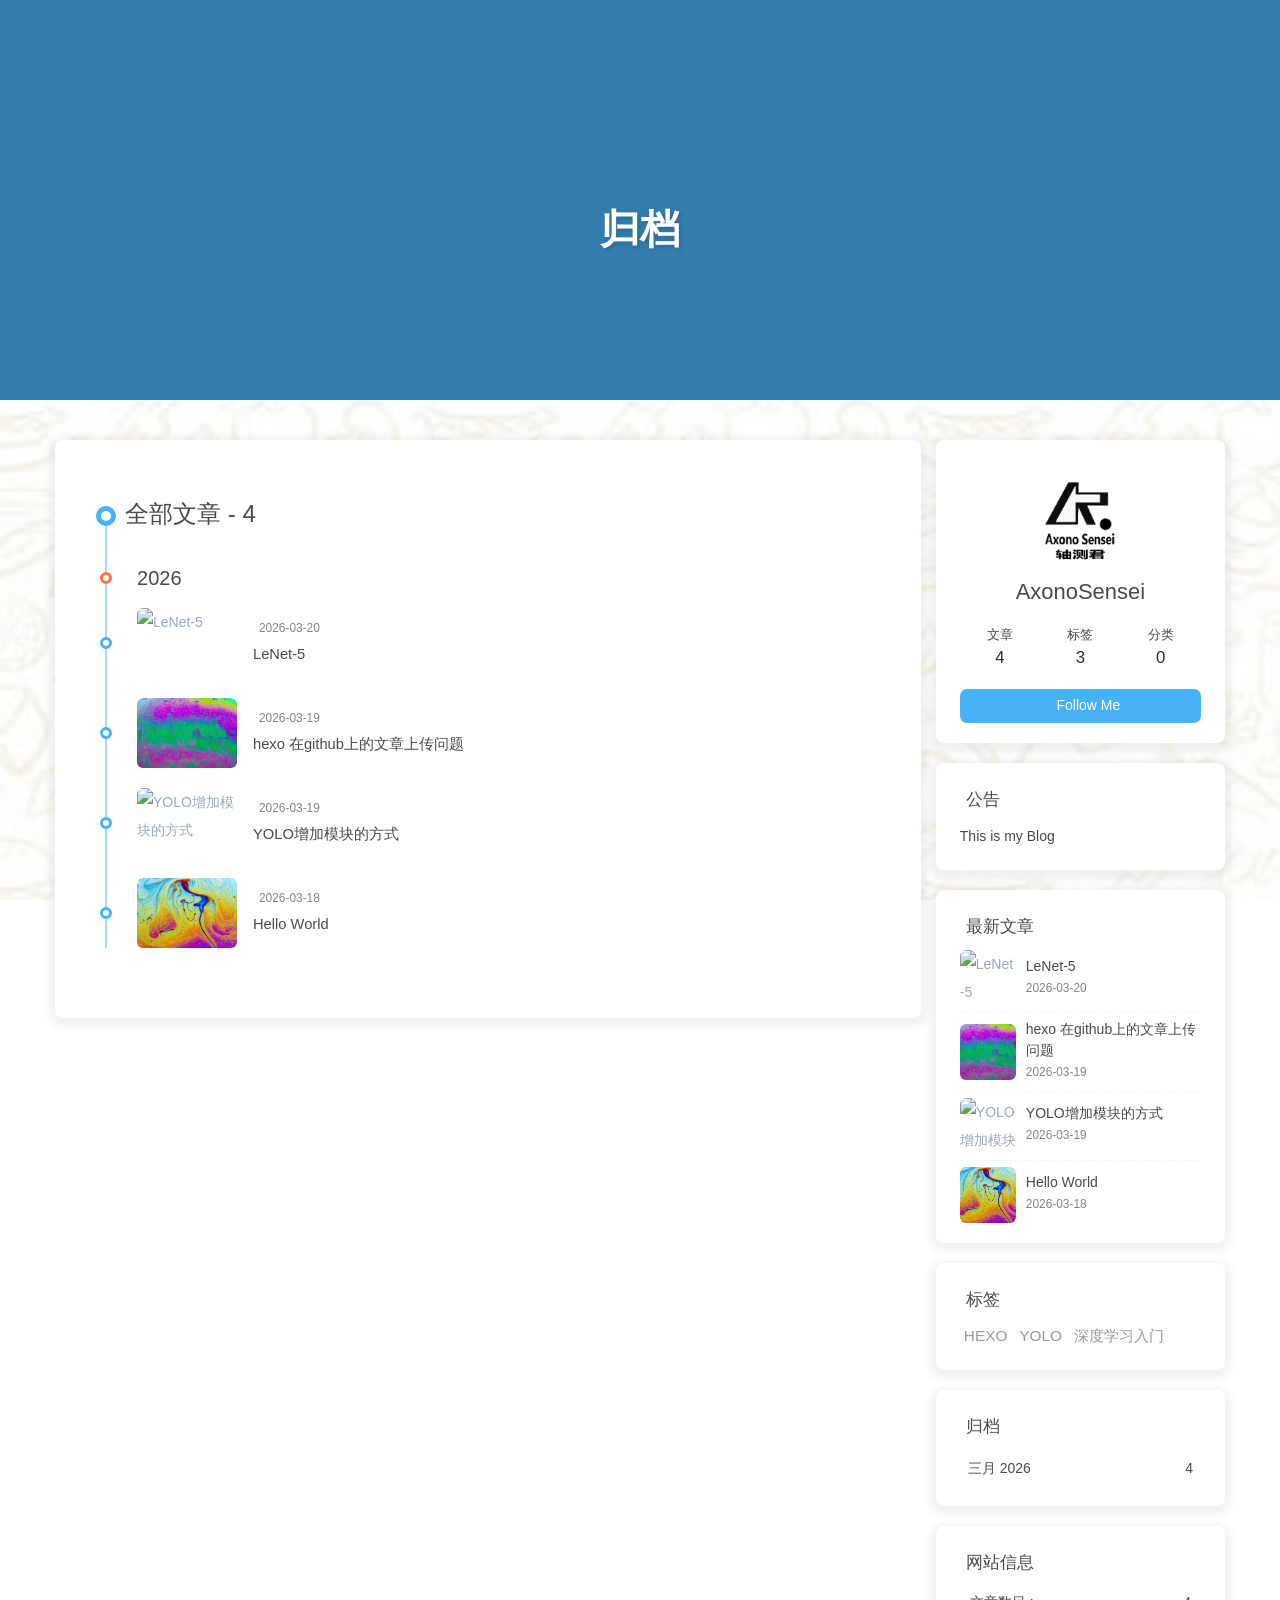
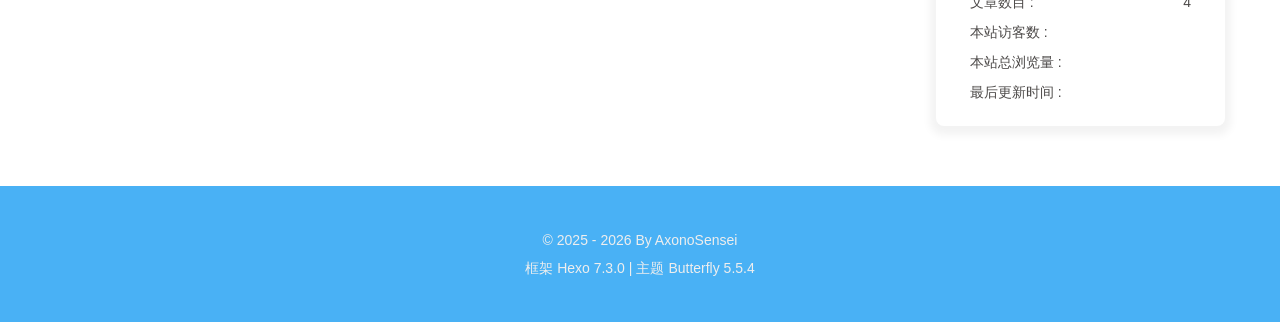
==== archives/index.html @ 8e29afe8 "Site updated: 2026-03-20 09:33:53" ====
<!DOCTYPE html><html lang="zh-CN" data-theme="light"><head><meta charset="UTF-8"><meta http-equiv="X-UA-Compatible" content="IE=edge"><meta name="viewport" content="width=device-width, initial-scale=1.0,viewport-fit=cover"><title>归档 | 立于皓月之边，不弱星光之势</title><meta name="author" content="AxonoSensei"><meta name="copyright" content="AxonoSensei"><meta name="format-detection" content="telephone=no"><meta name="theme-color" content="#ffffff"><meta property="og:type" content="website">
<meta property="og:title" content="归档">
<meta property="og:url" content="http://example.com/archives/index.html">
<meta property="og:site_name" content="立于皓月之边，不弱星光之势">
<meta property="og:locale" content="zh_CN">
<meta property="og:image" content="http://example.com/img/avatar.jpg">
<meta property="article:author" content="AxonoSensei">
<meta name="twitter:card" content="summary">
<meta name="twitter:image" content="http://example.com/img/avatar.jpg"><script type="application/ld+json"></script><link rel="shortcut icon" href="/img/favicon.png"><link rel="canonical" href="http://example.com/archives/index.html"><link rel="preconnect" href="//cdn.jsdelivr.net"/><link rel="preconnect" href="//busuanzi.ibruce.info"/><link rel="stylesheet" href="/css/index.css?v=5.5.4"><link rel="stylesheet" href="https://cdn.jsdelivr.net/npm/@fortawesome/fontawesome-free@7.1.0/css/all.min.css"><script>
    (() => {
      
    const saveToLocal = {
      set: (key, value, ttl) => {
        if (!ttl) return
        const expiry = Date.now() + ttl * 86400000
        localStorage.setItem(key, JSON.stringify({ value, expiry }))
      },
      get: key => {
        const itemStr = localStorage.getItem(key)
        if (!itemStr) return undefined
        const { value, expiry } = JSON.parse(itemStr)
        if (Date.now() > expiry) {
          localStorage.removeItem(key)
          return undefined
        }
        return value
      }
    }

    window.btf = {
      saveToLocal,
      getScript: (url, attr = {}) => new Promise((resolve, reject) => {
        const script = document.createElement('script')
        script.src = url
        script.async = true
        Object.entries(attr).forEach(([key, val]) => script.setAttribute(key, val))
        script.onload = script.onreadystatechange = () => {
          if (!script.readyState || /loaded|complete/.test(script.readyState)) resolve()
        }
        script.onerror = reject
        document.head.appendChild(script)
      }),
      getCSS: (url, id) => new Promise((resolve, reject) => {
        const link = document.createElement('link')
        link.rel = 'stylesheet'
        link.href = url
        if (id) link.id = id
        link.onload = link.onreadystatechange = () => {
          if (!link.readyState || /loaded|complete/.test(link.readyState)) resolve()
        }
        link.onerror = reject
        document.head.appendChild(link)
      }),
      addGlobalFn: (key, fn, name = false, parent = window) => {
        if (!false && key.startsWith('pjax')) return
        const globalFn = parent.globalFn || {}
        globalFn[key] = globalFn[key] || {}
        globalFn[key][name || Object.keys(globalFn[key]).length] = fn
        parent.globalFn = globalFn
      }
    }
  
      
      const activateDarkMode = () => {
        document.documentElement.setAttribute('data-theme', 'dark')
        if (document.querySelector('meta[name="theme-color"]') !== null) {
          document.querySelector('meta[name="theme-color"]').setAttribute('content', '#0d0d0d')
        }
      }
      const activateLightMode = () => {
        document.documentElement.setAttribute('data-theme', 'light')
        if (document.querySelector('meta[name="theme-color"]') !== null) {
          document.querySelector('meta[name="theme-color"]').setAttribute('content', '#ffffff')
        }
      }

      btf.activateDarkMode = activateDarkMode
      btf.activateLightMode = activateLightMode

      const theme = saveToLocal.get('theme')
    
          theme === 'dark' ? activateDarkMode() : theme === 'light' ? activateLightMode() : null
        
      
      const asideStatus = saveToLocal.get('aside-status')
      if (asideStatus !== undefined) {
        document.documentElement.classList.toggle('hide-aside', asideStatus === 'hide')
      }
    
      
    const detectApple = () => {
      if (/iPad|iPhone|iPod|Macintosh/.test(navigator.userAgent)) {
        document.documentElement.classList.add('apple')
      }
    }
    detectApple()
  
    })()
  </script><script>const GLOBAL_CONFIG = {
  root: '/',
  algolia: undefined,
  localSearch: undefined,
  translate: undefined,
  highlight: {"plugin":"highlight.js","highlightCopy":true,"highlightLang":true,"highlightHeightLimit":false,"highlightFullpage":false,"highlightMacStyle":false},
  copy: {
    success: '复制成功',
    error: '复制失败',
    noSupport: '浏览器不支持'
  },
  relativeDate: {
    homepage: false,
    post: false
  },
  runtime: '',
  dateSuffix: {
    just: '刚刚',
    min: '分钟前',
    hour: '小时前',
    day: '天前',
    month: '个月前'
  },
  copyright: undefined,
  lightbox: 'null',
  Snackbar: undefined,
  infinitegrid: {
    js: 'https://cdn.jsdelivr.net/npm/@egjs/infinitegrid@4.13.0/dist/infinitegrid.min.js',
    buttonText: '加载更多'
  },
  isPhotoFigcaption: false,
  islazyloadPlugin: false,
  isAnchor: false,
  percent: {
    toc: true,
    rightside: false,
  },
  autoDarkmode: false
}</script><script id="config-diff">var GLOBAL_CONFIG_SITE = {
  title: '归档',
  isHighlightShrink: false,
  isToc: false,
  pageType: 'archive'
}</script><link rel="stylesheet" href="/css/apple-style.css"><meta name="generator" content="Hexo 7.3.0"></head><body><div class="bg-animation" id="web_bg" style="background-image: url(/img/img4.jpg);"></div><div class="page" id="body-wrap"><header class="not-home-page" id="page-header"><nav id="nav"><span id="blog-info"><a class="nav-site-title" href="/"><span class="site-name">立于皓月之边，不弱星光之势</span></a></span><div id="menus"></div></nav><div id="page-site-info"><h1 id="site-title">归档</h1></div></header><main class="layout" id="content-inner"><div id="archive"><div class="article-sort-title">全部文章 - 4</div><div class="article-sort"><div class="article-sort-item year">2026</div><div class="article-sort-item"><a class="article-sort-item-img" href="/2026/03/20/LeNet-5/" title="LeNet-5"><img src="/img/cover5.jpg" alt="LeNet-5" onerror="this.onerror=null;this.src='/img/404.jpg'"></a><div class="article-sort-item-info"><div class="article-sort-item-time"><i class="far fa-calendar-alt"></i><time class="post-meta-date-created" datetime="2026-03-20T01:27:38.000Z" title="发表于 2026-03-20 09:27:38">2026-03-20</time></div><a class="article-sort-item-title" href="/2026/03/20/LeNet-5/" title="LeNet-5">LeNet-5</a></div></div><div class="article-sort-item"><a class="article-sort-item-img" href="/2026/03/19/hexo-%E5%9C%A8github%E4%B8%8A%E7%9A%84%E6%96%87%E7%AB%A0%E4%B8%8A%E4%BC%A0%E9%97%AE%E9%A2%98/" title="hexo 在github上的文章上传问题"><img src="/img/cover1.jpg" alt="hexo 在github上的文章上传问题" onerror="this.onerror=null;this.src='/img/404.jpg'"></a><div class="article-sort-item-info"><div class="article-sort-item-time"><i class="far fa-calendar-alt"></i><time class="post-meta-date-created" datetime="2026-03-19T12:53:28.000Z" title="发表于 2026-03-19 20:53:28">2026-03-19</time></div><a class="article-sort-item-title" href="/2026/03/19/hexo-%E5%9C%A8github%E4%B8%8A%E7%9A%84%E6%96%87%E7%AB%A0%E4%B8%8A%E4%BC%A0%E9%97%AE%E9%A2%98/" title="hexo 在github上的文章上传问题">hexo 在github上的文章上传问题</a></div></div><div class="article-sort-item"><a class="article-sort-item-img" href="/2026/03/19/YOLO%E5%A2%9E%E5%8A%A0%E6%A8%A1%E5%9D%97%E7%9A%84%E6%96%B9%E5%BC%8F/" title="YOLO增加模块的方式"><img src="/img/cover4.jpg" alt="YOLO增加模块的方式" onerror="this.onerror=null;this.src='/img/404.jpg'"></a><div class="article-sort-item-info"><div class="article-sort-item-time"><i class="far fa-calendar-alt"></i><time class="post-meta-date-created" datetime="2026-03-19T12:24:59.000Z" title="发表于 2026-03-19 20:24:59">2026-03-19</time></div><a class="article-sort-item-title" href="/2026/03/19/YOLO%E5%A2%9E%E5%8A%A0%E6%A8%A1%E5%9D%97%E7%9A%84%E6%96%B9%E5%BC%8F/" title="YOLO增加模块的方式">YOLO增加模块的方式</a></div></div><div class="article-sort-item"><a class="article-sort-item-img" href="/2026/03/18/hello-world/" title="Hello World"><img src="/img/cover3.jpg" alt="Hello World" onerror="this.onerror=null;this.src='/img/404.jpg'"></a><div class="article-sort-item-info"><div class="article-sort-item-time"><i class="far fa-calendar-alt"></i><time class="post-meta-date-created" datetime="2026-03-17T16:00:00.000Z" title="发表于 2026-03-18 00:00:00">2026-03-18</time></div><a class="article-sort-item-title" href="/2026/03/18/hello-world/" title="Hello World">Hello World</a></div></div></div></div><div class="aside-content" id="aside-content"><div class="card-widget card-info text-center"><div class="avatar-img"><img src="/img/avatar.jpg" onerror="this.onerror=null;this.src='/img/friend_404.gif'" alt="avatar"/></div><div class="author-info-name">AxonoSensei</div><div class="author-info-description"></div><div class="site-data"><a href="/archives/"><div class="headline">文章</div><div class="length-num">4</div></a><a href="/tags/"><div class="headline">标签</div><div class="length-num">3</div></a><a href="/categories/"><div class="headline">分类</div><div class="length-num">0</div></a></div><a id="card-info-btn" target="_blank" rel="noopener" href="https://github.com/xxxxxx"><i class="fab fa-github"></i><span>Follow Me</span></a></div><div class="card-widget card-announcement"><div class="item-headline"><i class="fas fa-bullhorn fa-shake"></i><span>公告</span></div><div class="announcement_content">This is my Blog</div></div><div class="sticky_layout"><div class="card-widget card-recent-post"><div class="item-headline"><i class="fas fa-history"></i><span>最新文章</span></div><div class="aside-list"><div class="aside-list-item"><a class="thumbnail" href="/2026/03/20/LeNet-5/" title="LeNet-5"><img src="/img/cover5.jpg" onerror="this.onerror=null;this.src='/img/404.jpg'" alt="LeNet-5"/></a><div class="content"><a class="title" href="/2026/03/20/LeNet-5/" title="LeNet-5">LeNet-5</a><time datetime="2026-03-20T01:27:38.000Z" title="发表于 2026-03-20 09:27:38">2026-03-20</time></div></div><div class="aside-list-item"><a class="thumbnail" href="/2026/03/19/hexo-%E5%9C%A8github%E4%B8%8A%E7%9A%84%E6%96%87%E7%AB%A0%E4%B8%8A%E4%BC%A0%E9%97%AE%E9%A2%98/" title="hexo 在github上的文章上传问题"><img src="/img/cover1.jpg" onerror="this.onerror=null;this.src='/img/404.jpg'" alt="hexo 在github上的文章上传问题"/></a><div class="content"><a class="title" href="/2026/03/19/hexo-%E5%9C%A8github%E4%B8%8A%E7%9A%84%E6%96%87%E7%AB%A0%E4%B8%8A%E4%BC%A0%E9%97%AE%E9%A2%98/" title="hexo 在github上的文章上传问题">hexo 在github上的文章上传问题</a><time datetime="2026-03-19T12:53:28.000Z" title="发表于 2026-03-19 20:53:28">2026-03-19</time></div></div><div class="aside-list-item"><a class="thumbnail" href="/2026/03/19/YOLO%E5%A2%9E%E5%8A%A0%E6%A8%A1%E5%9D%97%E7%9A%84%E6%96%B9%E5%BC%8F/" title="YOLO增加模块的方式"><img src="/img/cover4.jpg" onerror="this.onerror=null;this.src='/img/404.jpg'" alt="YOLO增加模块的方式"/></a><div class="content"><a class="title" href="/2026/03/19/YOLO%E5%A2%9E%E5%8A%A0%E6%A8%A1%E5%9D%97%E7%9A%84%E6%96%B9%E5%BC%8F/" title="YOLO增加模块的方式">YOLO增加模块的方式</a><time datetime="2026-03-19T12:24:59.000Z" title="发表于 2026-03-19 20:24:59">2026-03-19</time></div></div><div class="aside-list-item"><a class="thumbnail" href="/2026/03/18/hello-world/" title="Hello World"><img src="/img/cover3.jpg" onerror="this.onerror=null;this.src='/img/404.jpg'" alt="Hello World"/></a><div class="content"><a class="title" href="/2026/03/18/hello-world/" title="Hello World">Hello World</a><time datetime="2026-03-17T16:00:00.000Z" title="发表于 2026-03-18 00:00:00">2026-03-18</time></div></div></div></div><div class="card-widget card-tags"><div class="item-headline"><i class="fas fa-tags"></i><span>标签</span></div><div class="card-tag-cloud"><a href="/tags/HEXO/" style="font-size: 1.1em; color: #999">HEXO</a> <a href="/tags/YOLO/" style="font-size: 1.1em; color: #999">YOLO</a> <a href="/tags/%E6%B7%B1%E5%BA%A6%E5%AD%A6%E4%B9%A0%E5%85%A5%E9%97%A8/" style="font-size: 1.1em; color: #999">深度学习入门</a></div></div><div class="card-widget card-archives">
    <div class="item-headline">
      <i class="fas fa-archive"></i>
      <span>归档</span>
      
    </div>
  
    <ul class="card-archive-list">
      
        <li class="card-archive-list-item">
          <a class="card-archive-list-link" href="/archives/2026/03/">
            <span class="card-archive-list-date">
              三月 2026
            </span>
            <span class="card-archive-list-count">4</span>
          </a>
        </li>
      
    </ul>
  </div><div class="card-widget card-webinfo"><div class="item-headline"><i class="fas fa-chart-line"></i><span>网站信息</span></div><div class="webinfo"><div class="webinfo-item"><div class="item-name">文章数目 :</div><div class="item-count">4</div></div><div class="webinfo-item"><div class="item-name">本站访客数 :</div><div class="item-count" id="busuanzi_value_site_uv"><i class="fa-solid fa-spinner fa-spin"></i></div></div><div class="webinfo-item"><div class="item-name">本站总浏览量 :</div><div class="item-count" id="busuanzi_value_site_pv"><i class="fa-solid fa-spinner fa-spin"></i></div></div><div class="webinfo-item"><div class="item-name">最后更新时间 :</div><div class="item-count" id="last-push-date" data-lastPushDate="2026-03-20T01:33:50.988Z"><i class="fa-solid fa-spinner fa-spin"></i></div></div></div></div></div></div></main><footer id="footer"><div class="footer-other"><div class="footer-copyright"><span class="copyright">&copy;&nbsp;2025 - 2026 By AxonoSensei</span><span class="framework-info"><span>框架 </span><a target="_blank" rel="noopener" href="https://hexo.io">Hexo 7.3.0</a><span class="footer-separator">|</span><span>主题 </span><a target="_blank" rel="noopener" href="https://github.com/jerryc127/hexo-theme-butterfly">Butterfly 5.5.4</a></span></div></div></footer></div><div id="rightside"><div id="rightside-config-hide"><button id="darkmode" type="button" title="日间和夜间模式切换"><i class="fas fa-adjust"></i></button><button id="hide-aside-btn" type="button" title="单栏和双栏切换"><i class="fas fa-arrows-alt-h"></i></button></div><div id="rightside-config-show"><button id="rightside-config" type="button" title="设置"><i class="fas fa-cog fa-spin"></i></button><button id="go-up" type="button" title="回到顶部"><span class="scroll-percent"></span><i class="fas fa-arrow-up"></i></button></div></div><div><script src="/js/utils.js?v=5.5.4"></script><script src="/js/main.js?v=5.5.4"></script><div class="js-pjax"></div><script async data-pjax src="//busuanzi.ibruce.info/busuanzi/2.3/busuanzi.pure.mini.js"></script></div></body></html>
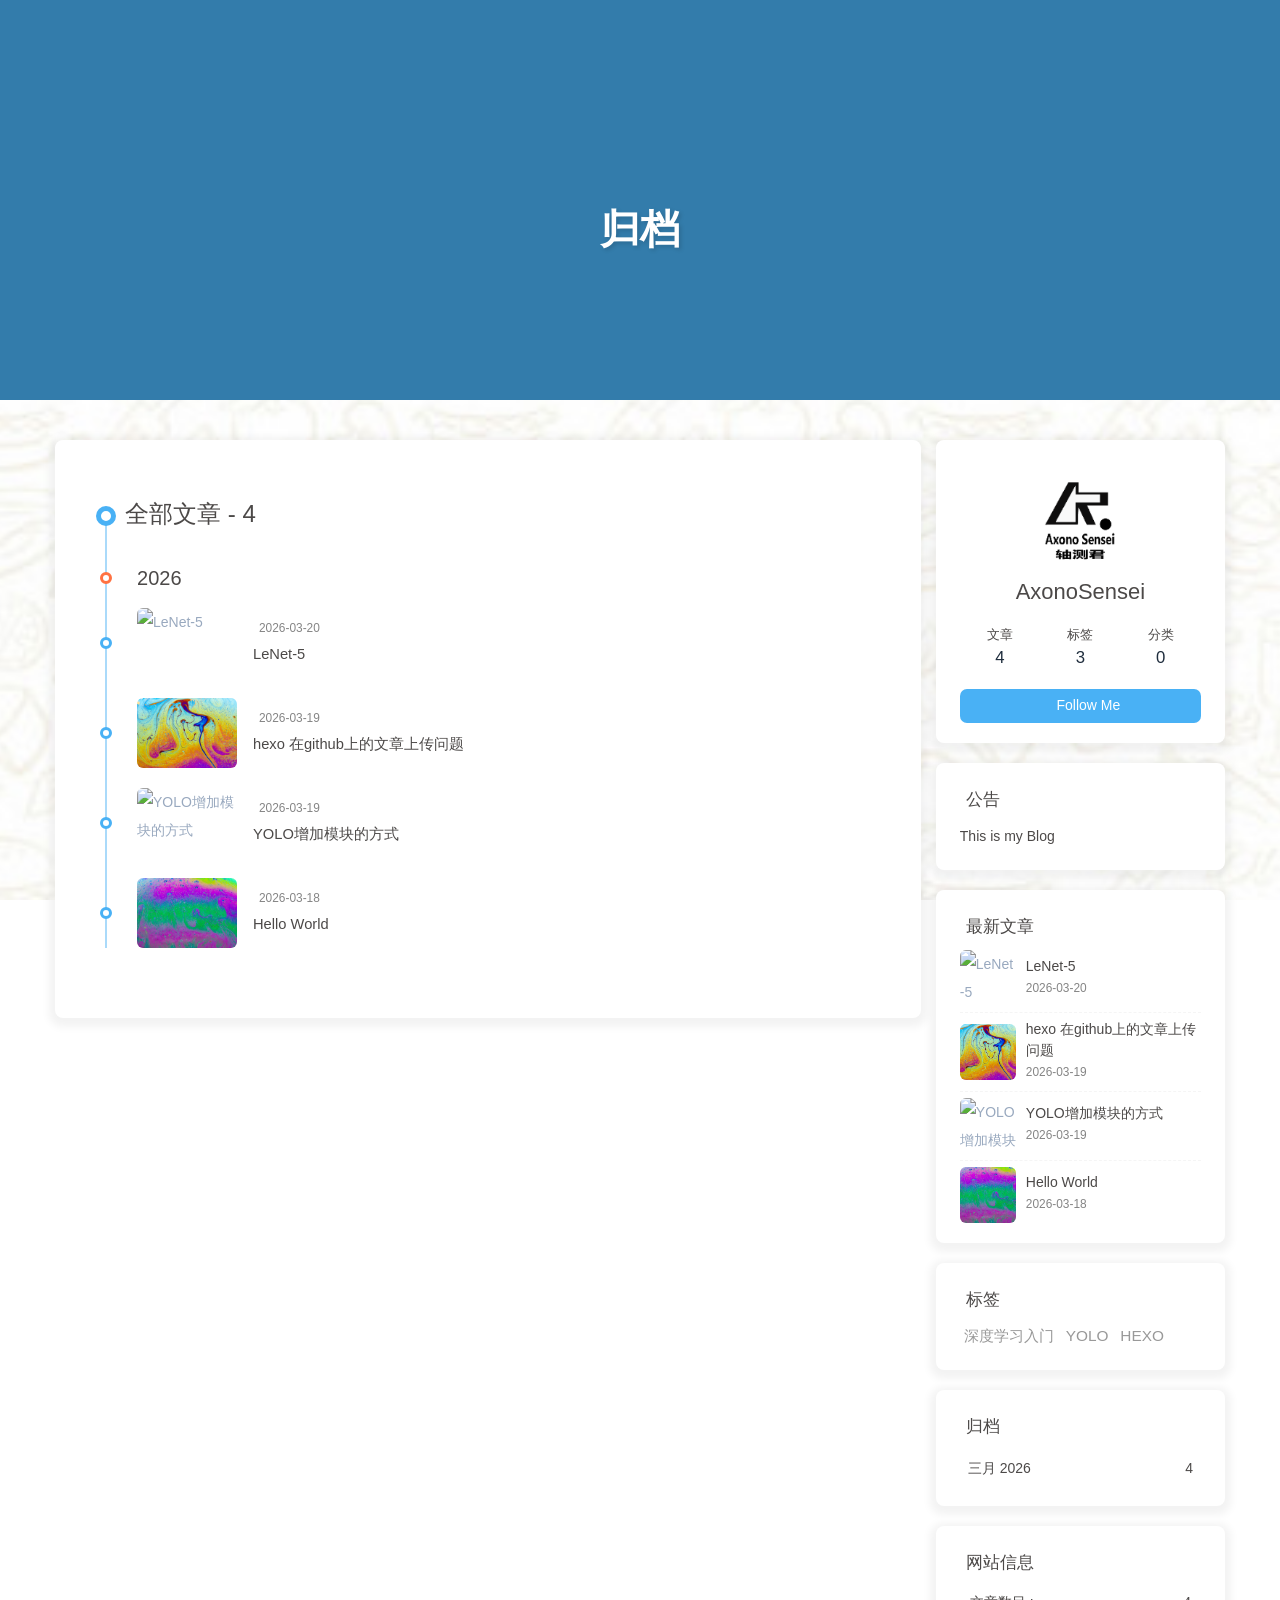
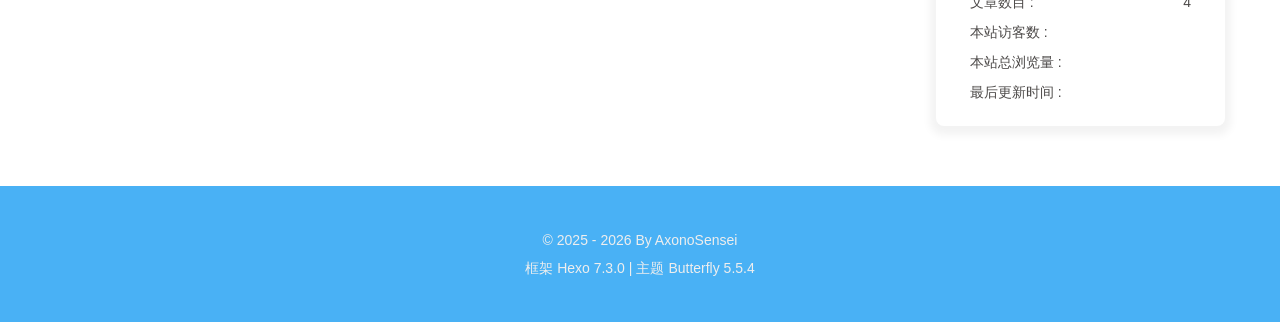
==== commit dd08e7b2: "Site updated: 2026-03-20 09:50:10" ====
--- a/archives/index.html
+++ b/archives/index.html
@@ -139,7 +139,7 @@
   isHighlightShrink: false,
   isToc: false,
   pageType: 'archive'
-}</script><link rel="stylesheet" href="/css/apple-style.css"><meta name="generator" content="Hexo 7.3.0"></head><body><div class="bg-animation" id="web_bg" style="background-image: url(/img/img4.jpg);"></div><div class="page" id="body-wrap"><header class="not-home-page" id="page-header"><nav id="nav"><span id="blog-info"><a class="nav-site-title" href="/"><span class="site-name">立于皓月之边，不弱星光之势</span></a></span><div id="menus"></div></nav><div id="page-site-info"><h1 id="site-title">归档</h1></div></header><main class="layout" id="content-inner"><div id="archive"><div class="article-sort-title">全部文章 - 4</div><div class="article-sort"><div class="article-sort-item year">2026</div><div class="article-sort-item"><a class="article-sort-item-img" href="/2026/03/20/LeNet-5/" title="LeNet-5"><img src="/img/cover5.jpg" alt="LeNet-5" onerror="this.onerror=null;this.src='/img/404.jpg'"></a><div class="article-sort-item-info"><div class="article-sort-item-time"><i class="far fa-calendar-alt"></i><time class="post-meta-date-created" datetime="2026-03-20T01:27:38.000Z" title="发表于 2026-03-20 09:27:38">2026-03-20</time></div><a class="article-sort-item-title" href="/2026/03/20/LeNet-5/" title="LeNet-5">LeNet-5</a></div></div><div class="article-sort-item"><a class="article-sort-item-img" href="/2026/03/19/hexo-%E5%9C%A8github%E4%B8%8A%E7%9A%84%E6%96%87%E7%AB%A0%E4%B8%8A%E4%BC%A0%E9%97%AE%E9%A2%98/" title="hexo 在github上的文章上传问题"><img src="/img/cover1.jpg" alt="hexo 在github上的文章上传问题" onerror="this.onerror=null;this.src='/img/404.jpg'"></a><div class="article-sort-item-info"><div class="article-sort-item-time"><i class="far fa-calendar-alt"></i><time class="post-meta-date-created" datetime="2026-03-19T12:53:28.000Z" title="发表于 2026-03-19 20:53:28">2026-03-19</time></div><a class="article-sort-item-title" href="/2026/03/19/hexo-%E5%9C%A8github%E4%B8%8A%E7%9A%84%E6%96%87%E7%AB%A0%E4%B8%8A%E4%BC%A0%E9%97%AE%E9%A2%98/" title="hexo 在github上的文章上传问题">hexo 在github上的文章上传问题</a></div></div><div class="article-sort-item"><a class="article-sort-item-img" href="/2026/03/19/YOLO%E5%A2%9E%E5%8A%A0%E6%A8%A1%E5%9D%97%E7%9A%84%E6%96%B9%E5%BC%8F/" title="YOLO增加模块的方式"><img src="/img/cover4.jpg" alt="YOLO增加模块的方式" onerror="this.onerror=null;this.src='/img/404.jpg'"></a><div class="article-sort-item-info"><div class="article-sort-item-time"><i class="far fa-calendar-alt"></i><time class="post-meta-date-created" datetime="2026-03-19T12:24:59.000Z" title="发表于 2026-03-19 20:24:59">2026-03-19</time></div><a class="article-sort-item-title" href="/2026/03/19/YOLO%E5%A2%9E%E5%8A%A0%E6%A8%A1%E5%9D%97%E7%9A%84%E6%96%B9%E5%BC%8F/" title="YOLO增加模块的方式">YOLO增加模块的方式</a></div></div><div class="article-sort-item"><a class="article-sort-item-img" href="/2026/03/18/hello-world/" title="Hello World"><img src="/img/cover3.jpg" alt="Hello World" onerror="this.onerror=null;this.src='/img/404.jpg'"></a><div class="article-sort-item-info"><div class="article-sort-item-time"><i class="far fa-calendar-alt"></i><time class="post-meta-date-created" datetime="2026-03-17T16:00:00.000Z" title="发表于 2026-03-18 00:00:00">2026-03-18</time></div><a class="article-sort-item-title" href="/2026/03/18/hello-world/" title="Hello World">Hello World</a></div></div></div></div><div class="aside-content" id="aside-content"><div class="card-widget card-info text-center"><div class="avatar-img"><img src="/img/avatar.jpg" onerror="this.onerror=null;this.src='/img/friend_404.gif'" alt="avatar"/></div><div class="author-info-name">AxonoSensei</div><div class="author-info-description"></div><div class="site-data"><a href="/archives/"><div class="headline">文章</div><div class="length-num">4</div></a><a href="/tags/"><div class="headline">标签</div><div class="length-num">3</div></a><a href="/categories/"><div class="headline">分类</div><div class="length-num">0</div></a></div><a id="card-info-btn" target="_blank" rel="noopener" href="https://github.com/xxxxxx"><i class="fab fa-github"></i><span>Follow Me</span></a></div><div class="card-widget card-announcement"><div class="item-headline"><i class="fas fa-bullhorn fa-shake"></i><span>公告</span></div><div class="announcement_content">This is my Blog</div></div><div class="sticky_layout"><div class="card-widget card-recent-post"><div class="item-headline"><i class="fas fa-history"></i><span>最新文章</span></div><div class="aside-list"><div class="aside-list-item"><a class="thumbnail" href="/2026/03/20/LeNet-5/" title="LeNet-5"><img src="/img/cover5.jpg" onerror="this.onerror=null;this.src='/img/404.jpg'" alt="LeNet-5"/></a><div class="content"><a class="title" href="/2026/03/20/LeNet-5/" title="LeNet-5">LeNet-5</a><time datetime="2026-03-20T01:27:38.000Z" title="发表于 2026-03-20 09:27:38">2026-03-20</time></div></div><div class="aside-list-item"><a class="thumbnail" href="/2026/03/19/hexo-%E5%9C%A8github%E4%B8%8A%E7%9A%84%E6%96%87%E7%AB%A0%E4%B8%8A%E4%BC%A0%E9%97%AE%E9%A2%98/" title="hexo 在github上的文章上传问题"><img src="/img/cover1.jpg" onerror="this.onerror=null;this.src='/img/404.jpg'" alt="hexo 在github上的文章上传问题"/></a><div class="content"><a class="title" href="/2026/03/19/hexo-%E5%9C%A8github%E4%B8%8A%E7%9A%84%E6%96%87%E7%AB%A0%E4%B8%8A%E4%BC%A0%E9%97%AE%E9%A2%98/" title="hexo 在github上的文章上传问题">hexo 在github上的文章上传问题</a><time datetime="2026-03-19T12:53:28.000Z" title="发表于 2026-03-19 20:53:28">2026-03-19</time></div></div><div class="aside-list-item"><a class="thumbnail" href="/2026/03/19/YOLO%E5%A2%9E%E5%8A%A0%E6%A8%A1%E5%9D%97%E7%9A%84%E6%96%B9%E5%BC%8F/" title="YOLO增加模块的方式"><img src="/img/cover4.jpg" onerror="this.onerror=null;this.src='/img/404.jpg'" alt="YOLO增加模块的方式"/></a><div class="content"><a class="title" href="/2026/03/19/YOLO%E5%A2%9E%E5%8A%A0%E6%A8%A1%E5%9D%97%E7%9A%84%E6%96%B9%E5%BC%8F/" title="YOLO增加模块的方式">YOLO增加模块的方式</a><time datetime="2026-03-19T12:24:59.000Z" title="发表于 2026-03-19 20:24:59">2026-03-19</time></div></div><div class="aside-list-item"><a class="thumbnail" href="/2026/03/18/hello-world/" title="Hello World"><img src="/img/cover3.jpg" onerror="this.onerror=null;this.src='/img/404.jpg'" alt="Hello World"/></a><div class="content"><a class="title" href="/2026/03/18/hello-world/" title="Hello World">Hello World</a><time datetime="2026-03-17T16:00:00.000Z" title="发表于 2026-03-18 00:00:00">2026-03-18</time></div></div></div></div><div class="card-widget card-tags"><div class="item-headline"><i class="fas fa-tags"></i><span>标签</span></div><div class="card-tag-cloud"><a href="/tags/HEXO/" style="font-size: 1.1em; color: #999">HEXO</a> <a href="/tags/YOLO/" style="font-size: 1.1em; color: #999">YOLO</a> <a href="/tags/%E6%B7%B1%E5%BA%A6%E5%AD%A6%E4%B9%A0%E5%85%A5%E9%97%A8/" style="font-size: 1.1em; color: #999">深度学习入门</a></div></div><div class="card-widget card-archives">
+}</script><link rel="stylesheet" href="/css/apple-style.css"><meta name="generator" content="Hexo 7.3.0"></head><body><div class="bg-animation" id="web_bg" style="background-image: url(/img/img4.jpg);"></div><div class="page" id="body-wrap"><header class="not-home-page" id="page-header"><nav id="nav"><span id="blog-info"><a class="nav-site-title" href="/"><span class="site-name">立于皓月之边，不弱星光之势</span></a></span><div id="menus"></div></nav><div id="page-site-info"><h1 id="site-title">归档</h1></div></header><main class="layout" id="content-inner"><div id="archive"><div class="article-sort-title">全部文章 - 4</div><div class="article-sort"><div class="article-sort-item year">2026</div><div class="article-sort-item"><a class="article-sort-item-img" href="/2026/03/20/LeNet-5/" title="LeNet-5"><img src="/img/cover2.jpg" alt="LeNet-5" onerror="this.onerror=null;this.src='/img/404.jpg'"></a><div class="article-sort-item-info"><div class="article-sort-item-time"><i class="far fa-calendar-alt"></i><time class="post-meta-date-created" datetime="2026-03-20T01:27:38.000Z" title="发表于 2026-03-20 09:27:38">2026-03-20</time></div><a class="article-sort-item-title" href="/2026/03/20/LeNet-5/" title="LeNet-5">LeNet-5</a></div></div><div class="article-sort-item"><a class="article-sort-item-img" href="/2026/03/19/hexo-%E5%9C%A8github%E4%B8%8A%E7%9A%84%E6%96%87%E7%AB%A0%E4%B8%8A%E4%BC%A0%E9%97%AE%E9%A2%98/" title="hexo 在github上的文章上传问题"><img src="/img/cover3.jpg" alt="hexo 在github上的文章上传问题" onerror="this.onerror=null;this.src='/img/404.jpg'"></a><div class="article-sort-item-info"><div class="article-sort-item-time"><i class="far fa-calendar-alt"></i><time class="post-meta-date-created" datetime="2026-03-19T12:53:28.000Z" title="发表于 2026-03-19 20:53:28">2026-03-19</time></div><a class="article-sort-item-title" href="/2026/03/19/hexo-%E5%9C%A8github%E4%B8%8A%E7%9A%84%E6%96%87%E7%AB%A0%E4%B8%8A%E4%BC%A0%E9%97%AE%E9%A2%98/" title="hexo 在github上的文章上传问题">hexo 在github上的文章上传问题</a></div></div><div class="article-sort-item"><a class="article-sort-item-img" href="/2026/03/19/YOLO%E5%A2%9E%E5%8A%A0%E6%A8%A1%E5%9D%97%E7%9A%84%E6%96%B9%E5%BC%8F/" title="YOLO增加模块的方式"><img src="/img/cover5.jpg" alt="YOLO增加模块的方式" onerror="this.onerror=null;this.src='/img/404.jpg'"></a><div class="article-sort-item-info"><div class="article-sort-item-time"><i class="far fa-calendar-alt"></i><time class="post-meta-date-created" datetime="2026-03-19T12:24:59.000Z" title="发表于 2026-03-19 20:24:59">2026-03-19</time></div><a class="article-sort-item-title" href="/2026/03/19/YOLO%E5%A2%9E%E5%8A%A0%E6%A8%A1%E5%9D%97%E7%9A%84%E6%96%B9%E5%BC%8F/" title="YOLO增加模块的方式">YOLO增加模块的方式</a></div></div><div class="article-sort-item"><a class="article-sort-item-img" href="/2026/03/18/hello-world/" title="Hello World"><img src="/img/cover1.jpg" alt="Hello World" onerror="this.onerror=null;this.src='/img/404.jpg'"></a><div class="article-sort-item-info"><div class="article-sort-item-time"><i class="far fa-calendar-alt"></i><time class="post-meta-date-created" datetime="2026-03-17T16:00:00.000Z" title="发表于 2026-03-18 00:00:00">2026-03-18</time></div><a class="article-sort-item-title" href="/2026/03/18/hello-world/" title="Hello World">Hello World</a></div></div></div></div><div class="aside-content" id="aside-content"><div class="card-widget card-info text-center"><div class="avatar-img"><img src="/img/avatar.jpg" onerror="this.onerror=null;this.src='/img/friend_404.gif'" alt="avatar"/></div><div class="author-info-name">AxonoSensei</div><div class="author-info-description"></div><div class="site-data"><a href="/archives/"><div class="headline">文章</div><div class="length-num">4</div></a><a href="/tags/"><div class="headline">标签</div><div class="length-num">3</div></a><a href="/categories/"><div class="headline">分类</div><div class="length-num">0</div></a></div><a id="card-info-btn" target="_blank" rel="noopener" href="https://github.com/xxxxxx"><i class="fab fa-github"></i><span>Follow Me</span></a></div><div class="card-widget card-announcement"><div class="item-headline"><i class="fas fa-bullhorn fa-shake"></i><span>公告</span></div><div class="announcement_content">This is my Blog</div></div><div class="sticky_layout"><div class="card-widget card-recent-post"><div class="item-headline"><i class="fas fa-history"></i><span>最新文章</span></div><div class="aside-list"><div class="aside-list-item"><a class="thumbnail" href="/2026/03/20/LeNet-5/" title="LeNet-5"><img src="/img/cover2.jpg" onerror="this.onerror=null;this.src='/img/404.jpg'" alt="LeNet-5"/></a><div class="content"><a class="title" href="/2026/03/20/LeNet-5/" title="LeNet-5">LeNet-5</a><time datetime="2026-03-20T01:27:38.000Z" title="发表于 2026-03-20 09:27:38">2026-03-20</time></div></div><div class="aside-list-item"><a class="thumbnail" href="/2026/03/19/hexo-%E5%9C%A8github%E4%B8%8A%E7%9A%84%E6%96%87%E7%AB%A0%E4%B8%8A%E4%BC%A0%E9%97%AE%E9%A2%98/" title="hexo 在github上的文章上传问题"><img src="/img/cover3.jpg" onerror="this.onerror=null;this.src='/img/404.jpg'" alt="hexo 在github上的文章上传问题"/></a><div class="content"><a class="title" href="/2026/03/19/hexo-%E5%9C%A8github%E4%B8%8A%E7%9A%84%E6%96%87%E7%AB%A0%E4%B8%8A%E4%BC%A0%E9%97%AE%E9%A2%98/" title="hexo 在github上的文章上传问题">hexo 在github上的文章上传问题</a><time datetime="2026-03-19T12:53:28.000Z" title="发表于 2026-03-19 20:53:28">2026-03-19</time></div></div><div class="aside-list-item"><a class="thumbnail" href="/2026/03/19/YOLO%E5%A2%9E%E5%8A%A0%E6%A8%A1%E5%9D%97%E7%9A%84%E6%96%B9%E5%BC%8F/" title="YOLO增加模块的方式"><img src="/img/cover5.jpg" onerror="this.onerror=null;this.src='/img/404.jpg'" alt="YOLO增加模块的方式"/></a><div class="content"><a class="title" href="/2026/03/19/YOLO%E5%A2%9E%E5%8A%A0%E6%A8%A1%E5%9D%97%E7%9A%84%E6%96%B9%E5%BC%8F/" title="YOLO增加模块的方式">YOLO增加模块的方式</a><time datetime="2026-03-19T12:24:59.000Z" title="发表于 2026-03-19 20:24:59">2026-03-19</time></div></div><div class="aside-list-item"><a class="thumbnail" href="/2026/03/18/hello-world/" title="Hello World"><img src="/img/cover1.jpg" onerror="this.onerror=null;this.src='/img/404.jpg'" alt="Hello World"/></a><div class="content"><a class="title" href="/2026/03/18/hello-world/" title="Hello World">Hello World</a><time datetime="2026-03-17T16:00:00.000Z" title="发表于 2026-03-18 00:00:00">2026-03-18</time></div></div></div></div><div class="card-widget card-tags"><div class="item-headline"><i class="fas fa-tags"></i><span>标签</span></div><div class="card-tag-cloud"><a href="/tags/%E6%B7%B1%E5%BA%A6%E5%AD%A6%E4%B9%A0%E5%85%A5%E9%97%A8/" style="font-size: 1.1em; color: #999">深度学习入门</a> <a href="/tags/YOLO/" style="font-size: 1.1em; color: #999">YOLO</a> <a href="/tags/HEXO/" style="font-size: 1.1em; color: #999">HEXO</a></div></div><div class="card-widget card-archives">
     <div class="item-headline">
       <i class="fas fa-archive"></i>
       <span>归档</span>
@@ -158,4 +158,4 @@
         </li>
       
     </ul>
-  </div><div class="card-widget card-webinfo"><div class="item-headline"><i class="fas fa-chart-line"></i><span>网站信息</span></div><div class="webinfo"><div class="webinfo-item"><div class="item-name">文章数目 :</div><div class="item-count">4</div></div><div class="webinfo-item"><div class="item-name">本站访客数 :</div><div class="item-count" id="busuanzi_value_site_uv"><i class="fa-solid fa-spinner fa-spin"></i></div></div><div class="webinfo-item"><div class="item-name">本站总浏览量 :</div><div class="item-count" id="busuanzi_value_site_pv"><i class="fa-solid fa-spinner fa-spin"></i></div></div><div class="webinfo-item"><div class="item-name">最后更新时间 :</div><div class="item-count" id="last-push-date" data-lastPushDate="2026-03-20T01:33:50.988Z"><i class="fa-solid fa-spinner fa-spin"></i></div></div></div></div></div></div></main><footer id="footer"><div class="footer-other"><div class="footer-copyright"><span class="copyright">&copy;&nbsp;2025 - 2026 By AxonoSensei</span><span class="framework-info"><span>框架 </span><a target="_blank" rel="noopener" href="https://hexo.io">Hexo 7.3.0</a><span class="footer-separator">|</span><span>主题 </span><a target="_blank" rel="noopener" href="https://github.com/jerryc127/hexo-theme-butterfly">Butterfly 5.5.4</a></span></div></div></footer></div><div id="rightside"><div id="rightside-config-hide"><button id="darkmode" type="button" title="日间和夜间模式切换"><i class="fas fa-adjust"></i></button><button id="hide-aside-btn" type="button" title="单栏和双栏切换"><i class="fas fa-arrows-alt-h"></i></button></div><div id="rightside-config-show"><button id="rightside-config" type="button" title="设置"><i class="fas fa-cog fa-spin"></i></button><button id="go-up" type="button" title="回到顶部"><span class="scroll-percent"></span><i class="fas fa-arrow-up"></i></button></div></div><div><script src="/js/utils.js?v=5.5.4"></script><script src="/js/main.js?v=5.5.4"></script><div class="js-pjax"></div><script async data-pjax src="//busuanzi.ibruce.info/busuanzi/2.3/busuanzi.pure.mini.js"></script></div></body></html>+  </div><div class="card-widget card-webinfo"><div class="item-headline"><i class="fas fa-chart-line"></i><span>网站信息</span></div><div class="webinfo"><div class="webinfo-item"><div class="item-name">文章数目 :</div><div class="item-count">4</div></div><div class="webinfo-item"><div class="item-name">本站访客数 :</div><div class="item-count" id="busuanzi_value_site_uv"><i class="fa-solid fa-spinner fa-spin"></i></div></div><div class="webinfo-item"><div class="item-name">本站总浏览量 :</div><div class="item-count" id="busuanzi_value_site_pv"><i class="fa-solid fa-spinner fa-spin"></i></div></div><div class="webinfo-item"><div class="item-name">最后更新时间 :</div><div class="item-count" id="last-push-date" data-lastPushDate="2026-03-20T01:50:07.363Z"><i class="fa-solid fa-spinner fa-spin"></i></div></div></div></div></div></div></main><footer id="footer"><div class="footer-other"><div class="footer-copyright"><span class="copyright">&copy;&nbsp;2025 - 2026 By AxonoSensei</span><span class="framework-info"><span>框架 </span><a target="_blank" rel="noopener" href="https://hexo.io">Hexo 7.3.0</a><span class="footer-separator">|</span><span>主题 </span><a target="_blank" rel="noopener" href="https://github.com/jerryc127/hexo-theme-butterfly">Butterfly 5.5.4</a></span></div></div></footer></div><div id="rightside"><div id="rightside-config-hide"><button id="darkmode" type="button" title="日间和夜间模式切换"><i class="fas fa-adjust"></i></button><button id="hide-aside-btn" type="button" title="单栏和双栏切换"><i class="fas fa-arrows-alt-h"></i></button></div><div id="rightside-config-show"><button id="rightside-config" type="button" title="设置"><i class="fas fa-cog fa-spin"></i></button><button id="go-up" type="button" title="回到顶部"><span class="scroll-percent"></span><i class="fas fa-arrow-up"></i></button></div></div><div><script src="/js/utils.js?v=5.5.4"></script><script src="/js/main.js?v=5.5.4"></script><div class="js-pjax"></div><script async data-pjax src="//busuanzi.ibruce.info/busuanzi/2.3/busuanzi.pure.mini.js"></script></div></body></html>
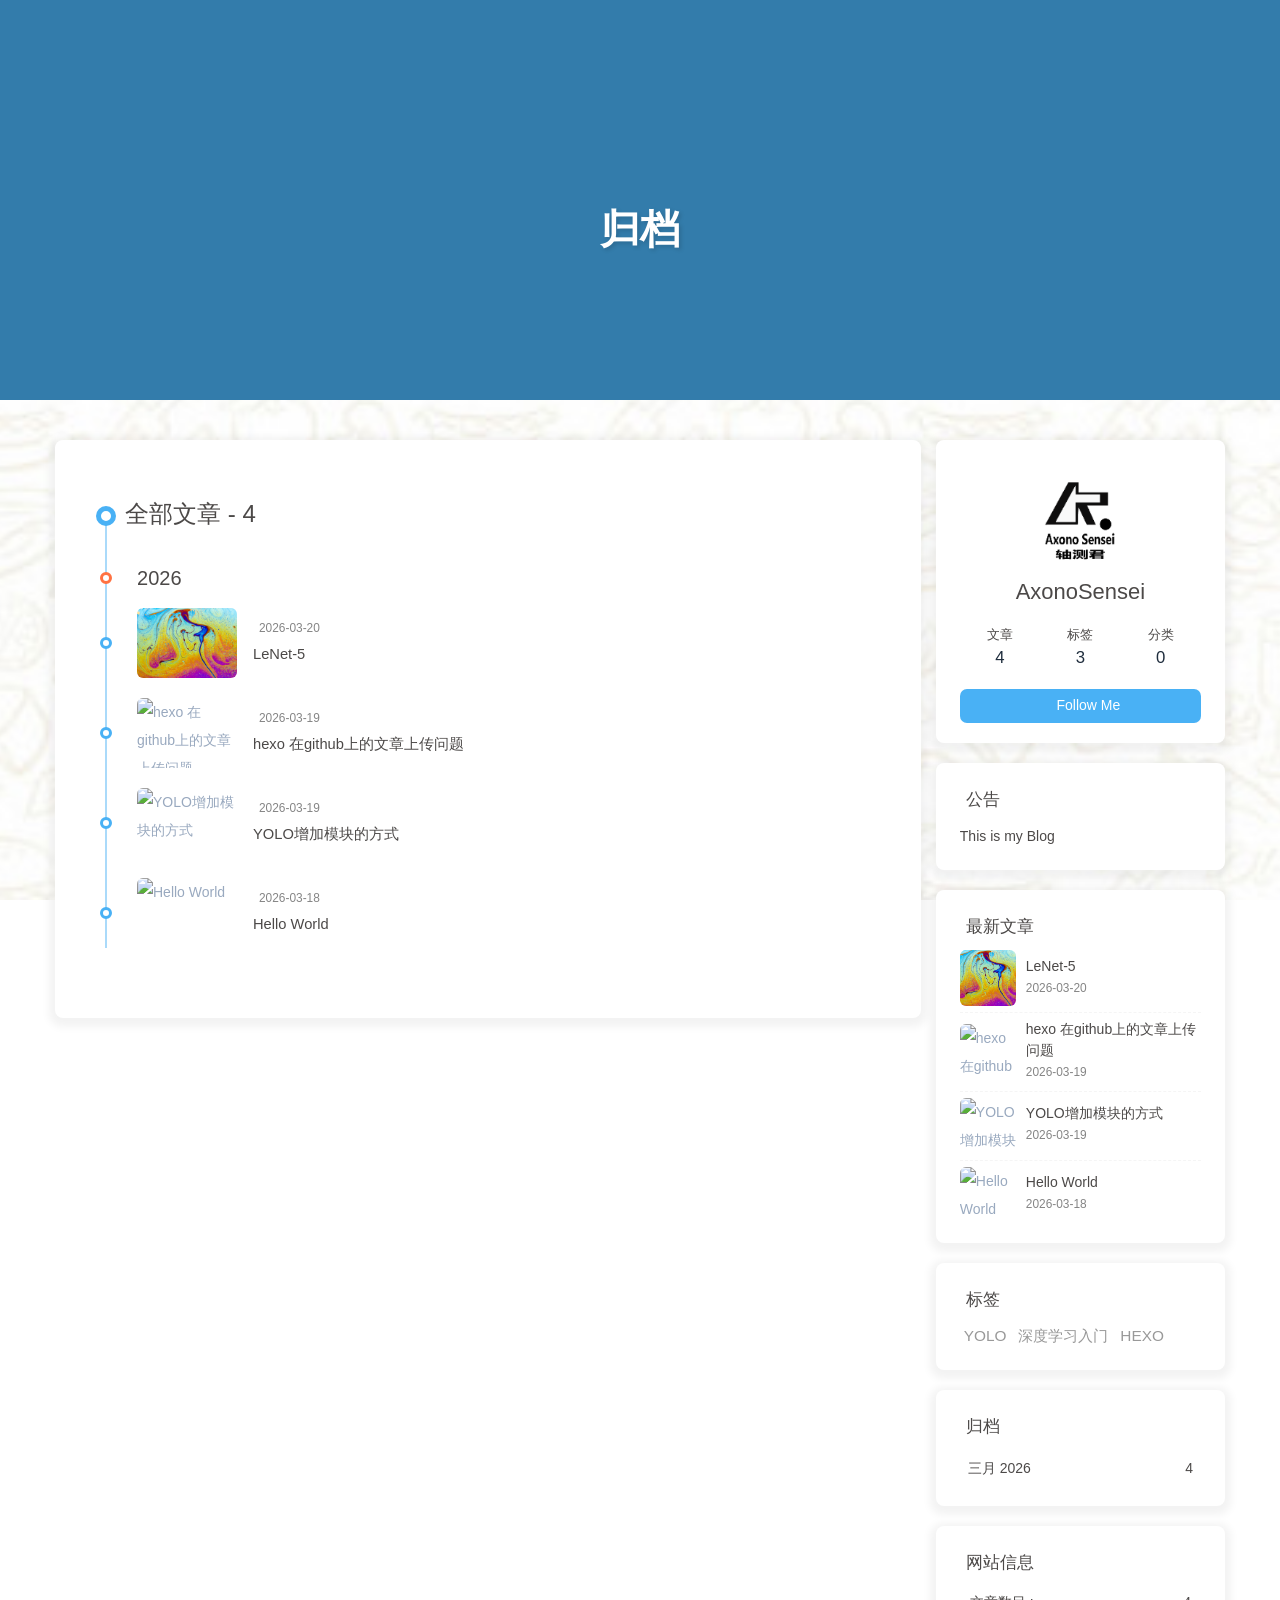
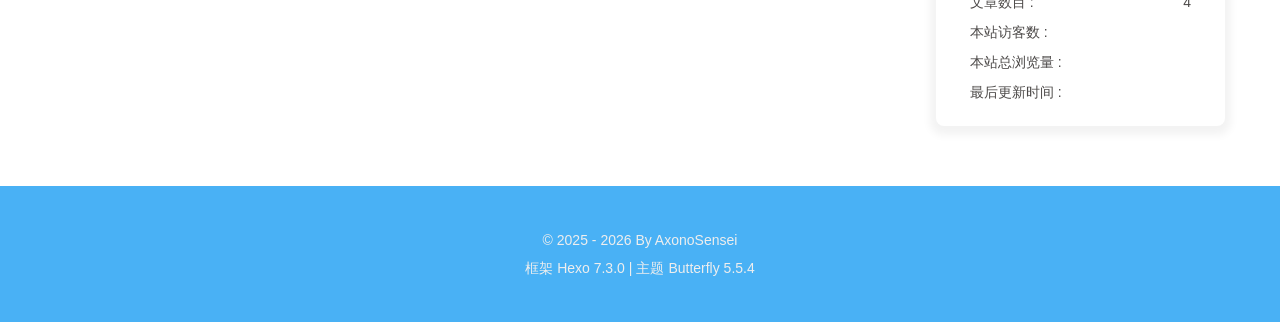
==== commit 0664bbcb: "Site updated: 2026-03-20 10:33:58" ====
--- a/archives/index.html
+++ b/archives/index.html
@@ -139,7 +139,7 @@
   isHighlightShrink: false,
   isToc: false,
   pageType: 'archive'
-}</script><link rel="stylesheet" href="/css/apple-style.css"><meta name="generator" content="Hexo 7.3.0"></head><body><div class="bg-animation" id="web_bg" style="background-image: url(/img/img4.jpg);"></div><div class="page" id="body-wrap"><header class="not-home-page" id="page-header"><nav id="nav"><span id="blog-info"><a class="nav-site-title" href="/"><span class="site-name">立于皓月之边，不弱星光之势</span></a></span><div id="menus"></div></nav><div id="page-site-info"><h1 id="site-title">归档</h1></div></header><main class="layout" id="content-inner"><div id="archive"><div class="article-sort-title">全部文章 - 4</div><div class="article-sort"><div class="article-sort-item year">2026</div><div class="article-sort-item"><a class="article-sort-item-img" href="/2026/03/20/LeNet-5/" title="LeNet-5"><img src="/img/cover2.jpg" alt="LeNet-5" onerror="this.onerror=null;this.src='/img/404.jpg'"></a><div class="article-sort-item-info"><div class="article-sort-item-time"><i class="far fa-calendar-alt"></i><time class="post-meta-date-created" datetime="2026-03-20T01:27:38.000Z" title="发表于 2026-03-20 09:27:38">2026-03-20</time></div><a class="article-sort-item-title" href="/2026/03/20/LeNet-5/" title="LeNet-5">LeNet-5</a></div></div><div class="article-sort-item"><a class="article-sort-item-img" href="/2026/03/19/hexo-%E5%9C%A8github%E4%B8%8A%E7%9A%84%E6%96%87%E7%AB%A0%E4%B8%8A%E4%BC%A0%E9%97%AE%E9%A2%98/" title="hexo 在github上的文章上传问题"><img src="/img/cover3.jpg" alt="hexo 在github上的文章上传问题" onerror="this.onerror=null;this.src='/img/404.jpg'"></a><div class="article-sort-item-info"><div class="article-sort-item-time"><i class="far fa-calendar-alt"></i><time class="post-meta-date-created" datetime="2026-03-19T12:53:28.000Z" title="发表于 2026-03-19 20:53:28">2026-03-19</time></div><a class="article-sort-item-title" href="/2026/03/19/hexo-%E5%9C%A8github%E4%B8%8A%E7%9A%84%E6%96%87%E7%AB%A0%E4%B8%8A%E4%BC%A0%E9%97%AE%E9%A2%98/" title="hexo 在github上的文章上传问题">hexo 在github上的文章上传问题</a></div></div><div class="article-sort-item"><a class="article-sort-item-img" href="/2026/03/19/YOLO%E5%A2%9E%E5%8A%A0%E6%A8%A1%E5%9D%97%E7%9A%84%E6%96%B9%E5%BC%8F/" title="YOLO增加模块的方式"><img src="/img/cover5.jpg" alt="YOLO增加模块的方式" onerror="this.onerror=null;this.src='/img/404.jpg'"></a><div class="article-sort-item-info"><div class="article-sort-item-time"><i class="far fa-calendar-alt"></i><time class="post-meta-date-created" datetime="2026-03-19T12:24:59.000Z" title="发表于 2026-03-19 20:24:59">2026-03-19</time></div><a class="article-sort-item-title" href="/2026/03/19/YOLO%E5%A2%9E%E5%8A%A0%E6%A8%A1%E5%9D%97%E7%9A%84%E6%96%B9%E5%BC%8F/" title="YOLO增加模块的方式">YOLO增加模块的方式</a></div></div><div class="article-sort-item"><a class="article-sort-item-img" href="/2026/03/18/hello-world/" title="Hello World"><img src="/img/cover1.jpg" alt="Hello World" onerror="this.onerror=null;this.src='/img/404.jpg'"></a><div class="article-sort-item-info"><div class="article-sort-item-time"><i class="far fa-calendar-alt"></i><time class="post-meta-date-created" datetime="2026-03-17T16:00:00.000Z" title="发表于 2026-03-18 00:00:00">2026-03-18</time></div><a class="article-sort-item-title" href="/2026/03/18/hello-world/" title="Hello World">Hello World</a></div></div></div></div><div class="aside-content" id="aside-content"><div class="card-widget card-info text-center"><div class="avatar-img"><img src="/img/avatar.jpg" onerror="this.onerror=null;this.src='/img/friend_404.gif'" alt="avatar"/></div><div class="author-info-name">AxonoSensei</div><div class="author-info-description"></div><div class="site-data"><a href="/archives/"><div class="headline">文章</div><div class="length-num">4</div></a><a href="/tags/"><div class="headline">标签</div><div class="length-num">3</div></a><a href="/categories/"><div class="headline">分类</div><div class="length-num">0</div></a></div><a id="card-info-btn" target="_blank" rel="noopener" href="https://github.com/xxxxxx"><i class="fab fa-github"></i><span>Follow Me</span></a></div><div class="card-widget card-announcement"><div class="item-headline"><i class="fas fa-bullhorn fa-shake"></i><span>公告</span></div><div class="announcement_content">This is my Blog</div></div><div class="sticky_layout"><div class="card-widget card-recent-post"><div class="item-headline"><i class="fas fa-history"></i><span>最新文章</span></div><div class="aside-list"><div class="aside-list-item"><a class="thumbnail" href="/2026/03/20/LeNet-5/" title="LeNet-5"><img src="/img/cover2.jpg" onerror="this.onerror=null;this.src='/img/404.jpg'" alt="LeNet-5"/></a><div class="content"><a class="title" href="/2026/03/20/LeNet-5/" title="LeNet-5">LeNet-5</a><time datetime="2026-03-20T01:27:38.000Z" title="发表于 2026-03-20 09:27:38">2026-03-20</time></div></div><div class="aside-list-item"><a class="thumbnail" href="/2026/03/19/hexo-%E5%9C%A8github%E4%B8%8A%E7%9A%84%E6%96%87%E7%AB%A0%E4%B8%8A%E4%BC%A0%E9%97%AE%E9%A2%98/" title="hexo 在github上的文章上传问题"><img src="/img/cover3.jpg" onerror="this.onerror=null;this.src='/img/404.jpg'" alt="hexo 在github上的文章上传问题"/></a><div class="content"><a class="title" href="/2026/03/19/hexo-%E5%9C%A8github%E4%B8%8A%E7%9A%84%E6%96%87%E7%AB%A0%E4%B8%8A%E4%BC%A0%E9%97%AE%E9%A2%98/" title="hexo 在github上的文章上传问题">hexo 在github上的文章上传问题</a><time datetime="2026-03-19T12:53:28.000Z" title="发表于 2026-03-19 20:53:28">2026-03-19</time></div></div><div class="aside-list-item"><a class="thumbnail" href="/2026/03/19/YOLO%E5%A2%9E%E5%8A%A0%E6%A8%A1%E5%9D%97%E7%9A%84%E6%96%B9%E5%BC%8F/" title="YOLO增加模块的方式"><img src="/img/cover5.jpg" onerror="this.onerror=null;this.src='/img/404.jpg'" alt="YOLO增加模块的方式"/></a><div class="content"><a class="title" href="/2026/03/19/YOLO%E5%A2%9E%E5%8A%A0%E6%A8%A1%E5%9D%97%E7%9A%84%E6%96%B9%E5%BC%8F/" title="YOLO增加模块的方式">YOLO增加模块的方式</a><time datetime="2026-03-19T12:24:59.000Z" title="发表于 2026-03-19 20:24:59">2026-03-19</time></div></div><div class="aside-list-item"><a class="thumbnail" href="/2026/03/18/hello-world/" title="Hello World"><img src="/img/cover1.jpg" onerror="this.onerror=null;this.src='/img/404.jpg'" alt="Hello World"/></a><div class="content"><a class="title" href="/2026/03/18/hello-world/" title="Hello World">Hello World</a><time datetime="2026-03-17T16:00:00.000Z" title="发表于 2026-03-18 00:00:00">2026-03-18</time></div></div></div></div><div class="card-widget card-tags"><div class="item-headline"><i class="fas fa-tags"></i><span>标签</span></div><div class="card-tag-cloud"><a href="/tags/%E6%B7%B1%E5%BA%A6%E5%AD%A6%E4%B9%A0%E5%85%A5%E9%97%A8/" style="font-size: 1.1em; color: #999">深度学习入门</a> <a href="/tags/YOLO/" style="font-size: 1.1em; color: #999">YOLO</a> <a href="/tags/HEXO/" style="font-size: 1.1em; color: #999">HEXO</a></div></div><div class="card-widget card-archives">
+}</script><link rel="stylesheet" href="/css/apple-style.css"><meta name="generator" content="Hexo 7.3.0"></head><body><div class="bg-animation" id="web_bg" style="background-image: url(/img/img4.jpg);"></div><div class="page" id="body-wrap"><header class="not-home-page" id="page-header"><nav id="nav"><span id="blog-info"><a class="nav-site-title" href="/"><span class="site-name">立于皓月之边，不弱星光之势</span></a></span><div id="menus"></div></nav><div id="page-site-info"><h1 id="site-title">归档</h1></div></header><main class="layout" id="content-inner"><div id="archive"><div class="article-sort-title">全部文章 - 4</div><div class="article-sort"><div class="article-sort-item year">2026</div><div class="article-sort-item"><a class="article-sort-item-img" href="/2026/03/20/LeNet-5/" title="LeNet-5"><img src="/img/cover3.jpg" alt="LeNet-5" onerror="this.onerror=null;this.src='/img/404.jpg'"></a><div class="article-sort-item-info"><div class="article-sort-item-time"><i class="far fa-calendar-alt"></i><time class="post-meta-date-created" datetime="2026-03-20T01:27:38.000Z" title="发表于 2026-03-20 09:27:38">2026-03-20</time></div><a class="article-sort-item-title" href="/2026/03/20/LeNet-5/" title="LeNet-5">LeNet-5</a></div></div><div class="article-sort-item"><a class="article-sort-item-img" href="/2026/03/19/hexo-%E5%9C%A8github%E4%B8%8A%E7%9A%84%E6%96%87%E7%AB%A0%E4%B8%8A%E4%BC%A0%E9%97%AE%E9%A2%98/" title="hexo 在github上的文章上传问题"><img src="/img/cover2.jpg" alt="hexo 在github上的文章上传问题" onerror="this.onerror=null;this.src='/img/404.jpg'"></a><div class="article-sort-item-info"><div class="article-sort-item-time"><i class="far fa-calendar-alt"></i><time class="post-meta-date-created" datetime="2026-03-19T12:53:28.000Z" title="发表于 2026-03-19 20:53:28">2026-03-19</time></div><a class="article-sort-item-title" href="/2026/03/19/hexo-%E5%9C%A8github%E4%B8%8A%E7%9A%84%E6%96%87%E7%AB%A0%E4%B8%8A%E4%BC%A0%E9%97%AE%E9%A2%98/" title="hexo 在github上的文章上传问题">hexo 在github上的文章上传问题</a></div></div><div class="article-sort-item"><a class="article-sort-item-img" href="/2026/03/19/YOLO%E5%A2%9E%E5%8A%A0%E6%A8%A1%E5%9D%97%E7%9A%84%E6%96%B9%E5%BC%8F/" title="YOLO增加模块的方式"><img src="/img/cover5.jpg" alt="YOLO增加模块的方式" onerror="this.onerror=null;this.src='/img/404.jpg'"></a><div class="article-sort-item-info"><div class="article-sort-item-time"><i class="far fa-calendar-alt"></i><time class="post-meta-date-created" datetime="2026-03-19T12:24:59.000Z" title="发表于 2026-03-19 20:24:59">2026-03-19</time></div><a class="article-sort-item-title" href="/2026/03/19/YOLO%E5%A2%9E%E5%8A%A0%E6%A8%A1%E5%9D%97%E7%9A%84%E6%96%B9%E5%BC%8F/" title="YOLO增加模块的方式">YOLO增加模块的方式</a></div></div><div class="article-sort-item"><a class="article-sort-item-img" href="/2026/03/18/hello-world/" title="Hello World"><img src="/img/cover4.jpg" alt="Hello World" onerror="this.onerror=null;this.src='/img/404.jpg'"></a><div class="article-sort-item-info"><div class="article-sort-item-time"><i class="far fa-calendar-alt"></i><time class="post-meta-date-created" datetime="2026-03-17T16:00:00.000Z" title="发表于 2026-03-18 00:00:00">2026-03-18</time></div><a class="article-sort-item-title" href="/2026/03/18/hello-world/" title="Hello World">Hello World</a></div></div></div></div><div class="aside-content" id="aside-content"><div class="card-widget card-info text-center"><div class="avatar-img"><img src="/img/avatar.jpg" onerror="this.onerror=null;this.src='/img/friend_404.gif'" alt="avatar"/></div><div class="author-info-name">AxonoSensei</div><div class="author-info-description"></div><div class="site-data"><a href="/archives/"><div class="headline">文章</div><div class="length-num">4</div></a><a href="/tags/"><div class="headline">标签</div><div class="length-num">3</div></a><a href="/categories/"><div class="headline">分类</div><div class="length-num">0</div></a></div><a id="card-info-btn" target="_blank" rel="noopener" href="https://github.com/xxxxxx"><i class="fab fa-github"></i><span>Follow Me</span></a></div><div class="card-widget card-announcement"><div class="item-headline"><i class="fas fa-bullhorn fa-shake"></i><span>公告</span></div><div class="announcement_content">This is my Blog</div></div><div class="sticky_layout"><div class="card-widget card-recent-post"><div class="item-headline"><i class="fas fa-history"></i><span>最新文章</span></div><div class="aside-list"><div class="aside-list-item"><a class="thumbnail" href="/2026/03/20/LeNet-5/" title="LeNet-5"><img src="/img/cover3.jpg" onerror="this.onerror=null;this.src='/img/404.jpg'" alt="LeNet-5"/></a><div class="content"><a class="title" href="/2026/03/20/LeNet-5/" title="LeNet-5">LeNet-5</a><time datetime="2026-03-20T01:27:38.000Z" title="发表于 2026-03-20 09:27:38">2026-03-20</time></div></div><div class="aside-list-item"><a class="thumbnail" href="/2026/03/19/hexo-%E5%9C%A8github%E4%B8%8A%E7%9A%84%E6%96%87%E7%AB%A0%E4%B8%8A%E4%BC%A0%E9%97%AE%E9%A2%98/" title="hexo 在github上的文章上传问题"><img src="/img/cover2.jpg" onerror="this.onerror=null;this.src='/img/404.jpg'" alt="hexo 在github上的文章上传问题"/></a><div class="content"><a class="title" href="/2026/03/19/hexo-%E5%9C%A8github%E4%B8%8A%E7%9A%84%E6%96%87%E7%AB%A0%E4%B8%8A%E4%BC%A0%E9%97%AE%E9%A2%98/" title="hexo 在github上的文章上传问题">hexo 在github上的文章上传问题</a><time datetime="2026-03-19T12:53:28.000Z" title="发表于 2026-03-19 20:53:28">2026-03-19</time></div></div><div class="aside-list-item"><a class="thumbnail" href="/2026/03/19/YOLO%E5%A2%9E%E5%8A%A0%E6%A8%A1%E5%9D%97%E7%9A%84%E6%96%B9%E5%BC%8F/" title="YOLO增加模块的方式"><img src="/img/cover5.jpg" onerror="this.onerror=null;this.src='/img/404.jpg'" alt="YOLO增加模块的方式"/></a><div class="content"><a class="title" href="/2026/03/19/YOLO%E5%A2%9E%E5%8A%A0%E6%A8%A1%E5%9D%97%E7%9A%84%E6%96%B9%E5%BC%8F/" title="YOLO增加模块的方式">YOLO增加模块的方式</a><time datetime="2026-03-19T12:24:59.000Z" title="发表于 2026-03-19 20:24:59">2026-03-19</time></div></div><div class="aside-list-item"><a class="thumbnail" href="/2026/03/18/hello-world/" title="Hello World"><img src="/img/cover4.jpg" onerror="this.onerror=null;this.src='/img/404.jpg'" alt="Hello World"/></a><div class="content"><a class="title" href="/2026/03/18/hello-world/" title="Hello World">Hello World</a><time datetime="2026-03-17T16:00:00.000Z" title="发表于 2026-03-18 00:00:00">2026-03-18</time></div></div></div></div><div class="card-widget card-tags"><div class="item-headline"><i class="fas fa-tags"></i><span>标签</span></div><div class="card-tag-cloud"><a href="/tags/YOLO/" style="font-size: 1.1em; color: #999">YOLO</a> <a href="/tags/%E6%B7%B1%E5%BA%A6%E5%AD%A6%E4%B9%A0%E5%85%A5%E9%97%A8/" style="font-size: 1.1em; color: #999">深度学习入门</a> <a href="/tags/HEXO/" style="font-size: 1.1em; color: #999">HEXO</a></div></div><div class="card-widget card-archives">
     <div class="item-headline">
       <i class="fas fa-archive"></i>
       <span>归档</span>
@@ -158,4 +158,4 @@
         </li>
       
     </ul>
-  </div><div class="card-widget card-webinfo"><div class="item-headline"><i class="fas fa-chart-line"></i><span>网站信息</span></div><div class="webinfo"><div class="webinfo-item"><div class="item-name">文章数目 :</div><div class="item-count">4</div></div><div class="webinfo-item"><div class="item-name">本站访客数 :</div><div class="item-count" id="busuanzi_value_site_uv"><i class="fa-solid fa-spinner fa-spin"></i></div></div><div class="webinfo-item"><div class="item-name">本站总浏览量 :</div><div class="item-count" id="busuanzi_value_site_pv"><i class="fa-solid fa-spinner fa-spin"></i></div></div><div class="webinfo-item"><div class="item-name">最后更新时间 :</div><div class="item-count" id="last-push-date" data-lastPushDate="2026-03-20T01:50:07.363Z"><i class="fa-solid fa-spinner fa-spin"></i></div></div></div></div></div></div></main><footer id="footer"><div class="footer-other"><div class="footer-copyright"><span class="copyright">&copy;&nbsp;2025 - 2026 By AxonoSensei</span><span class="framework-info"><span>框架 </span><a target="_blank" rel="noopener" href="https://hexo.io">Hexo 7.3.0</a><span class="footer-separator">|</span><span>主题 </span><a target="_blank" rel="noopener" href="https://github.com/jerryc127/hexo-theme-butterfly">Butterfly 5.5.4</a></span></div></div></footer></div><div id="rightside"><div id="rightside-config-hide"><button id="darkmode" type="button" title="日间和夜间模式切换"><i class="fas fa-adjust"></i></button><button id="hide-aside-btn" type="button" title="单栏和双栏切换"><i class="fas fa-arrows-alt-h"></i></button></div><div id="rightside-config-show"><button id="rightside-config" type="button" title="设置"><i class="fas fa-cog fa-spin"></i></button><button id="go-up" type="button" title="回到顶部"><span class="scroll-percent"></span><i class="fas fa-arrow-up"></i></button></div></div><div><script src="/js/utils.js?v=5.5.4"></script><script src="/js/main.js?v=5.5.4"></script><div class="js-pjax"></div><script async data-pjax src="//busuanzi.ibruce.info/busuanzi/2.3/busuanzi.pure.mini.js"></script></div></body></html>+  </div><div class="card-widget card-webinfo"><div class="item-headline"><i class="fas fa-chart-line"></i><span>网站信息</span></div><div class="webinfo"><div class="webinfo-item"><div class="item-name">文章数目 :</div><div class="item-count">4</div></div><div class="webinfo-item"><div class="item-name">本站访客数 :</div><div class="item-count" id="busuanzi_value_site_uv"><i class="fa-solid fa-spinner fa-spin"></i></div></div><div class="webinfo-item"><div class="item-name">本站总浏览量 :</div><div class="item-count" id="busuanzi_value_site_pv"><i class="fa-solid fa-spinner fa-spin"></i></div></div><div class="webinfo-item"><div class="item-name">最后更新时间 :</div><div class="item-count" id="last-push-date" data-lastPushDate="2026-03-20T02:33:55.473Z"><i class="fa-solid fa-spinner fa-spin"></i></div></div></div></div></div></div></main><footer id="footer"><div class="footer-other"><div class="footer-copyright"><span class="copyright">&copy;&nbsp;2025 - 2026 By AxonoSensei</span><span class="framework-info"><span>框架 </span><a target="_blank" rel="noopener" href="https://hexo.io">Hexo 7.3.0</a><span class="footer-separator">|</span><span>主题 </span><a target="_blank" rel="noopener" href="https://github.com/jerryc127/hexo-theme-butterfly">Butterfly 5.5.4</a></span></div></div></footer></div><div id="rightside"><div id="rightside-config-hide"><button id="darkmode" type="button" title="日间和夜间模式切换"><i class="fas fa-adjust"></i></button><button id="hide-aside-btn" type="button" title="单栏和双栏切换"><i class="fas fa-arrows-alt-h"></i></button></div><div id="rightside-config-show"><button id="rightside-config" type="button" title="设置"><i class="fas fa-cog fa-spin"></i></button><button id="go-up" type="button" title="回到顶部"><span class="scroll-percent"></span><i class="fas fa-arrow-up"></i></button></div></div><div><script src="/js/utils.js?v=5.5.4"></script><script src="/js/main.js?v=5.5.4"></script><div class="js-pjax"></div><script async data-pjax src="//busuanzi.ibruce.info/busuanzi/2.3/busuanzi.pure.mini.js"></script></div></body></html>
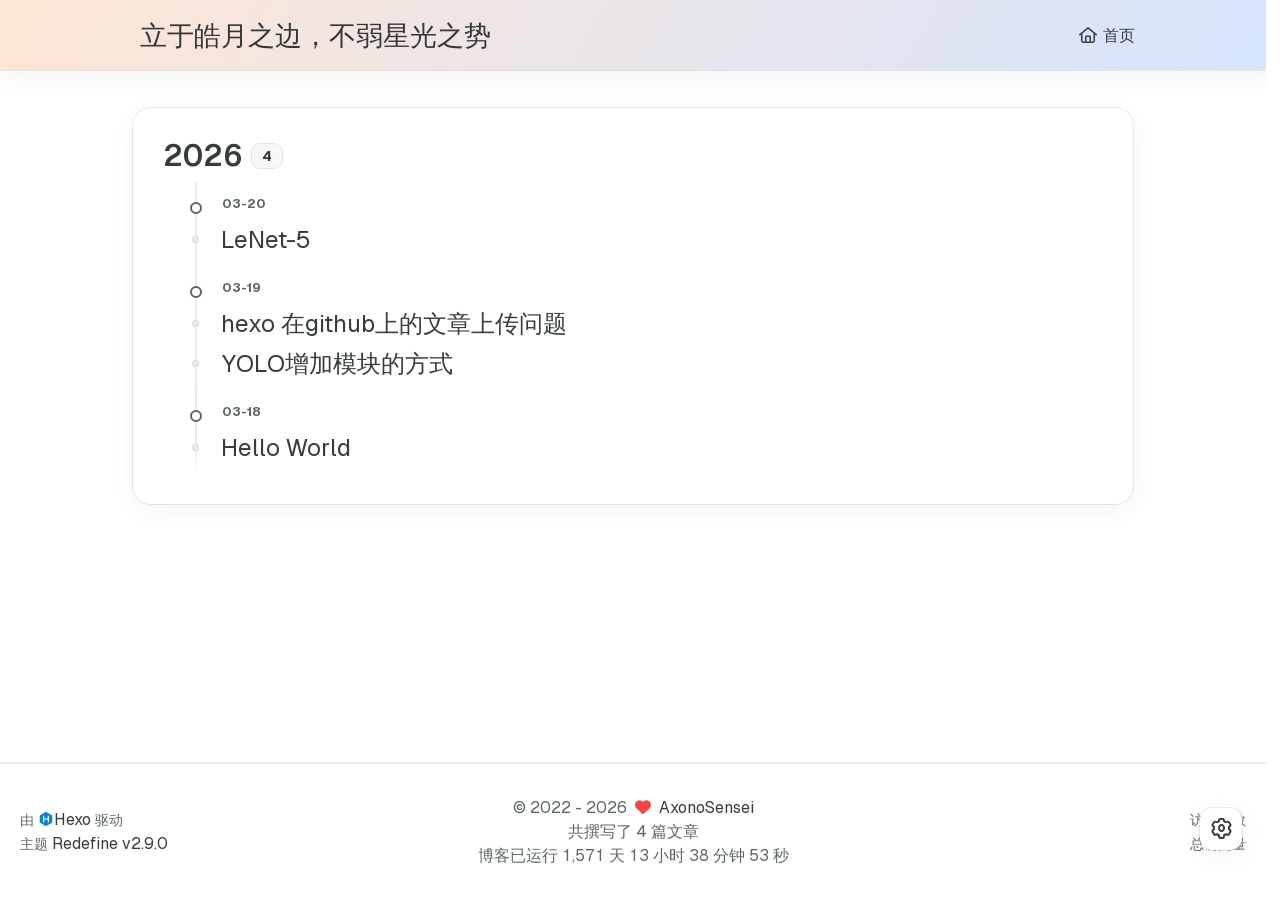
==== commit 1f6da479: "Site updated: 2026-03-20 15:56:12" ====
--- a/archives/index.html
+++ b/archives/index.html
@@ -1,161 +1,588 @@
-<!DOCTYPE html><html lang="zh-CN" data-theme="light"><head><meta charset="UTF-8"><meta http-equiv="X-UA-Compatible" content="IE=edge"><meta name="viewport" content="width=device-width, initial-scale=1.0,viewport-fit=cover"><title>归档 | 立于皓月之边，不弱星光之势</title><meta name="author" content="AxonoSensei"><meta name="copyright" content="AxonoSensei"><meta name="format-detection" content="telephone=no"><meta name="theme-color" content="#ffffff"><meta property="og:type" content="website">
-<meta property="og:title" content="归档">
+<!DOCTYPE html>
+<html lang="zh-CN">
+<head>
+    <meta charset="utf-8">
+    <meta name="viewport" content="width=device-width, initial-scale=1">
+    <meta name="keywords" content="Hexo Theme Redefine">
+    
+    
+    <meta name="author" content="AxonoSensei">
+    
+    <!-- Completely eliminate flash of wrong theme -->
+    <script>
+        (function() {
+            const THEME_KEY = "REDEFINE-THEME-STATUS";
+            const DARK = "dark", LIGHT = "light";
+            
+            // Get preferred theme
+            function getTheme() {
+                try {
+                    const saved = localStorage.getItem(THEME_KEY);
+                    if (saved) {
+                        const { isDark } = JSON.parse(saved);
+                        return isDark ? DARK : LIGHT;
+                    }
+                } catch (e) {}
+                
+                return matchMedia("(prefers-color-scheme: dark)").matches ? DARK : LIGHT;
+            }
+            
+            // Apply theme to document
+            function applyTheme(theme) {
+                const isDark = theme === DARK;
+                const root = document.documentElement;
+                
+                // Set classes for compatibility
+                root.classList.add(theme);
+                root.classList.remove(isDark ? LIGHT : DARK);
+                root.style.colorScheme = theme;
+            }
+            
+            // Initial application
+            const theme = getTheme();
+            applyTheme(theme);
+            
+            // Listen for system preference changes
+            matchMedia("(prefers-color-scheme: dark)").addEventListener("change", ({ matches }) => {
+                // Only update if using system preference (no localStorage entry)
+                if (!localStorage.getItem(THEME_KEY)) {
+                    applyTheme(matches ? DARK : LIGHT);
+                }
+            });
+            
+            // Set body classes ASAP (before DOMContentLoaded)
+            (function() {
+                const addBodyClass = () => {
+                    const b = document.body;
+                    if (!b) return false;
+                    b.classList.add(theme + "-mode");
+                    return true;
+                };
+
+                // Try immediately
+                if (addBodyClass()) return;
+
+                // Observe until body exists
+                const mo = new MutationObserver(() => {
+                    if (addBodyClass()) mo.disconnect();
+                });
+                mo.observe(document.documentElement, { childList: true, subtree: true });
+            })();
+        })();
+    </script>
+    
+    <!-- preconnect -->
+    <link rel="preconnect" href="https://fonts.googleapis.com">
+    <link rel="preconnect" href="https://fonts.gstatic.com" crossorigin>
+
+    
+    <!--- Seo Part-->
+    
+    <link rel="canonical" href="http://example.com/archives/"/>
+    <meta name="robots" content="index,follow">
+    <meta name="googlebot" content="index,follow">
+    <meta name="revisit-after" content="1 days">
+    
+    
+        
+        <meta name="description" content="Hexo Theme Redefine, Redefine Your Hexo Journey.">
+<meta property="og:type" content="website">
+<meta property="og:title" content="立于皓月之边，不弱星光之势">
 <meta property="og:url" content="http://example.com/archives/index.html">
 <meta property="og:site_name" content="立于皓月之边，不弱星光之势">
+<meta property="og:description" content="Hexo Theme Redefine, Redefine Your Hexo Journey.">
 <meta property="og:locale" content="zh_CN">
-<meta property="og:image" content="http://example.com/img/avatar.jpg">
+<meta property="og:image" content="http://example.com/images/redefine-og.webp">
 <meta property="article:author" content="AxonoSensei">
 <meta name="twitter:card" content="summary">
-<meta name="twitter:image" content="http://example.com/img/avatar.jpg"><script type="application/ld+json"></script><link rel="shortcut icon" href="/img/favicon.png"><link rel="canonical" href="http://example.com/archives/index.html"><link rel="preconnect" href="//cdn.jsdelivr.net"/><link rel="preconnect" href="//busuanzi.ibruce.info"/><link rel="stylesheet" href="/css/index.css?v=5.5.4"><link rel="stylesheet" href="https://cdn.jsdelivr.net/npm/@fortawesome/fontawesome-free@7.1.0/css/all.min.css"><script>
-    (() => {
-      
-    const saveToLocal = {
-      set: (key, value, ttl) => {
-        if (!ttl) return
-        const expiry = Date.now() + ttl * 86400000
-        localStorage.setItem(key, JSON.stringify({ value, expiry }))
-      },
-      get: key => {
-        const itemStr = localStorage.getItem(key)
-        if (!itemStr) return undefined
-        const { value, expiry } = JSON.parse(itemStr)
-        if (Date.now() > expiry) {
-          localStorage.removeItem(key)
-          return undefined
-        }
-        return value
-      }
-    }
-
-    window.btf = {
-      saveToLocal,
-      getScript: (url, attr = {}) => new Promise((resolve, reject) => {
-        const script = document.createElement('script')
-        script.src = url
-        script.async = true
-        Object.entries(attr).forEach(([key, val]) => script.setAttribute(key, val))
-        script.onload = script.onreadystatechange = () => {
-          if (!script.readyState || /loaded|complete/.test(script.readyState)) resolve()
-        }
-        script.onerror = reject
-        document.head.appendChild(script)
-      }),
-      getCSS: (url, id) => new Promise((resolve, reject) => {
-        const link = document.createElement('link')
-        link.rel = 'stylesheet'
-        link.href = url
-        if (id) link.id = id
-        link.onload = link.onreadystatechange = () => {
-          if (!link.readyState || /loaded|complete/.test(link.readyState)) resolve()
-        }
-        link.onerror = reject
-        document.head.appendChild(link)
-      }),
-      addGlobalFn: (key, fn, name = false, parent = window) => {
-        if (!false && key.startsWith('pjax')) return
-        const globalFn = parent.globalFn || {}
-        globalFn[key] = globalFn[key] || {}
-        globalFn[key][name || Object.keys(globalFn[key]).length] = fn
-        parent.globalFn = globalFn
-      }
-    }
-  
-      
-      const activateDarkMode = () => {
-        document.documentElement.setAttribute('data-theme', 'dark')
-        if (document.querySelector('meta[name="theme-color"]') !== null) {
-          document.querySelector('meta[name="theme-color"]').setAttribute('content', '#0d0d0d')
-        }
-      }
-      const activateLightMode = () => {
-        document.documentElement.setAttribute('data-theme', 'light')
-        if (document.querySelector('meta[name="theme-color"]') !== null) {
-          document.querySelector('meta[name="theme-color"]').setAttribute('content', '#ffffff')
-        }
-      }
-
-      btf.activateDarkMode = activateDarkMode
-      btf.activateLightMode = activateLightMode
-
-      const theme = saveToLocal.get('theme')
-    
-          theme === 'dark' ? activateDarkMode() : theme === 'light' ? activateLightMode() : null
-        
-      
-      const asideStatus = saveToLocal.get('aside-status')
-      if (asideStatus !== undefined) {
-        document.documentElement.classList.toggle('hide-aside', asideStatus === 'hide')
-      }
-    
-      
-    const detectApple = () => {
-      if (/iPad|iPhone|iPod|Macintosh/.test(navigator.userAgent)) {
-        document.documentElement.classList.add('apple')
-      }
-    }
-    detectApple()
-  
-    })()
-  </script><script>const GLOBAL_CONFIG = {
-  root: '/',
-  algolia: undefined,
-  localSearch: undefined,
-  translate: undefined,
-  highlight: {"plugin":"highlight.js","highlightCopy":true,"highlightLang":true,"highlightHeightLimit":false,"highlightFullpage":false,"highlightMacStyle":false},
-  copy: {
-    success: '复制成功',
-    error: '复制失败',
-    noSupport: '浏览器不支持'
-  },
-  relativeDate: {
-    homepage: false,
-    post: false
-  },
-  runtime: '',
-  dateSuffix: {
-    just: '刚刚',
-    min: '分钟前',
-    hour: '小时前',
-    day: '天前',
-    month: '个月前'
-  },
-  copyright: undefined,
-  lightbox: 'null',
-  Snackbar: undefined,
-  infinitegrid: {
-    js: 'https://cdn.jsdelivr.net/npm/@egjs/infinitegrid@4.13.0/dist/infinitegrid.min.js',
-    buttonText: '加载更多'
-  },
-  isPhotoFigcaption: false,
-  islazyloadPlugin: false,
-  isAnchor: false,
-  percent: {
-    toc: true,
-    rightside: false,
-  },
-  autoDarkmode: false
-}</script><script id="config-diff">var GLOBAL_CONFIG_SITE = {
-  title: '归档',
-  isHighlightShrink: false,
-  isToc: false,
-  pageType: 'archive'
-}</script><link rel="stylesheet" href="/css/apple-style.css"><meta name="generator" content="Hexo 7.3.0"></head><body><div class="bg-animation" id="web_bg" style="background-image: url(/img/img4.jpg);"></div><div class="page" id="body-wrap"><header class="not-home-page" id="page-header"><nav id="nav"><span id="blog-info"><a class="nav-site-title" href="/"><span class="site-name">立于皓月之边，不弱星光之势</span></a></span><div id="menus"></div></nav><div id="page-site-info"><h1 id="site-title">归档</h1></div></header><main class="layout" id="content-inner"><div id="archive"><div class="article-sort-title">全部文章 - 4</div><div class="article-sort"><div class="article-sort-item year">2026</div><div class="article-sort-item"><a class="article-sort-item-img" href="/2026/03/20/LeNet-5/" title="LeNet-5"><img src="/img/cover3.jpg" alt="LeNet-5" onerror="this.onerror=null;this.src='/img/404.jpg'"></a><div class="article-sort-item-info"><div class="article-sort-item-time"><i class="far fa-calendar-alt"></i><time class="post-meta-date-created" datetime="2026-03-20T01:27:38.000Z" title="发表于 2026-03-20 09:27:38">2026-03-20</time></div><a class="article-sort-item-title" href="/2026/03/20/LeNet-5/" title="LeNet-5">LeNet-5</a></div></div><div class="article-sort-item"><a class="article-sort-item-img" href="/2026/03/19/hexo-%E5%9C%A8github%E4%B8%8A%E7%9A%84%E6%96%87%E7%AB%A0%E4%B8%8A%E4%BC%A0%E9%97%AE%E9%A2%98/" title="hexo 在github上的文章上传问题"><img src="/img/cover2.jpg" alt="hexo 在github上的文章上传问题" onerror="this.onerror=null;this.src='/img/404.jpg'"></a><div class="article-sort-item-info"><div class="article-sort-item-time"><i class="far fa-calendar-alt"></i><time class="post-meta-date-created" datetime="2026-03-19T12:53:28.000Z" title="发表于 2026-03-19 20:53:28">2026-03-19</time></div><a class="article-sort-item-title" href="/2026/03/19/hexo-%E5%9C%A8github%E4%B8%8A%E7%9A%84%E6%96%87%E7%AB%A0%E4%B8%8A%E4%BC%A0%E9%97%AE%E9%A2%98/" title="hexo 在github上的文章上传问题">hexo 在github上的文章上传问题</a></div></div><div class="article-sort-item"><a class="article-sort-item-img" href="/2026/03/19/YOLO%E5%A2%9E%E5%8A%A0%E6%A8%A1%E5%9D%97%E7%9A%84%E6%96%B9%E5%BC%8F/" title="YOLO增加模块的方式"><img src="/img/cover5.jpg" alt="YOLO增加模块的方式" onerror="this.onerror=null;this.src='/img/404.jpg'"></a><div class="article-sort-item-info"><div class="article-sort-item-time"><i class="far fa-calendar-alt"></i><time class="post-meta-date-created" datetime="2026-03-19T12:24:59.000Z" title="发表于 2026-03-19 20:24:59">2026-03-19</time></div><a class="article-sort-item-title" href="/2026/03/19/YOLO%E5%A2%9E%E5%8A%A0%E6%A8%A1%E5%9D%97%E7%9A%84%E6%96%B9%E5%BC%8F/" title="YOLO增加模块的方式">YOLO增加模块的方式</a></div></div><div class="article-sort-item"><a class="article-sort-item-img" href="/2026/03/18/hello-world/" title="Hello World"><img src="/img/cover4.jpg" alt="Hello World" onerror="this.onerror=null;this.src='/img/404.jpg'"></a><div class="article-sort-item-info"><div class="article-sort-item-time"><i class="far fa-calendar-alt"></i><time class="post-meta-date-created" datetime="2026-03-17T16:00:00.000Z" title="发表于 2026-03-18 00:00:00">2026-03-18</time></div><a class="article-sort-item-title" href="/2026/03/18/hello-world/" title="Hello World">Hello World</a></div></div></div></div><div class="aside-content" id="aside-content"><div class="card-widget card-info text-center"><div class="avatar-img"><img src="/img/avatar.jpg" onerror="this.onerror=null;this.src='/img/friend_404.gif'" alt="avatar"/></div><div class="author-info-name">AxonoSensei</div><div class="author-info-description"></div><div class="site-data"><a href="/archives/"><div class="headline">文章</div><div class="length-num">4</div></a><a href="/tags/"><div class="headline">标签</div><div class="length-num">3</div></a><a href="/categories/"><div class="headline">分类</div><div class="length-num">0</div></a></div><a id="card-info-btn" target="_blank" rel="noopener" href="https://github.com/xxxxxx"><i class="fab fa-github"></i><span>Follow Me</span></a></div><div class="card-widget card-announcement"><div class="item-headline"><i class="fas fa-bullhorn fa-shake"></i><span>公告</span></div><div class="announcement_content">This is my Blog</div></div><div class="sticky_layout"><div class="card-widget card-recent-post"><div class="item-headline"><i class="fas fa-history"></i><span>最新文章</span></div><div class="aside-list"><div class="aside-list-item"><a class="thumbnail" href="/2026/03/20/LeNet-5/" title="LeNet-5"><img src="/img/cover3.jpg" onerror="this.onerror=null;this.src='/img/404.jpg'" alt="LeNet-5"/></a><div class="content"><a class="title" href="/2026/03/20/LeNet-5/" title="LeNet-5">LeNet-5</a><time datetime="2026-03-20T01:27:38.000Z" title="发表于 2026-03-20 09:27:38">2026-03-20</time></div></div><div class="aside-list-item"><a class="thumbnail" href="/2026/03/19/hexo-%E5%9C%A8github%E4%B8%8A%E7%9A%84%E6%96%87%E7%AB%A0%E4%B8%8A%E4%BC%A0%E9%97%AE%E9%A2%98/" title="hexo 在github上的文章上传问题"><img src="/img/cover2.jpg" onerror="this.onerror=null;this.src='/img/404.jpg'" alt="hexo 在github上的文章上传问题"/></a><div class="content"><a class="title" href="/2026/03/19/hexo-%E5%9C%A8github%E4%B8%8A%E7%9A%84%E6%96%87%E7%AB%A0%E4%B8%8A%E4%BC%A0%E9%97%AE%E9%A2%98/" title="hexo 在github上的文章上传问题">hexo 在github上的文章上传问题</a><time datetime="2026-03-19T12:53:28.000Z" title="发表于 2026-03-19 20:53:28">2026-03-19</time></div></div><div class="aside-list-item"><a class="thumbnail" href="/2026/03/19/YOLO%E5%A2%9E%E5%8A%A0%E6%A8%A1%E5%9D%97%E7%9A%84%E6%96%B9%E5%BC%8F/" title="YOLO增加模块的方式"><img src="/img/cover5.jpg" onerror="this.onerror=null;this.src='/img/404.jpg'" alt="YOLO增加模块的方式"/></a><div class="content"><a class="title" href="/2026/03/19/YOLO%E5%A2%9E%E5%8A%A0%E6%A8%A1%E5%9D%97%E7%9A%84%E6%96%B9%E5%BC%8F/" title="YOLO增加模块的方式">YOLO增加模块的方式</a><time datetime="2026-03-19T12:24:59.000Z" title="发表于 2026-03-19 20:24:59">2026-03-19</time></div></div><div class="aside-list-item"><a class="thumbnail" href="/2026/03/18/hello-world/" title="Hello World"><img src="/img/cover4.jpg" onerror="this.onerror=null;this.src='/img/404.jpg'" alt="Hello World"/></a><div class="content"><a class="title" href="/2026/03/18/hello-world/" title="Hello World">Hello World</a><time datetime="2026-03-17T16:00:00.000Z" title="发表于 2026-03-18 00:00:00">2026-03-18</time></div></div></div></div><div class="card-widget card-tags"><div class="item-headline"><i class="fas fa-tags"></i><span>标签</span></div><div class="card-tag-cloud"><a href="/tags/YOLO/" style="font-size: 1.1em; color: #999">YOLO</a> <a href="/tags/%E6%B7%B1%E5%BA%A6%E5%AD%A6%E4%B9%A0%E5%85%A5%E9%97%A8/" style="font-size: 1.1em; color: #999">深度学习入门</a> <a href="/tags/HEXO/" style="font-size: 1.1em; color: #999">HEXO</a></div></div><div class="card-widget card-archives">
-    <div class="item-headline">
-      <i class="fas fa-archive"></i>
-      <span>归档</span>
-      
+<meta name="twitter:image" content="http://example.com/images/redefine-og.webp">
+    
+    
+    <!--- Icon Part-->
+    <link rel="icon" type="image/png" href="/images/redefine-favicon.svg" sizes="192x192">
+    <link rel="apple-touch-icon" sizes="180x180" href="/images/redefine-favicon.svg">
+    <meta name="theme-color" content="#A31F34">
+    <link rel="shortcut icon" href="/images/redefine-favicon.svg">
+    <!--- Page Info-->
+    
+    <title>
+        
+            归档 | 立于皓月之边，不弱星光之势
+        
+    </title>
+
+    
+<link rel="stylesheet" href="/fonts/Chillax/chillax.css">
+
+
+    <!--- Inject Part-->
+    
+
+    
+<link rel="stylesheet" href="/css/style.css">
+
+
+    
+        
+<link rel="stylesheet" href="/css/build/tailwind.css">
+
+    
+
+    
+<link rel="stylesheet" href="/fonts/GeistMono/geist-mono.css">
+
+    
+<link rel="stylesheet" href="/fonts/Geist/geist.css">
+
+    <!--- Font Part-->
+    
+    
+    
+    
+    
+    
+
+    <script id="hexo-configurations">
+    window.config = {"hostname":"example.com","root":"/","language":"zh-CN"};
+    window.theme = {"articles":{"style":{"font_size":"16px","line_height":1.5,"image_border_radius":"14px","image_alignment":"center","image_caption":false,"link_icon":true,"delete_mask":false,"title_alignment":"left","headings_top_spacing":{"h1":"3.2rem","h2":"2.4rem","h3":"1.9rem","h4":"1.6rem","h5":"1.4rem","h6":"1.3rem"}},"word_count":{"enable":true,"count":true,"min2read":true},"author_label":{"enable":true,"auto":false,"list":[]},"code_block":{"copy":true,"style":"mac","highlight_theme":{"light":"github","dark":"vs2015"},"font":{"enable":false,"family":null,"url":null}},"toc":{"enable":true,"max_depth":3,"number":false,"expand":true,"init_open":true},"copyright":{"enable":true,"default":"cc_by_nc_sa"},"lazyload":true,"pangu_js":false,"recommendation":{"enable":false,"title":"推荐阅读","limit":3,"mobile_limit":2,"placeholder":"/images/wallhaven-wqery6-light.webp","skip_dirs":[]}},"colors":{"primary":"#A31F34","secondary":null,"default_mode":"light"},"global":{"fonts":{"chinese":{"enable":false,"family":null,"url":null},"english":{"enable":false,"family":null,"url":null},"title":{"enable":false,"family":null,"url":null}},"content_max_width":"1000px","sidebar_width":"210px","hover":{"shadow":true,"scale":false},"scroll_progress":{"bar":false,"percentage":true},"website_counter":{"url":"https://cn.vercount.one/js","enable":true,"site_pv":true,"site_uv":true,"post_pv":true},"single_page":true,"preloader":{"enable":false,"custom_message":null},"side_tools":{"gear_rotation":true,"auto_expand":false},"open_graph":{"enable":true,"image":"/images/redefine-og.webp","description":"Hexo Theme Redefine, Redefine Your Hexo Journey."},"google_analytics":{"enable":false,"id":null}},"home_banner":{"enable":true,"style":"fixed","image":{"light":"/images/white.jpg","dark":"/images/black.jpg"},"title":"Theme Redefine","subtitle":{"text":[],"hitokoto":{"enable":false,"show_author":false,"api":"https://v1.hitokoto.cn"},"typing_speed":100,"backing_speed":80,"starting_delay":500,"backing_delay":1500,"loop":true,"smart_backspace":true},"text_color":{"light":"#fff","dark":"#d1d1b6"},"text_style":{"title_size":"2.8rem","subtitle_size":"1.5rem","line_height":1.2},"custom_font":{"enable":false,"family":null,"url":null},"social_links":{"enable":false,"style":"default","links":[{"icon":"fa-brands fa-github","url":null},{"icon":"fa-brands fa-twitter","url":null},{"icon":"fa-solid fa-at","url":"you@example.com"},{"icon":"fa-brands fa-telegram","url":null},{"icon":"/images/custom-icon.svg","url":null}],"qrs":[{"icon":"fa-brands fa-weixin","qr":null},{"icon":"/images/custom-icon.svg","qr":null}]}},"plugins":{"feed":{"enable":false},"aplayer":{"enable":false,"type":"fixed","audios":[{"name":null,"artist":null,"url":null,"cover":null,"lrc":null}]},"mermaid":{"enable":false,"version":"11.4.1","theme":{"light":"default","dark":"dark"}}},"version":"2.9.0","navbar":{"auto_hide":false,"color":{"left":"#f78736","right":"#367df7","transparency":35},"width":{"home":"1200px","pages":"1000px"},"links":{"Home":{"path":"/","icon":"fa-regular fa-house"}},"search":{"enable":false,"preload":true}},"page_templates":{"friends_column":2,"tags_style":"blur","masonry":{"batch_size":12,"initial_batch_size":24}},"home":{"sidebar":{"enable":true,"position":"left","first_item":"menu","announcement":null,"show_on_mobile":true,"links":null},"article_date_format":"auto","excerpt_length":200,"categories":{"enable":true,"limit":3},"tags":{"enable":true,"limit":3}},"footer":{"runtime":true,"icon":"<i class=\"fa-solid fa-heart fa-beat\" style=\"--fa-animation-duration: 0.5s; color: #f54545\"></i>","start":"2022/8/17 11:45:14","statistics":true,"customize":null,"icp":{"enable":false,"number":null,"url":null}},"footerStart":"2022/8/17 11:45:14","mermaid":{"style":{"light":"default","dark":"dark"}}};
+    window.lang_ago = {"second":"%s 秒前","minute":"%s 分钟前","hour":"%s 小时前","day":"%s 天前","week":"%s 周前","month":"%s 个月前","year":"%s 年前"};
+    window.i18n = {"search":"站内搜索您需要的内容...","toc":"目录","prev":"上一页","next":"下一页","prev_posts":"上一篇","next_posts":"下一篇","page":"第 %d 页","recent_posts":"最新文章","share":"分享","powered_by":"由 %s 驱动","theme":"主题","rss_feed":"RSS Feed","category":"分类","categories":"分类","tag":"标签","tags":"标签","post":"文章","posts":"文章","tagcloud":"标签云","comment":"评论","comments":"评论","top":"置顶","sticky":"置顶","go-back-home":"回到首页","masonry_loading":"照片加载中...","image_viewer":"图片查看器","close":"关闭","exif":{"title":"EXIF","cards":{"camera":"相机","lens":"镜头","exposure":"曝光","other":"其他"},"fields":{"make":"品牌","model":"机型","date_taken":"拍摄时间","lens_model":"镜头","focal_length":"焦距","focus_mode":"对焦模式","shutter":"快门","aperture":"光圈","iso":"感光度","exposure_program":"曝光程序","exposure_compensation":"曝光补偿","metering_mode":"测光模式","flash":"闪光灯","white_balance":"白平衡","latitude":"纬度","longitude":"经度","altitude":"海拔"},"status":{"loading":"加载中...","no_exif":"无 EXIF 信息","library_missing":"EXIF 库未加载","image_source_missing":"图片地址不可用","unavailable":"EXIF 不可用（可能被 CORS 阻止或缺少元数据）","flag_unavailable":"EXIF 不可用"}},"home":"首页","archive":"归档","archives":"归档","about":"关于","links":"链接","link":"链接","friends":"友情链接","friend":"友情链接","timeline":"时间轴","shuoshuo":"说说","bookmarks":"书签","site_uv":"访问人数","site_pv":"总访问量","read_more":"阅读全文","wordcount":"字","min2read":"分钟","changelog":"更新日志","status":"状态","runtime":"博客已运行","days":"天","hours":"小时","minutes":"分钟","seconds":"秒","optimized_by":"并由 Evan 进行优化","rights":"版权所有","site_posts":"共撰写了 %s 篇文章","site_wordcount":"共 %s 字","copyright":{"title":"标题","author":"作者","link":"链接","create_time":"创建于","update_time":"更新于","license_title":"版权声明","license_content":"本文章采用 %s 进行许可。","all_rights_reserved":"版权所有 &#169 %s，禁止转载。","public_domain":"本文为公有领域作品，可自由转载、引用。"},"ago":{"second":"%s 秒前","minute":"%s 分钟前","hour":"%s 小时前","day":"%s 天前","week":"%s 周前","month":"%s 个月前","year":"%s 年前"},"create_time":"创建","update_time":"更新","expired":"这篇文章最后更新于 %s 天前，内容可能已经过时。"};
+    window.data = {"masonry":false};
+  </script>
+    
+    <!--- Fontawesome Part-->
+    
+<link rel="stylesheet" href="/fontawesome/fontawesome.min.css">
+
+    
+<link rel="stylesheet" href="/fontawesome/brands.min.css">
+
+    
+<link rel="stylesheet" href="/fontawesome/solid.min.css">
+
+    
+<link rel="stylesheet" href="/fontawesome/regular.min.css">
+
+    
+    
+    
+    
+<meta name="generator" content="Hexo 7.3.0"></head>
+
+
+<body>
+	<div class="progress-bar-container">
+	
+
+	
+	<span class="pjax-progress-bar"></span>
+	<!--        <span class="swup-progress-icon">-->
+	<!--            <i class="fa-solid fa-circle-notch fa-spin"></i>-->
+	<!--        </span>-->
+	
+</div>
+
+<main class="page-container" id="swup">
+
+	
+
+	<div class="main-content-container flex flex-col justify-between min-h-dvh">
+		<div class="main-content-header">
+			<header class="navbar-container px-6 md:px-12">
+    <div class="navbar-content transition-navbar ">
+        <div class="left">
+            
+            <a class="logo-title" href="/">
+                
+                立于皓月之边，不弱星光之势
+                
+            </a>
+        </div>
+
+        <div class="right">
+            <!-- PC -->
+            <div class="desktop">
+                <ul class="navbar-list">
+                    
+                        
+                            
+
+                            <li class="navbar-item">
+                                <!-- Menu -->
+                                <a class=""
+                                   href="/"
+                                        >
+                                    <i class="fa-regular fa-house fa-fw"></i>
+                                    首页
+                                    
+                                </a>
+
+                                <!-- Submenu -->
+                                
+                            </li>
+                    
+                    
+                </ul>
+            </div>
+            <!-- Mobile -->
+            <div class="mobile">
+                
+                <div class="icon-item navbar-bar">
+                    <div class="navbar-bar-middle"></div>
+                </div>
+            </div>
+        </div>
     </div>
-  
-    <ul class="card-archive-list">
-      
-        <li class="card-archive-list-item">
-          <a class="card-archive-list-link" href="/archives/2026/03/">
-            <span class="card-archive-list-date">
-              三月 2026
-            </span>
-            <span class="card-archive-list-count">4</span>
-          </a>
-        </li>
-      
-    </ul>
-  </div><div class="card-widget card-webinfo"><div class="item-headline"><i class="fas fa-chart-line"></i><span>网站信息</span></div><div class="webinfo"><div class="webinfo-item"><div class="item-name">文章数目 :</div><div class="item-count">4</div></div><div class="webinfo-item"><div class="item-name">本站访客数 :</div><div class="item-count" id="busuanzi_value_site_uv"><i class="fa-solid fa-spinner fa-spin"></i></div></div><div class="webinfo-item"><div class="item-name">本站总浏览量 :</div><div class="item-count" id="busuanzi_value_site_pv"><i class="fa-solid fa-spinner fa-spin"></i></div></div><div class="webinfo-item"><div class="item-name">最后更新时间 :</div><div class="item-count" id="last-push-date" data-lastPushDate="2026-03-20T02:33:55.473Z"><i class="fa-solid fa-spinner fa-spin"></i></div></div></div></div></div></div></main><footer id="footer"><div class="footer-other"><div class="footer-copyright"><span class="copyright">&copy;&nbsp;2025 - 2026 By AxonoSensei</span><span class="framework-info"><span>框架 </span><a target="_blank" rel="noopener" href="https://hexo.io">Hexo 7.3.0</a><span class="footer-separator">|</span><span>主题 </span><a target="_blank" rel="noopener" href="https://github.com/jerryc127/hexo-theme-butterfly">Butterfly 5.5.4</a></span></div></div></footer></div><div id="rightside"><div id="rightside-config-hide"><button id="darkmode" type="button" title="日间和夜间模式切换"><i class="fas fa-adjust"></i></button><button id="hide-aside-btn" type="button" title="单栏和双栏切换"><i class="fas fa-arrows-alt-h"></i></button></div><div id="rightside-config-show"><button id="rightside-config" type="button" title="设置"><i class="fas fa-cog fa-spin"></i></button><button id="go-up" type="button" title="回到顶部"><span class="scroll-percent"></span><i class="fas fa-arrow-up"></i></button></div></div><div><script src="/js/utils.js?v=5.5.4"></script><script src="/js/main.js?v=5.5.4"></script><div class="js-pjax"></div><script async data-pjax src="//busuanzi.ibruce.info/busuanzi/2.3/busuanzi.pure.mini.js"></script></div></body></html>+
+    <!-- Mobile sheet -->
+    <div class="navbar-drawer h-dvh w-full absolute top-0 left-0 bg-background-color flex flex-col justify-between">
+        <ul class="drawer-navbar-list flex flex-col px-4 justify-center items-start">
+            
+                
+                    
+
+                    <li class="drawer-navbar-item text-base my-1.5 flex flex-col w-full">
+                        
+                        <a class="py-1.5 px-2 flex flex-row items-center justify-between gap-1 hover:!text-primary active:!text-primary text-2xl font-semibold group border-b border-border-color hover:border-primary w-full "
+                           href="/"
+                        >
+                            <span>
+                                首页
+                            </span>
+                            
+                                <i class="fa-regular fa-house fa-sm fa-fw"></i>
+                            
+                        </a>
+                        
+
+                        
+                    </li>
+            
+
+            
+            
+        </ul>
+
+        <div class="statistics flex justify-around my-2.5">
+    <a class="item tag-count-item flex flex-col justify-center items-center w-20" href="/tags">
+        <div class="number text-2xl sm:text-xl text-second-text-color font-semibold">3</div>
+        <div class="label text-third-text-color text-sm">标签</div>
+    </a>
+    <a class="item tag-count-item flex flex-col justify-center items-center w-20" href="/categories">
+        <div class="number text-2xl sm:text-xl text-second-text-color font-semibold">0</div>
+        <div class="label text-third-text-color text-sm">分类</div>
+    </a>
+    <a class="item tag-count-item flex flex-col justify-center items-center w-20" href="/archives">
+        <div class="number text-2xl sm:text-xl text-second-text-color font-semibold">4</div>
+        <div class="label text-third-text-color text-sm">文章</div>
+    </a>
+</div>
+    </div>
+
+    <div class="window-mask"></div>
+
+</header>
+
+
+		</div>
+
+		<div class="main-content-body transition-fade-up">
+			
+
+			<div class="main-content">
+				<div class="archive-container shadow-none hover:shadow-none sm:shadow-redefine sm:hover:shadow-redefine-hover">
+	
+<div class="archive-list-container">
+    
+        <section class="archive-item mb-spacing-unit last:mb-0">
+            <div class="archive-item-header flex flex-row items-center mb-2">
+                <span class="archive-year font-semibold text-3xl mr-2">2026</span>
+                <span class="archive-year-post-count text-xs md:text-sm font-bold rounded-small bg-third-background-color py-[2px] px-[10px] border border-border-color">4</span>
+            </div>
+            
+            <ul class="article-list pl-0 md:pl-8 text-lg leading-[1.5]">
+                
+                    
+                    
+                         <!-- Close the previous LI if not the first item -->
+                        <li class="article-item space-y-2 px-6 pt-10 pb-2 text-xl relative border-l-2 border-border-color" date-is='03-20'>
+                    
+                    <a href="/2026/03/20/LeNet-5/" class="block w-fit">
+                        <span class="article-title my-0.5 text-2xl">LeNet-5</span>
+                    </a>
+                    
+                
+                    
+                    
+                        
+                            </li>
+                         <!-- Close the previous LI if not the first item -->
+                        <li class="article-item space-y-2 px-6 pt-10 pb-2 text-xl relative border-l-2 border-border-color" date-is='03-19'>
+                    
+                    <a href="/2026/03/19/hexo-%E5%9C%A8github%E4%B8%8A%E7%9A%84%E6%96%87%E7%AB%A0%E4%B8%8A%E4%BC%A0%E9%97%AE%E9%A2%98/" class="block w-fit">
+                        <span class="article-title my-0.5 text-2xl">hexo 在github上的文章上传问题</span>
+                    </a>
+                    
+                
+                    
+                    
+                    <a href="/2026/03/19/YOLO%E5%A2%9E%E5%8A%A0%E6%A8%A1%E5%9D%97%E7%9A%84%E6%96%B9%E5%BC%8F/" class="block w-fit">
+                        <span class="article-title my-0.5 text-2xl">YOLO增加模块的方式</span>
+                    </a>
+                    
+                
+                    
+                    
+                        
+                            </li>
+                         <!-- Close the previous LI if not the first item -->
+                        <li class="article-item space-y-2 px-6 pt-10 pb-2 text-xl relative border-l-2 border-border-color" date-is='03-18'>
+                    
+                    <a href="/2026/03/18/hello-world/" class="block w-fit">
+                        <span class="article-title my-0.5 text-2xl">Hello World</span>
+                    </a>
+                    
+                
+                </li> <!-- Ensure the last item is properly closed -->
+            </ul>
+        </section>
+    
+</div>
+</div>
+			</div>
+
+			
+		</div>
+
+		<div class="main-content-footer">
+			<footer class="footer mt-5 py-5 h-auto text-base text-third-text-color relative border-t-2 border-t-border-color">
+    <div class="info-container py-3 text-center">
+        
+        <div class="text-center">
+            &copy;
+            
+              <span>2022</span>
+              -
+            
+            2026&nbsp;&nbsp;<i class="fa-solid fa-heart fa-beat" style="--fa-animation-duration: 0.5s; color: #f54545"></i>&nbsp;&nbsp;<a href="/">AxonoSensei</a>
+            
+                
+                <p class="post-count space-x-0.5">
+                    <span>
+                        共撰写了 4 篇文章
+                    </span>
+                    
+                </p>
+            
+        </div>
+        
+            <script data-swup-reload-script src="https://cn.vercount.one/js"></script>
+            <div class="relative text-center lg:absolute lg:right-[20px] lg:top-1/2 lg:-translate-y-1/2 lg:text-right">
+                
+                    <span id="busuanzi_container_site_uv" class="lg:!block">
+                        <span class="text-sm">访问人数</span>
+                        <span id="busuanzi_value_site_uv"></span>
+                    </span>
+                
+                
+                    <span id="busuanzi_container_site_pv" class="lg:!block">
+                        <span class="text-sm">总访问量</span>
+                        <span id="busuanzi_value_site_pv"></span>
+                    </span>
+                
+            </div>
+        
+        <div class="relative text-center lg:absolute lg:left-[20px] lg:top-1/2 lg:-translate-y-1/2 lg:text-left">
+            <span class="lg:block text-sm">由 <?xml version="1.0" encoding="utf-8"?><!DOCTYPE svg PUBLIC "-//W3C//DTD SVG 1.1//EN" "http://www.w3.org/Graphics/SVG/1.1/DTD/svg11.dtd"><svg class="relative top-[2px] inline-block align-baseline" version="1.1" id="圖層_1" xmlns="http://www.w3.org/2000/svg" xmlns:xlink="http://www.w3.org/1999/xlink" x="0px" y="0px" width="1rem" height="1rem" viewBox="0 0 512 512" enable-background="new 0 0 512 512" xml:space="preserve"><path fill="#0E83CD" d="M256.4,25.8l-200,115.5L56,371.5l199.6,114.7l200-115.5l0.4-230.2L256.4,25.8z M349,354.6l-18.4,10.7l-18.6-11V275H200v79.6l-18.4,10.7l-18.6-11v-197l18.5-10.6l18.5,10.8V237h112v-79.6l18.5-10.6l18.5,10.8V354.6z"/></svg><a target="_blank" class="text-base" href="https://hexo.io">Hexo</a> 驱动</span>
+            <span class="text-sm lg:block">主题&nbsp;<a class="text-base" target="_blank" href="https://github.com/EvanNotFound/hexo-theme-redefine">Redefine v2.9.0</a></span>
+        </div>
+        
+        
+            <div>
+                博客已运行 <span class="odometer" id="runtime_days" ></span> 天 <span class="odometer" id="runtime_hours"></span> 小时 <span class="odometer" id="runtime_minutes"></span> 分钟 <span class="odometer" id="runtime_seconds"></span> 秒
+            </div>
+        
+        
+            <script data-swup-reload-script>
+                try {
+                    function odometer_init() {
+                    const elements = document.querySelectorAll('.odometer');
+                    elements.forEach(el => {
+                        new Odometer({
+                            el,
+                            format: '( ddd).dd',
+                            duration: 200
+                        });
+                    });
+                    }
+                    odometer_init();
+                } catch (error) {}
+            </script>
+        
+        
+        
+    </div>  
+</footer>
+		</div>
+	</div>
+
+	
+
+	<div class="right-side-tools-container">
+		<div class="side-tools-container">
+	<ul class="hidden-tools-list">
+		<li class="right-bottom-tools tool-font-adjust-plus flex justify-center items-center">
+			<i class="fa-regular fa-magnifying-glass-plus"></i>
+		</li>
+
+		<li class="right-bottom-tools tool-font-adjust-minus flex justify-center items-center">
+			<i class="fa-regular fa-magnifying-glass-minus"></i>
+		</li>
+
+		<li class="right-bottom-tools tool-dark-light-toggle flex justify-center items-center">
+			<i class="fa-regular fa-moon"></i>
+		</li>
+
+		<!-- rss -->
+		
+
+		
+
+		<li class="right-bottom-tools tool-scroll-to-bottom flex justify-center items-center">
+			<i class="fa-regular fa-arrow-down"></i>
+		</li>
+	</ul>
+
+	<ul class="visible-tools-list">
+		<li class="right-bottom-tools toggle-tools-list flex justify-center items-center">
+			<i class="fa-regular fa-cog fa-spin"></i>
+		</li>
+		
+		<li class="right-bottom-tools tool-scroll-to-top flex justify-center items-center">
+			<i class="arrow-up fas fa-arrow-up"></i>
+			<span class="percent"></span>
+		</li>
+		
+		
+	</ul>
+</div>
+	</div>
+
+	<div class="image-viewer-container" role="dialog" aria-modal="true" aria-label="图片查看器">
+	<button class="image-viewer-close" type="button" aria-label="关闭">
+		<i class="fa-solid fa-xmark"></i>
+	</button>
+	<button class="image-viewer-prev" type="button" aria-label="上一页">
+		<i class="fa-solid fa-chevron-left"></i>
+	</button>
+	<div class="image-viewer-frame">
+		<img src="" alt="">
+	</div>
+	<div class="image-viewer-exif-panel hidden absolute left-1/2 bottom-20 -translate-x-1/2 w-[min(92vw,420px)] max-h-[60vh] overflow-hidden rounded-2xl bg-background-color-transparent-80 p-4 text-left shadow-redefine-flat backdrop-blur-md" role="dialog" aria-label="EXIF" aria-hidden="true">
+		<div class="flex items-center justify-between mb-3">
+			<span class="text-sm font-semibold text-first-text-color">EXIF</span>
+			<button class="image-viewer-exif-close flex h-8 w-8 items-center justify-center rounded-full bg-background-color-transparent-80 text-first-text-color transition hover:bg-background-color-transparent-40" type="button" aria-label="关闭">
+				<i class="fa-solid fa-xmark text-[0.65rem]"></i>
+			</button>
+		</div>
+		<div class="image-viewer-exif-cards grid grid-cols-1 sm:grid-cols-2 gap-3 max-h-[50vh] overflow-y-auto pr-1 scrollbar-hide"></div>
+		<template class="image-viewer-exif-card-template">
+			<div class="rounded-lg bg-background-color-transparent-40 px-3 py-2">
+				<div class="image-viewer-exif-card-header flex items-center gap-2 mb-1">
+					<i class="image-viewer-exif-card-icon fa-solid fa-circle-info text-xs text-third-text-color"></i>
+					<div class="image-viewer-exif-card-title text-xs font-semibold text-first-text-color"></div>
+				</div>
+				<div class="image-viewer-exif-card-items flex flex-col gap-1"></div>
+			</div>
+		</template>
+	</div>
+	<button class="image-viewer-exif-toggle flex items-center gap-2 hidden absolute left-1/2 bottom-6 -translate-x-1/2 rounded-full border border-border-color bg-background-color-transparent-80 px-4 py-2 text-first-text-color backdrop-blur-md transition hover:bg-background-color-transparent-40" type="button" aria-label="EXIF" aria-expanded="false">
+		<i class="fa-solid fa-circle-info text-xs"></i>
+		<span class="text-xs font-semibold uppercase tracking-wider">EXIF</span>
+	</button>
+	<button class="image-viewer-next" type="button" aria-label="下一页">
+		<i class="fa-solid fa-chevron-right"></i>
+	</button>
+</div>
+
+
+	
+
+</main>
+
+
+
+<script src="/js/build/libs/Swup.min.js"></script>
+
+<script src="/js/build/libs/SwupSlideTheme.min.js"></script>
+
+<script src="/js/build/libs/SwupScriptsPlugin.min.js"></script>
+
+<script src="/js/build/libs/SwupProgressPlugin.min.js"></script>
+
+<script src="/js/build/libs/SwupScrollPlugin.min.js"></script>
+
+<script src="/js/build/libs/SwupPreloadPlugin.min.js"></script>
+
+<script>
+    window.swup = new Swup({
+        plugins: [
+            new SwupScriptsPlugin({
+                optin: true,
+            }),
+            new SwupProgressPlugin(),
+            new SwupScrollPlugin({
+                offset: 80,
+            }),
+            new SwupSlideTheme({
+                mainElement: ".main-content-body",
+            }),
+            new SwupPreloadPlugin(),
+        ],
+        containers: ["#swup"],
+    });
+
+    window.dispatchEvent(
+        new CustomEvent("redefine:swup:ready", {
+            detail: {
+                swup: window.swup,
+            },
+        }),
+    );
+</script>
+
+
+
+	
+<script src="/js/build/main.js" type="module"></script>
+
+
+
+    
+<script src="/js/build/libs/odometer.min.js"></script>
+
+    
+<link rel="stylesheet" href="/assets/odometer-theme-minimal.css">
+
+
+
+
+
+
+
+
+
+
+
+
+
+
+
+<script src="/js/build/libs/moment-with-locales.min.js" data-swup-reload-script=""></script>
+
+
+
+	
+</body>
+
+</html>
--- a/fonts/Chillax/chillax.css
+++ b/fonts/Chillax/chillax.css
@@ -0,0 +1,39 @@
+/**
+ * @license
+ *
+ * Font Family: Chillax
+ * Designed by: Manushi Parikh
+ * URL: https://www.fontshare.com/fonts/chillax
+ * © 2023 Indian Type Foundry
+ *
+ * Font Style:
+ * Chillax Variable(Variable font)
+ *
+*/
+
+
+/**
+* This is a variable font
+* You can controll variable axes as shown below:
+* font-variation-settings: 'wght' 700.0;
+*
+* available axes:
+
+* 'wght' (range from 200.0 to 700.0)
+
+*/
+
+@font-face {
+    font-family: 'Chillax-Variable';
+    src:local('Chillax-Variable'),
+        local('ChillaxVariable'),
+        local('Chillax Variable'),
+        local('Chillax'),
+        url('Chillax-Variable.woff2') format('woff2'),
+        url('Chillax-Variable.woff') format('woff'),
+        url('Chillax-Variable.ttf') format('truetype');
+    font-weight: 200 700;
+    font-display: swap;
+    font-style: normal;
+}
+
--- a/css/style.css
+++ b/css/style.css
@@ -0,0 +1,5918 @@
+.title-hover-animation {
+  display: inline-block;
+  position: relative;
+  border-bottom: none;
+  line-height: 1.3;
+  vertical-align: top;
+  color: var(--second-text-color);
+}
+.title-hover-animation::before {
+  content: '';
+  position: absolute;
+  width: 100%;
+  height: 2px;
+  bottom: -4px;
+  left: 0;
+  background-color: var(--second-text-color);
+  visibility: hidden;
+  transform: scaleX(0);
+  transition-property: color, background, box-shadow, border-color, visibility, transform;
+  transition-delay: 0s, 0s, 0s, 0s, 0s, 0s;
+  transition-duration: 0.2s, 0.2s, 0.2s, 0.2s, 0.2s, 0.2s;
+  transition-timing-function: ease, ease, ease, ease, ease-in-out, ease-in-out;
+}
+@-moz-keyframes fade-in-down {
+  0% {
+    opacity: 0;
+    transform: translateY(-50px);
+  }
+  100% {
+    opacity: 1;
+    transform: translateY(0);
+  }
+}
+@-webkit-keyframes fade-in-down {
+  0% {
+    opacity: 0;
+    transform: translateY(-50px);
+  }
+  100% {
+    opacity: 1;
+    transform: translateY(0);
+  }
+}
+@-o-keyframes fade-in-down {
+  0% {
+    opacity: 0;
+    transform: translateY(-50px);
+  }
+  100% {
+    opacity: 1;
+    transform: translateY(0);
+  }
+}
+@keyframes fade-in-down {
+  0% {
+    opacity: 0;
+    transform: translateY(-50px);
+  }
+  100% {
+    opacity: 1;
+    transform: translateY(0);
+  }
+}
+@-moz-keyframes icon-animate {
+  0%, 100% {
+    transform: scale(1);
+  }
+  10%, 30% {
+    transform: scale(0.88);
+  }
+  20%, 40%, 60%, 80% {
+    transform: scale(1.08);
+  }
+  50%, 70% {
+    transform: scale(1.08);
+  }
+}
+@-webkit-keyframes icon-animate {
+  0%, 100% {
+    transform: scale(1);
+  }
+  10%, 30% {
+    transform: scale(0.88);
+  }
+  20%, 40%, 60%, 80% {
+    transform: scale(1.08);
+  }
+  50%, 70% {
+    transform: scale(1.08);
+  }
+}
+@-o-keyframes icon-animate {
+  0%, 100% {
+    transform: scale(1);
+  }
+  10%, 30% {
+    transform: scale(0.88);
+  }
+  20%, 40%, 60%, 80% {
+    transform: scale(1.08);
+  }
+  50%, 70% {
+    transform: scale(1.08);
+  }
+}
+@keyframes icon-animate {
+  0%, 100% {
+    transform: scale(1);
+  }
+  10%, 30% {
+    transform: scale(0.88);
+  }
+  20%, 40%, 60%, 80% {
+    transform: scale(1.08);
+  }
+  50%, 70% {
+    transform: scale(1.08);
+  }
+}
+:root {
+  --background-color: #fff;
+  --background-color-transparent: rgba(255,255,255,0.6);
+  --background-color-transparent-15: rgba(255,255,255,0.15);
+  --background-color-transparent-40: rgba(255,255,255,0.4);
+  --background-color-transparent-80: rgba(255,255,255,0.8);
+  --second-background-color: #fafafa;
+  --third-background-color: #f7f7f7;
+  --third-background-color-transparent: rgba(241,241,241,0.6);
+  --primary-color: #a31f34;
+  --first-text-color: #323739;
+  --second-text-color: #343a3c;
+  --third-text-color: #5c6669;
+  --fourth-text-color: #eaeced;
+  --default-text-color: #373d3f;
+  --invert-text-color: #bebec6;
+  --border-color: rgba(0,0,0,0.08);
+  --selection-color: #be243c;
+  --shadow-color-1: rgba(0,0,0,0.08);
+  --shadow-color-2: rgba(0,0,0,0.05);
+  --shadow-hover-color: rgba(0,0,0,0.28);
+  --scrollbar-color: #c1c1c1;
+  --scrollbar-color-hover: #a1a1a1;
+  --scroll-bar-bg-color: #fafafa;
+  --link-color: #323739;
+  --copyright-info-color: #c03;
+  --avatar-background-color: #06c;
+  --pjax-progress-bar-color: linear-gradient(45deg, #f10006, #ef5b00, #e59c01, #19ca05, #00cab5, #0264c8, #c303c3);
+  --archive-timeline-last-child-color: linear-gradient(to bottom, #e8e8e8 60%, rgba(0,0,0,0) 100%) 1 100%;
+  --note-blue-title-bg: #d6f7fb;
+  --note-red-title-bg: #fde9e9;
+  --note-cyan-title-bg: #e9fdf9;
+  --note-green-title-bg: #e9fde9;
+  --note-yellow-title-bg: #fdf9e9;
+  --note-gray-title-bg: #f9f9f9;
+  --note-type-title-bg: #fdf3e9;
+  --note-black-title-bg: #e9e9e9;
+  --note-purple-title-bg: #f9e9fd;
+  --home-banner-text-color: #fff;
+  --home-banner-icons-container-border-color: rgba(255,255,255,0.35);
+  --home-banner-icons-container-background-color: rgba(255,255,255,0.3);
+  --redefine-box-shadow: var(--shadow-color-2) 0px 6px 24px 0px, var(--shadow-color-1) 0px 0px 0px 1px;
+  --redefine-box-shadow-hover: var(--shadow-color-2) 0px 6px 24px 0px, var(--shadow-color-1) 0px 0px 0px 1px, var(--shadow-color-1) 0px 0px 0px 1px inset;
+  --redefine-box-shadow-flat: var(--shadow-color-2) 0px 1px 4px 0px, var(--shadow-color-1) 0px 0px 0px 1px;
+  --redefine-box-shadow-flat-hover: var(--shadow-color-2) 0px 1px 4px 0px, var(--shadow-color-1) 0px 0px 0px 1px, var(--shadow-color-1) 0px 0px 0px 1px inset;
+  --mermaid-theme: $mermaid-theme;
+}
+.light {
+  --background-color: #fff;
+  --background-color-transparent: rgba(255,255,255,0.6);
+  --background-color-transparent-15: rgba(255,255,255,0.15);
+  --background-color-transparent-40: rgba(255,255,255,0.4);
+  --background-color-transparent-80: rgba(255,255,255,0.8);
+  --second-background-color: #fafafa;
+  --third-background-color: #f7f7f7;
+  --third-background-color-transparent: rgba(241,241,241,0.6);
+  --primary-color: #a31f34;
+  --first-text-color: #323739;
+  --second-text-color: #343a3c;
+  --third-text-color: #5c6669;
+  --fourth-text-color: #eaeced;
+  --default-text-color: #373d3f;
+  --invert-text-color: #bebec6;
+  --border-color: rgba(0,0,0,0.08);
+  --selection-color: #be243c;
+  --shadow-color-1: rgba(0,0,0,0.08);
+  --shadow-color-2: rgba(0,0,0,0.05);
+  --shadow-hover-color: rgba(0,0,0,0.28);
+  --scrollbar-color: #c1c1c1;
+  --scrollbar-color-hover: #a1a1a1;
+  --scroll-bar-bg-color: #fafafa;
+  --link-color: #323739;
+  --copyright-info-color: #c03;
+  --avatar-background-color: #06c;
+  --pjax-progress-bar-color: linear-gradient(45deg, #f10006, #ef5b00, #e59c01, #19ca05, #00cab5, #0264c8, #c303c3);
+  --archive-timeline-last-child-color: linear-gradient(to bottom, #e8e8e8 60%, rgba(0,0,0,0) 100%) 1 100%;
+  --note-blue-title-bg: #d6f7fb;
+  --note-red-title-bg: #fde9e9;
+  --note-cyan-title-bg: #e9fdf9;
+  --note-green-title-bg: #e9fde9;
+  --note-yellow-title-bg: #fdf9e9;
+  --note-gray-title-bg: #f9f9f9;
+  --note-type-title-bg: #fdf3e9;
+  --note-black-title-bg: #e9e9e9;
+  --note-purple-title-bg: #f9e9fd;
+  --home-banner-text-color: #fff;
+  --home-banner-icons-container-border-color: rgba(255,255,255,0.35);
+  --home-banner-icons-container-background-color: rgba(255,255,255,0.3);
+  --redefine-box-shadow: var(--shadow-color-2) 0px 6px 24px 0px, var(--shadow-color-1) 0px 0px 0px 1px;
+  --redefine-box-shadow-hover: var(--shadow-color-2) 0px 6px 24px 0px, var(--shadow-color-1) 0px 0px 0px 1px, var(--shadow-color-1) 0px 0px 0px 1px inset;
+  --redefine-box-shadow-flat: var(--shadow-color-2) 0px 1px 4px 0px, var(--shadow-color-1) 0px 0px 0px 1px;
+  --redefine-box-shadow-flat-hover: var(--shadow-color-2) 0px 1px 4px 0px, var(--shadow-color-1) 0px 0px 0px 1px, var(--shadow-color-1) 0px 0px 0px 1px inset;
+  --mermaid-theme: $mermaid-theme;
+}
+.dark {
+  --background-color: #202124;
+  --background-color-transparent: rgba(32,33,36,0.4);
+  --background-color-transparent-15: rgba(32,33,36,0.15);
+  --background-color-transparent-40: rgba(32,33,36,0.4);
+  --background-color-transparent-80: rgba(32,33,36,0.8);
+  --second-background-color: #242529;
+  --third-background-color: #292b2f;
+  --third-background-color-transparent: rgba(32,33,36,0.6);
+  --primary-color: #a31f34;
+  --first-text-color: #d2d2d7;
+  --second-text-color: #cbcbd1;
+  --third-text-color: #9595a2;
+  --fourth-text-color: #36363e;
+  --default-text-color: #bebec6;
+  --invert-text-color: #373d3f;
+  --border-color: rgba(255,255,255,0.08);
+  --selection-color: #be243c;
+  --shadow-color-1: rgba(255,255,255,0.08);
+  --shadow-color-2: rgba(255,255,255,0.05);
+  --shadow-hover-color: rgba(69,69,69,0.28);
+  --scrollbar-color: #898989;
+  --scrollbar-color-hover: #a1a1a1;
+  --scroll-bar-bg-color: #2a2c30;
+  --link-color: #c5c5cc;
+  --copyright-info-color: #a30029;
+  --avatar-background-color: #005cb8;
+  --pjax-progress-bar-color: linear-gradient(45deg, #ea404a, #ea722f, #e9a71f, #67e559, #18ecec, #1b85f1, #ee1dee);
+  --archive-timeline-last-child-color: linear-gradient(to bottom, #323232 60%, rgba(255,255,255,0) 100%) 1 100%;
+  --note-blue-title-bg: #1e3e46;
+  --note-red-title-bg: #4e1e1e;
+  --note-cyan-title-bg: #1e4e4e;
+  --note-green-title-bg: #1e4e1e;
+  --note-yellow-title-bg: #4e4e1e;
+  --note-gray-title-bg: #4e4e4e;
+  --note-type-title-bg: #4e3a1e;
+  --note-black-title-bg: #1e1e1e;
+  --note-purple-title-bg: #4e1e4e;
+  --home-banner-text-color: #d1d1b6;
+  --home-banner-icons-container-border-color: rgba(197,197,197,0.35);
+  --home-banner-icons-container-background-color: rgba(197,197,197,0.3);
+  --redefine-box-shadow: var(--shadow-color-2) 0px 6px 24px 0px, var(--shadow-color-1) 0px 0px 0px 1px;
+  --redefine-box-shadow-hover: var(--shadow-color-2) 0px 6px 24px 0px, var(--shadow-color-1) 0px 0px 0px 1px, var(--shadow-color-1) 0px 0px 0px 1px inset;
+  --redefine-box-shadow-flat: var(--shadow-color-2) 0px 1px 4px 0px, var(--shadow-color-1) 0px 0px 0px 1px;
+  --redefine-box-shadow-flat-hover: var(--shadow-color-2) 0px 1px 4px 0px, var(--shadow-color-1) 0px 0px 0px 1px, var(--shadow-color-1) 0px 0px 0px 1px inset;
+  --mermaid-theme: $dark-mermaid-theme;
+}
+.redefine-box-shadow {
+  box-shadow: var(--redefine-box-shadow);
+}
+.redefine-box-shadow-flat {
+  box-shadow: var(--redefine-box-shadow-flat);
+}
+@media (min-width: 640px) {
+  .redefine-box-shadow:hover {
+    box-shadow: var(--redefine-box-shadow-hover);
+  }
+  .redefine-box-shadow-flat:hover {
+    box-shadow: var(--redefine-box-shadow);
+  }
+}
+.ellipsis {
+  overflow: hidden;
+  text-overflow: ellipsis;
+  white-space: nowrap;
+  width: 100%;
+}
+* {
+  transition-property: color, background, box-shadow, border-color;
+  transition-delay: 0s, 0s, 0s, 0s;
+  transition-duration: 0.2s, 0.2s, 0.2s, 0.2s;
+  transition-timing-function: ease, ease, ease, ease;
+}
+html,
+body {
+  position: relative;
+  width: 100%;
+  height: 100%;
+  margin: 0;
+  padding: 0;
+  color: var(--default-text-color);
+  background: var(--background-color);
+  font-family: Geist Variable, Noto Sans SC, -apple-system, system-ui, Segoe UI, Roboto, Ubuntu, Cantarell, Noto Sans, sans-serif, BlinkMacSystemFont, Helvetica Neue, PingFang SC, Hiragino Sans GB, Microsoft YaHei, Arial;
+  font-weight: 400;
+  font-size: 16px;
+  line-height: 1.5;
+  scrollbar-gutter: stable;
+  --navbar-height: 70px;
+}
+html::-webkit-scrollbar,
+body::-webkit-scrollbar {
+  width: 14px;
+  height: 8px;
+  transition: all 0.2s ease;
+  display: block;
+}
+html::-webkit-scrollbar-thumb,
+body::-webkit-scrollbar-thumb {
+  background: var(--scrollbar-color);
+  border-radius: 18px;
+  background-clip: content-box;
+  border: 3px solid transparent;
+}
+html::-webkit-scrollbar-track,
+body::-webkit-scrollbar-track {
+  background-color: var(--scroll-bar-bg-color);
+  border: 1px solid var(--shadow-color-1);
+}
+html::-webkit-scrollbar-thumb:hover,
+body::-webkit-scrollbar-thumb:hover {
+  background: var(--scrollbar-color-hover);
+  border-radius: 18px;
+  background-clip: content-box;
+  border: 3px solid transparent;
+}
+@media (max-width: 768px) {
+  html,
+  body {
+    font-size: 15.36px;
+    line-height: 1.44;
+  }
+}
+@media (max-width: 640px) {
+  html,
+  body {
+    font-size: 14.4px;
+    line-height: 1.35;
+  }
+}
+html .navbar-shrink,
+body .navbar-shrink {
+  --navbar-height: 50.4px;
+}
+::selection {
+  background: var(--selection-color);
+  color: #fff;
+}
+img[lazyload] {
+  padding: 10px;
+  margin: 20px auto !important;
+  cursor: not-allowed;
+  pointer-events: none;
+}
+.btn {
+  display: inline-block;
+  position: relative;
+  text-align: center;
+  cursor: pointer;
+  white-space: nowrap;
+  padding: 8px 16px;
+  background-color: var(--second-background-color) !important;
+  border-radius: 14px !important;
+  padding: 12px 16px !important;
+  text-decoration: none !important;
+  padding: 0;
+  border-radius: 18px;
+  box-sizing: border-box;
+  background: var(--background-color);
+  margin-bottom: 1rem;
+  box-shadow: var(--redefine-box-shadow);
+  box-shadow: var(--redefine-box-shadow-flat) !important;
+  user-select: none;
+  -moz-user-select: none;
+  -webkit-user-select: none;
+  -ms-user-select: none;
+  box-shadow: var(--redefine-box-shadow);
+  transition-property: color, background, box-shadow, border-color, transform;
+  transition-delay: 0s, 0s, 0s, 0s, 0s;
+  transition-duration: 0.2s, 0.2s, 0.2s, 0.2s, 0.2s;
+  transition-timing-function: ease, ease, ease, ease, linear;
+}
+@media (max-width: 768px) {
+  .btn {
+    margin-bottom: 0.8rem;
+  }
+}
+@media (max-width: 640px) {
+  .btn {
+    margin-bottom: 0.6rem;
+  }
+}
+.btn:hover {
+  box-shadow: var(--redefine-box-shadow-hover);
+}
+@media (max-width: 768px) {
+  .btn {
+    padding: -4;
+    border-radius: 18px;
+  }
+}
+@media (max-width: 640px) {
+  .btn {
+    padding: -8;
+    border-radius: 18px;
+  }
+}
+.btn:hover {
+  box-shadow: var(--redefine-box-shadow-hover);
+}
+.btn:hover,
+.btn:focus {
+  color: var(--primary-color);
+  background-color: var(--background-color) !important;
+  box-shadow: var(--redefine-box-shadow) !important;
+}
+.btn:active {
+  box-shadow: var(--redefine-box-shadow-flat) !important;
+  transform: scale(0.95);
+  transition: transform 0.1s ease;
+  background-color: var(--third-background-color) !important;
+}
+.clear {
+  clear: both;
+}
+.markdown-body {
+  font-family: 'Geist Variable', -apple-system, BlinkMacSystemFont, 'PingFang SC', 'Microsoft YaHei', 'Heiti SC', 'WenQuanYi Micro Hei', sans-serif, sans-serif;
+  font-size: 16px;
+}
+.markdown-body blockquote:not(.not-markdown) {
+  box-sizing: border-box;
+  margin: 20px 0;
+  color: var(--default-text-color);
+  background: var(--third-background-color);
+  padding: 0 1rem 0 0.5rem;
+  border-radius: 0 14px 14px 0;
+  position: relative;
+  border-left: 5px solid var(--default-text-color);
+}
+.markdown-body blockquote:not(.not-markdown) p,
+.markdown-body blockquote:not(.not-markdown) ul,
+.markdown-body blockquote:not(.not-markdown) ol {
+  padding: 5px 5px 5px 10px;
+}
+.markdown-body p:not(.not-markdown) {
+  line-height: 1.5;
+  color: var(--default-text-color);
+  font-weight: 400;
+  margin-bottom: 1rem;
+  margin-top: 0;
+}
+.markdown-body a:not(.not-markdown) {
+  position: relative;
+  outline: 0;
+  text-decoration: underline;
+  overflow-wrap: break-word;
+  cursor: pointer;
+  box-sizing: border-box;
+  padding-bottom: 2px;
+  text-underline-offset: 2px;
+  text-decoration-color: var(--fourth-text-color);
+  transition: text-decoration-color 0.2s ease;
+}
+.markdown-body a:not(.not-markdown).link {
+  padding-right: 0.1em;
+}
+.markdown-body a:not(.not-markdown) .fas,
+.markdown-body a:not(.not-markdown) .far,
+.markdown-body a:not(.not-markdown) fab {
+  margin: 0 2px 0 6px;
+  position: relative;
+  color: var(--third-text-color);
+  font-size: 0.88rem;
+}
+.markdown-body a:not(.not-markdown) .link-icon {
+  transition: transform 0.2s ease;
+}
+.markdown-body a:not(.not-markdown):hover,
+.markdown-body a:not(.not-markdown):focus {
+  text-decoration: underline !important;
+  text-decoration-color: var(--primary-color) !important;
+}
+.markdown-body a:not(.not-markdown):hover .link-icon,
+.markdown-body a:not(.not-markdown):focus .link-icon {
+  transform: translate(0.1em, -0.1em);
+}
+.markdown-body a:not(.not-markdown):hover::after,
+.markdown-body a:not(.not-markdown):focus::after {
+  background: var(--primary-color);
+  text-decoration: underline;
+}
+.markdown-body strong:not(.not-markdown) {
+  color: var(--default-text-color);
+}
+.markdown-body hr:not(.not-markdown) {
+  margin: 2rem 0;
+  border: 0;
+  border-top: 2px solid var(--shadow-color-1);
+}
+.markdown-body em:not(.not-markdown) {
+  color: var(--default-text-color);
+}
+.markdown-body ul:not(.not-markdown) > li,
+.markdown-body ol:not(.not-markdown) > li {
+  margin-left: 20px;
+  line-height: 2rem;
+}
+.markdown-body ul:not(.not-markdown) {
+  margin-bottom: 1.2rem;
+}
+.markdown-body ul:not(.not-markdown) li {
+  list-style: disc;
+}
+.markdown-body ul:not(.not-markdown) li ul li {
+  list-style: circle;
+}
+.markdown-body ul:not(.not-markdown) li ul li ul li {
+  list-style: square;
+}
+.markdown-body ol:not(.not-markdown) {
+  margin-bottom: 1.2rem;
+}
+.markdown-body ol:not(.not-markdown) li {
+  list-style: decimal;
+}
+.markdown-body ol:not(.not-markdown) li ul li {
+  list-style: disc;
+}
+.markdown-body ol:not(.not-markdown) li ul ul li {
+  list-style: circle;
+}
+.markdown-body ol:not(.not-markdown) li ol li {
+  list-style: upper-alpha;
+}
+.markdown-body ol:not(.not-markdown) li ol li ol li {
+  list-style: upper-roman;
+}
+.markdown-body li:not(.not-markdown) {
+  color: var(--default-text-color);
+}
+.markdown-body h1:not(.not-markdown),
+.markdown-body h2:not(.not-markdown),
+.markdown-body h3:not(.not-markdown),
+.markdown-body h4:not(.not-markdown),
+.markdown-body h5:not(.not-markdown),
+.markdown-body h6:not(.not-markdown),
+.markdown-body .h1:not(.not-markdown),
+.markdown-body .h2:not(.not-markdown),
+.markdown-body .h3:not(.not-markdown),
+.markdown-body .h4:not(.not-markdown),
+.markdown-body .h5:not(.not-markdown),
+.markdown-body .h6:not(.not-markdown) {
+  font-family: 'Geist Variable', -apple-system, BlinkMacSystemFont, 'PingFang SC', 'Microsoft YaHei', 'Heiti SC', 'WenQuanYi Micro Hei', sans-serif, sans-serif;
+  color: var(--second-text-color);
+  line-height: 1.5;
+}
+@media (max-width: 768px) {
+  .markdown-body h1:not(.not-markdown),
+  .markdown-body h2:not(.not-markdown),
+  .markdown-body h3:not(.not-markdown),
+  .markdown-body h4:not(.not-markdown),
+  .markdown-body h5:not(.not-markdown),
+  .markdown-body h6:not(.not-markdown),
+  .markdown-body .h1:not(.not-markdown),
+  .markdown-body .h2:not(.not-markdown),
+  .markdown-body .h3:not(.not-markdown),
+  .markdown-body .h4:not(.not-markdown),
+  .markdown-body .h5:not(.not-markdown),
+  .markdown-body .h6:not(.not-markdown) {
+    line-height: 1.44;
+  }
+}
+.markdown-body h1:not(.not-markdown),
+.markdown-body .h1:not(.not-markdown) {
+  font-size: 3.2rem;
+  font-weight: 650;
+  border-bottom: solid 2px var(--fourth-text-color);
+  margin-top: 3.2rem;
+  margin-bottom: 1rem;
+  letter-spacing: -0.025em;
+  line-height: 1.2;
+}
+@media (max-width: 768px) {
+  .markdown-body h1:not(.not-markdown),
+  .markdown-body .h1:not(.not-markdown) {
+    font-size: 1.7rem;
+    line-height: 1.2;
+  }
+}
+.markdown-body h2:not(.not-markdown),
+.markdown-body .h2:not(.not-markdown) {
+  font-size: 2.5rem;
+  font-weight: 650;
+  padding: 3px 0;
+  border-bottom: solid 2px var(--fourth-text-color);
+  margin-top: 2.4rem;
+  margin-bottom: 1rem;
+  letter-spacing: -0.025em;
+  line-height: 1.1;
+}
+@media (max-width: 768px) {
+  .markdown-body h2:not(.not-markdown),
+  .markdown-body .h2:not(.not-markdown) {
+    font-size: 1.6rem;
+    line-height: 1.1;
+  }
+}
+.markdown-body h3:not(.not-markdown),
+.markdown-body .h3:not(.not-markdown) {
+  font-size: 1.8rem;
+  font-weight: 600;
+  margin-top: 1.9rem;
+  margin-bottom: 0.75rem;
+  letter-spacing: -0.025em;
+  line-height: 1.3;
+}
+@media (max-width: 768px) {
+  .markdown-body h3:not(.not-markdown),
+  .markdown-body .h3:not(.not-markdown) {
+    font-size: 1.5rem;
+    line-height: 1.2;
+  }
+}
+.markdown-body h4:not(.not-markdown),
+.markdown-body .h4:not(.not-markdown) {
+  font-size: 1.5rem;
+  font-weight: 600;
+  margin-top: 1.6rem;
+  margin-bottom: 0.75rem;
+  line-height: 1.4;
+}
+@media (max-width: 768px) {
+  .markdown-body h4:not(.not-markdown),
+  .markdown-body .h4:not(.not-markdown) {
+    font-size: 1.4rem;
+    line-height: 1.3;
+  }
+}
+.markdown-body h5:not(.not-markdown),
+.markdown-body .h5:not(.not-markdown) {
+  font-size: 1.28rem;
+  font-weight: 600;
+  margin-top: 1.4rem;
+  margin-bottom: 0.5rem;
+  line-height: 1.3;
+}
+@media (max-width: 768px) {
+  .markdown-body h5:not(.not-markdown),
+  .markdown-body .h5:not(.not-markdown) {
+    font-size: 1.18rem;
+    line-height: 1.2;
+  }
+}
+.markdown-body h6:not(.not-markdown),
+.markdown-body .h6:not(.not-markdown) {
+  font-size: 1.2rem;
+  font-weight: 600;
+  margin-top: 1.3rem;
+  margin-bottom: 0.5rem;
+  line-height: 1.2;
+}
+@media (max-width: 768px) {
+  .markdown-body h6:not(.not-markdown),
+  .markdown-body .h6:not(.not-markdown) {
+    font-size: 1.1rem;
+    line-height: 1.1;
+  }
+}
+.markdown-body img:not(.not-markdown) {
+  box-sizing: border-box;
+  border-radius: 14px;
+  max-width: 100%;
+  cursor: zoom-in;
+  display: block;
+  transition-property: color, background, box-shadow, border-color, padding, margin;
+  transition-delay: 0s, 0s, 0s, 0s, 0s, 0s;
+  transition-duration: 0.2s, 0.2s, 0.2s, 0.2s, 0.2s, 0.2s;
+  transition-timing-function: ease, ease, ease, ease, linear, linear;
+  margin: 1rem auto 1rem;
+}
+.markdown-body del.mask:not(.not-markdown) {
+  text-decoration: none !important;
+  transition: 0.2s cubic-bezier(0.25, 0.46, 0.45, 0.94) color, 0.2s cubic-bezier(0.25, 0.46, 0.45, 0.94) background;
+}
+.markdown-body del.mask:not(.not-markdown) * {
+  transition: 0.35s cubic-bezier(0.25, 0.46, 0.45, 0.94) opacity;
+}
+.markdown-body del.mask:not(.not-markdown):not(:hover) {
+  color: transparent !important;
+  background: #000 !important;
+}
+.markdown-body del.mask:not(.not-markdown):not(:hover) * {
+  opacity: 0 !important;
+}
+.markdown-body del.mask:not(.not-markdown):not(:hover),
+.markdown-body del.mask:not(.not-markdown):not(:hover) * {
+  border: none !important;
+}
+.markdown-body > table:not(.not-markdown),
+.markdown-body .tab-pane > table:not(.not-markdown) {
+  border-spacing: 0;
+  border-collapse: collapse;
+  width: 100%;
+  overflow: auto;
+  margin-bottom: 1.2rem;
+  margin-top: 1rem;
+  box-shadow: var(--redefine-box-shadow-flat);
+  border-radius: 14px;
+}
+.markdown-body > table:not(.not-markdown) thead th,
+.markdown-body .tab-pane > table:not(.not-markdown) thead th {
+  border-bottom: 1px solid var(--shadow-color-1);
+  background-color: var(--third-background-color) !important;
+}
+.markdown-body > table:not(.not-markdown) thead th:first-child,
+.markdown-body .tab-pane > table:not(.not-markdown) thead th:first-child {
+  border-top-left-radius: 14px;
+}
+.markdown-body > table:not(.not-markdown) thead th:last-child,
+.markdown-body .tab-pane > table:not(.not-markdown) thead th:last-child {
+  border-top-right-radius: 14px;
+}
+.markdown-body > table:not(.not-markdown) tbody tr:last-child td:first-child,
+.markdown-body .tab-pane > table:not(.not-markdown) tbody tr:last-child td:first-child {
+  border-bottom-left-radius: 14px;
+}
+.markdown-body > table:not(.not-markdown) tbody tr:last-child td:last-child,
+.markdown-body .tab-pane > table:not(.not-markdown) tbody tr:last-child td:last-child {
+  border-bottom-right-radius: 14px;
+}
+.markdown-body > table:not(.not-markdown) td,
+.markdown-body .tab-pane > table:not(.not-markdown) td,
+.markdown-body > table:not(.not-markdown) th,
+.markdown-body .tab-pane > table:not(.not-markdown) th {
+  padding: 8px 16px;
+  border-left: 1px solid var(--shadow-color-1);
+}
+.markdown-body > table:not(.not-markdown) td:first-child,
+.markdown-body .tab-pane > table:not(.not-markdown) td:first-child,
+.markdown-body > table:not(.not-markdown) th:first-child,
+.markdown-body .tab-pane > table:not(.not-markdown) th:first-child {
+  border-left: none;
+}
+.markdown-body > table:not(.not-markdown) tr,
+.markdown-body .tab-pane > table:not(.not-markdown) tr {
+  background-color: var(--background-color);
+}
+.markdown-body > table:not(.not-markdown) tr:nth-child(2n),
+.markdown-body .tab-pane > table:not(.not-markdown) tr:nth-child(2n) {
+  background-color: var(--second-background-color);
+}
+.markdown-body mjx-container:not(.not-markdown) {
+  display: inline;
+  overflow-x: auto;
+  white-space: nowrap;
+  margin: 0 0.2rem;
+}
+.markdown-body mjx-container:not(.not-markdown):hover::-webkit-scrollbar-thumb {
+  border: 3px solid rgba(183,183,183,0.3);
+}
+.markdown-body mjx-container:not(.not-markdown)::-webkit-scrollbar {
+  width: 6px;
+  height: 6px;
+  transition: all 0.2s ease;
+  display: block;
+}
+.markdown-body mjx-container:not(.not-markdown)::-webkit-scrollbar-track {
+  background: transparent;
+  border: none;
+}
+.markdown-body mjx-container:not(.not-markdown)::-webkit-scrollbar-thumb {
+  border-radius: 20px;
+  border: 3px solid rgba(183,183,183,0);
+  transition: all 0.2s ease;
+}
+.markdown-body mjx-container:not(.not-markdown) svg {
+  display: inline-block /* Allow content to be centered properly */;
+}
+.markdown-body mjx-container[display="true"]:not(.not-markdown) {
+  display: block;
+  justify-content: center;
+  vertical-align: baseline;
+  overflow-x: auto;
+  text-align: center;
+  white-space: nowrap;
+  scrollbar-width: thin;
+  padding-bottom: 8px;
+}
+.markdown-body mjx-container[display="true"]:not(.not-markdown):hover::-webkit-scrollbar-thumb {
+  border: 3px solid rgba(183,183,183,0.3);
+}
+.markdown-body mjx-container[display="true"]:not(.not-markdown)::-webkit-scrollbar {
+  width: 6px;
+  height: 6px;
+  transition: all 0.2s ease;
+  display: block;
+}
+.markdown-body mjx-container[display="true"]:not(.not-markdown)::-webkit-scrollbar-track {
+  background: transparent;
+  border: none;
+}
+.markdown-body mjx-container[display="true"]:not(.not-markdown)::-webkit-scrollbar-thumb {
+  border-radius: 20px;
+  border: 3px solid rgba(183,183,183,0);
+  transition: all 0.2s ease;
+}
+.markdown-body mjx-container[display="true"]:not(.not-markdown) svg {
+  display: inline-block;
+}
+:root {
+  --inline-code-foreground: #24292e;
+  --inline-code-background: #f1f1f1;
+  --highlight-background: #fdfdfd;
+  --highlight-foreground: #24292e;
+  --highlight-keyword: #d73a49;
+  --highlight-link: #d73a49 /* Following the pattern, link should have the same color as keyword */;
+  --highlight-built-in: #e36209;
+  --highlight-number: #005cc5;
+  --highlight-string: #032f62;
+  --highlight-regexp: #032f62;
+  --highlight-subst: #24292e;
+  --highlight-comment: #6a737d;
+  --highlight-doctag: #d73a49;
+  --highlight-meta: #005cc5 /* Mapped based on the pattern for constant */;
+  --highlight-variable: #005cc5;
+  --highlight-attr: #005cc5;
+  --highlight-section: #005cc5;
+  --highlight-bullet: #735c0f;
+  --highlight-addition: #22863a;
+  --highlight-deletion: #b31d28;
+}
+@media (prefers-color-scheme: light) {
+  :root {
+    --inline-code-foreground: #24292e;
+    --inline-code-background: #f1f1f1;
+    --highlight-background: #fdfdfd;
+    --highlight-foreground: #24292e;
+    --highlight-keyword: #d73a49;
+    --highlight-link: #d73a49 /* Following the pattern, link should have the same color as keyword */;
+    --highlight-built-in: #e36209;
+    --highlight-number: #005cc5;
+    --highlight-string: #032f62;
+    --highlight-regexp: #032f62;
+    --highlight-subst: #24292e;
+    --highlight-comment: #6a737d;
+    --highlight-doctag: #d73a49;
+    --highlight-meta: #005cc5 /* Mapped based on the pattern for constant */;
+    --highlight-variable: #005cc5;
+    --highlight-attr: #005cc5;
+    --highlight-section: #005cc5;
+    --highlight-bullet: #735c0f;
+    --highlight-addition: #22863a;
+    --highlight-deletion: #b31d28;
+  }
+}
+@media (prefers-color-scheme: dark) {
+  :root {
+    --inline-code-foreground: #c9d1d9;
+    --inline-code-background: #313131;
+    --highlight-background: #1e1e1e;
+    --highlight-foreground: #dcdcdc;
+    --highlight-keyword: #569cd6;
+    --highlight-link: #569cd6;
+    --highlight-built-in: #4ec9b0;
+    --highlight-number: #b8d7a3;
+    --highlight-string: #d69d85;
+    --highlight-regexp: #9a5334;
+    --highlight-subst: #dcdcdc;
+    --highlight-comment: #57a64a;
+    --highlight-doctag: #608b4e;
+    --highlight-meta: #9b9b9b;
+    --highlight-variable: #bd63c5;
+    --highlight-attr: #9cdcfe;
+    --highlight-section: #ffd700;
+    --highlight-bullet: #d7ba7d;
+    --highlight-addition: #144212;
+    --highlight-deletion: #600;
+  }
+}
+.light-mode {
+  --inline-code-foreground: #24292e;
+  --inline-code-background: #f1f1f1;
+  --highlight-background: #fdfdfd;
+  --highlight-foreground: #24292e;
+  --highlight-keyword: #d73a49;
+  --highlight-link: #d73a49 /* Following the pattern, link should have the same color as keyword */;
+  --highlight-built-in: #e36209;
+  --highlight-number: #005cc5;
+  --highlight-string: #032f62;
+  --highlight-regexp: #032f62;
+  --highlight-subst: #24292e;
+  --highlight-comment: #6a737d;
+  --highlight-doctag: #d73a49;
+  --highlight-meta: #005cc5 /* Mapped based on the pattern for constant */;
+  --highlight-variable: #005cc5;
+  --highlight-attr: #005cc5;
+  --highlight-section: #005cc5;
+  --highlight-bullet: #735c0f;
+  --highlight-addition: #22863a;
+  --highlight-deletion: #b31d28;
+}
+.dark-mode {
+  --inline-code-foreground: #c9d1d9;
+  --inline-code-background: #313131;
+  --highlight-background: #1e1e1e;
+  --highlight-foreground: #dcdcdc;
+  --highlight-keyword: #569cd6;
+  --highlight-link: #569cd6;
+  --highlight-built-in: #4ec9b0;
+  --highlight-number: #b8d7a3;
+  --highlight-string: #d69d85;
+  --highlight-regexp: #9a5334;
+  --highlight-subst: #dcdcdc;
+  --highlight-comment: #57a64a;
+  --highlight-doctag: #608b4e;
+  --highlight-meta: #9b9b9b;
+  --highlight-variable: #bd63c5;
+  --highlight-attr: #9cdcfe;
+  --highlight-section: #ffd700;
+  --highlight-bullet: #d7ba7d;
+  --highlight-addition: #144212;
+  --highlight-deletion: #600;
+}
+pre,
+.highlight {
+  -webkit-text-size-adjust: none;
+  overflow: auto;
+  margin: 20px 0;
+  padding: 0;
+  font-size: 1rem;
+  line-height: 1.5rem;
+  color: var(--highlight-foreground);
+  background: var(--highlight-background);
+}
+pre,
+code {
+  line-height: 1.5 !important;
+  font-family: 'Geist Mono', Courier, monospace !important;
+}
+pre.mermaid {
+  background-color: var(--background-color);
+}
+pre.mermaid svg {
+  display: block;
+  margin: auto;
+}
+code {
+  padding: 3px 4px;
+  word-wrap: break-word;
+  border-radius: 4px;
+  color: var(--inline-code-foreground);
+  background: var(--inline-code-background);
+}
+.main-content code {
+  font-size: 0.9em;
+}
+pre {
+  font-size: 0.9rem !important;
+  padding-top: 14px !important;
+  tab-size: 4;
+}
+pre code {
+  padding: 0;
+  color: var(--highlight-foreground);
+  background: none;
+  text-shadow: none;
+}
+.highlight {
+  border-radius: 0px 0px 18px 18px;
+  padding-bottom: 5px;
+  overflow: auto;
+  margin: 0 !important;
+  border-top: 1px solid var(--shadow-color-1);
+}
+.highlight:hover::-webkit-scrollbar-thumb {
+  border: 3px solid rgba(183,183,183,0.3);
+}
+.highlight::-webkit-scrollbar {
+  width: 6px;
+  height: 6px;
+  transition: all 0.2s ease;
+  display: block;
+}
+.highlight::-webkit-scrollbar-track {
+  background: transparent;
+  border: none;
+}
+.highlight::-webkit-scrollbar-thumb {
+  border-radius: 20px;
+  border: 3px solid rgba(183,183,183,0);
+  transition: all 0.2s ease;
+}
+.highlight pre {
+  border: none;
+  margin: 0;
+  padding: 10px 0;
+}
+.highlight table {
+  margin: 0;
+  width: auto;
+  border: none;
+  border-spacing: unset;
+}
+.highlight td {
+  border: none;
+  padding: 0;
+}
+.highlight figcaption {
+  font-size: 1rem;
+  color: var(--highlight-foreground);
+  line-height: 1rem;
+  margin-bottom: 1rem;
+}
+.highlight figcaption a {
+  float: right;
+  color: var(--highlight-foreground);
+}
+.highlight figcaption a:hover {
+  border-bottom-color: var(--highlight-foreground);
+}
+.highlight .gutter pre {
+  padding-left: 10px;
+  padding-right: 10px;
+  color: var(--highlight-gutter-color);
+  text-align: center;
+  background-color: var(--highlight-gutter-bg-color);
+}
+.highlight .code pre {
+  width: 100%;
+  padding-left: 10px;
+  padding-right: 10px;
+  background-color: var(--highlight-background);
+}
+.gutter {
+  -webkit-user-select: none;
+  -moz-user-select: none;
+  -ms-user-select: none;
+  user-select: none;
+}
+.gist table {
+  width: auto;
+}
+.gist table td {
+  border: none;
+}
+pre .keyword,
+pre .literal,
+pre .symbol,
+pre .name {
+  color: var(--highlight-keyword);
+}
+pre .link {
+  color: var(--highlight-link);
+  text-decoration: underline;
+}
+pre .built_in,
+pre .type {
+  color: var(--highlight-built-in);
+}
+pre .number,
+pre .class {
+  color: var(--highlight-number);
+}
+pre .string,
+pre .meta .string {
+  color: var(--highlight-string);
+}
+pre .regexp,
+pre .template-tag {
+  color: var(--highlight-regexp);
+}
+pre .subst,
+pre .function,
+pre .title,
+pre .params,
+pre .formula {
+  color: var(--highlight-subst);
+}
+pre .comment,
+pre .quote {
+  color: var(--highlight-comment);
+  font-style: italic;
+}
+pre .doctag {
+  color: var(--highlight-doctag);
+}
+pre .meta,
+pre .meta .keyword,
+pre .tag {
+  color: var(--highlight-meta);
+}
+pre .variable,
+pre .template-variable {
+  color: var(--highlight-variable);
+}
+pre .attr,
+pre .attribute {
+  color: var(--highlight-attr);
+}
+pre .section {
+  color: var(--highlight-section);
+}
+pre .emphasis {
+  font-style: italic;
+}
+pre .strong {
+  font-weight: bold;
+}
+pre .bullet,
+pre .selector-tag,
+pre .selector-id,
+pre .selector-class,
+pre .selector-attr,
+pre .selector-pseudo {
+  color: var(--highlight-bullet);
+}
+pre .addition {
+  color: var(--highlight-addition);
+  display: inline-block;
+  width: 100%;
+}
+pre .deletion {
+  color: var(--highlight-deletion);
+  display: inline-block;
+  width: 100%;
+}
+.code-container {
+  position: relative;
+}
+.code-container:hover .copy-button,
+.code-container .copy-button:focus,
+.code-container:hover .fold-button,
+.code-container .fold-button:focus {
+  opacity: 1;
+}
+.fold-button {
+  cursor: pointer;
+  border-radius: 0 0 0 0;
+  display: inline-block;
+  font-weight: bold;
+  line-height: 1.8;
+  opacity: 0;
+  outline: 0;
+  padding: 6px 15px;
+  position: absolute;
+  vertical-align: middle;
+  white-space: nowrap;
+  font-size: 1rem;
+  color: var(--default-text-color);
+  -moz-user-select: none;
+  -ms-user-select: none;
+  -webkit-user-select: none;
+  user-select: none;
+  transition-property: color, background, box-shadow, border-color, opacity;
+  transition-delay: 0s, 0s, 0s, 0s, 0s;
+  transition-duration: 0.2s, 0.2s, 0.2s, 0.2s, 0.2s;
+  transition-timing-function: ease, ease, ease, ease, ease-in-out;
+  background: var(--scond-background-color);
+  border: 0;
+  right: 40px;
+  top: 0;
+}
+.copy-button {
+  cursor: pointer;
+  border-radius: 0 18px 0 0;
+  display: inline-block;
+  font-weight: bold;
+  line-height: 1.8;
+  opacity: 0;
+  outline: 0;
+  padding: 6px 15px;
+  position: absolute;
+  vertical-align: middle;
+  white-space: nowrap;
+  font-size: 1rem;
+  color: var(--default-text-color);
+  -moz-user-select: none;
+  -ms-user-select: none;
+  -webkit-user-select: none;
+  user-select: none;
+  transition-property: color, background, box-shadow, border-color, opacity;
+  transition-delay: 0s, 0s, 0s, 0s, 0s;
+  transition-duration: 0.2s, 0.2s, 0.2s, 0.2s, 0.2s;
+  transition-timing-function: ease, ease, ease, ease, ease-in-out;
+  background: var(--scond-background-color);
+  border: 0;
+  right: 0;
+  top: 0;
+}
+.code-container {
+  background: var(--third-background-color);
+  border-radius: 18px;
+  box-shadow: var(--redefine-box-shadow-flat);
+  padding-top: 40px;
+  margin-top: 10px;
+  margin-bottom: 1.2rem;
+  position: relative;
+}
+.code-container figcaption {
+  font-weight: bold;
+  font-size: 16px;
+  position: absolute;
+  top: 12px;
+  left: 50%;
+  transform: translateX(-50%);
+}
+.code-container figcaption a {
+  margin-left: 10px;
+}
+.code-container::before {
+  position: absolute;
+  content: attr(data-rel);
+  line-height: 38px;
+  border-radius: 50%;
+  box-shadow: none;
+  height: 12px;
+  left: 12px;
+  position: absolute;
+  width: auto;
+  margin-left: 80px;
+  top: 0;
+  color: var(--default-text-color);
+  font-weight: bold;
+  font-size: 16px;
+}
+.code-container .folded {
+  height: 0 !important;
+}
+.code-container .folded figure {
+  height: 0 !important;
+  width: 0 !important;
+  overflow: hidden !important;
+}
+.code-container::after {
+  content: ' ';
+  position: absolute;
+  -webkit-border-radius: 50%;
+  border-radius: 50%;
+  background: #fc625d;
+  width: 12px;
+  height: 12px;
+  top: 0;
+  left: 20px;
+  margin-top: 13px;
+  -webkit-box-shadow: 20px 0px #fdbc40, 40px 0px #35cd4b;
+  box-shadow: 20px 0px #fdbc40, 40px 0px #35cd4b;
+  z-index: 3;
+}
+.nf-container {
+  width: 100%;
+  text-align: center;
+}
+.nf-text {
+  vertical-align: middle;
+}
+.nf-text h1 {
+  line-height: 1;
+  font-size: 100px;
+  vertical-align: baseline;
+  display: inline-block;
+  padding-right: 12px;
+  color: var(first-text-color);
+}
+.archive-list-container .article-item::before {
+  content: attr(date-is);
+  position: absolute;
+  left: 2em;
+  font-weight: bold;
+  top: 1em;
+  display: block;
+  font-size: 0.785rem;
+  color: var(--third-text-color);
+}
+.archive-list-container .article-item::after {
+  width: 12px;
+  height: 12px;
+  display: block;
+  top: 20px;
+  position: absolute;
+  left: -7px;
+  border-radius: 10px;
+  content: '';
+  border: 2px solid var(--third-text-color);
+  background: var(--background-color);
+  transition: background 0.2s ease-in-out;
+}
+.archive-list-container .article-item:last-child {
+  border-image: var(--archive-timeline-last-child-color);
+}
+.archive-list-container .article-item span.article-title {
+  position: relative;
+  display: block;
+}
+.archive-list-container .article-item span.article-title::after {
+  content: "";
+  width: 7px;
+  height: 7px;
+  background: var(--fourth-text-color);
+  border: 1px solid var(--border-color);
+  position: absolute;
+  left: -1.79rem;
+  top: 0.5em;
+  border-radius: 50px;
+}
+.article-copyright-info-container {
+  font-family: 'Geist Variable', -apple-system, BlinkMacSystemFont, 'PingFang SC', 'Microsoft YaHei', 'Heiti SC', 'WenQuanYi Micro Hei', sans-serif;
+  position: relative;
+  width: 100%;
+  box-sizing: border-box;
+  padding: 10px 6px;
+  font-size: 1rem;
+  background: var(--third-background-color);
+  border-radius: 14px;
+  border: 1px solid var(--shadow-color-1);
+}
+.article-copyright-info-container ul {
+  margin-left: 10px;
+}
+.article-copyright-info-container ul li {
+  margin-bottom: 5px;
+  overflow: hidden;
+  text-overflow: ellipsis;
+  white-space: nowrap;
+  color: var(--default-text-color);
+}
+.article-copyright-info-container ul li .license {
+  font-weight: bold;
+}
+.article-copyright-info-container ul li:last-child {
+  margin-bottom: 0;
+}
+.article-meta-info {
+  font-size: 0.8rem;
+  color: var(--third-text-color);
+}
+.article-meta-info .article-meta-item {
+  margin-right: 10px;
+}
+.article-meta-info .article-meta-item:last-child {
+  margin-right: 0;
+}
+.article-meta-info .article-date {
+  position: relative;
+}
+.article-meta-info .article-date .hover-info {
+  opacity: 0;
+  position: absolute;
+  transition: opacity 0.3s;
+  top: 1.5rem;
+  left: 50%;
+  width: auto;
+  transform: translateX(-50%);
+  border: 1px solid var(--border-color);
+  padding: 0 5px;
+  border-radius: 9px;
+  background-color: var(--second-background-color);
+}
+.article-meta-info .article-date:hover .hover-info {
+  opacity: 1;
+  transition: opacity 0.2s;
+}
+.article-meta-info .article-date .mobile {
+  display: none;
+}
+@media (max-width: 768px) {
+  .article-meta-info .article-date .desktop {
+    display: none;
+  }
+  .article-meta-info .article-date .mobile {
+    display: inline;
+  }
+}
+.article-meta-info .article-tags,
+.article-meta-info .article-categories {
+  display: inline;
+}
+.article-meta-info .article-tags ul,
+.article-meta-info .article-categories ul,
+.article-meta-info .article-tags li,
+.article-meta-info .article-categories li {
+  display: inline;
+}
+.article-meta-info .article-tags a,
+.article-meta-info .article-categories a {
+  color: var(--third-text-color);
+}
+.article-meta-info .article-tags a:hover,
+.article-meta-info .article-categories a:hover {
+  color: var(--primary-color);
+}
+@media (max-width: 768px) {
+  .article-meta-info .article-tags {
+    display: none;
+  }
+}
+.footer .odometer.odometer-auto-theme,
+.footer .odometer.odometer-theme-default {
+  display: inline-block;
+  vertical-align: baseline;
+  position: relative;
+}
+.footer .odometer.odometer-auto-theme .odometer-digit,
+.footer .odometer.odometer-theme-default .odometer-digit {
+  display: inline-block;
+  vertical-align: baseline;
+  position: relative;
+}
+.footer .odometer.odometer-auto-theme .odometer-digit .odometer-digit-spacer,
+.footer .odometer.odometer-theme-default .odometer-digit .odometer-digit-spacer {
+  display: inline-block;
+  vertical-align: baseline;
+  visibility: hidden;
+}
+.footer .odometer.odometer-auto-theme .odometer-digit .odometer-digit-inner,
+.footer .odometer.odometer-theme-default .odometer-digit .odometer-digit-inner {
+  text-align: left;
+  display: block;
+  position: absolute;
+  top: 0;
+  left: 0;
+  right: 0;
+  bottom: 0;
+  overflow: hidden;
+}
+.footer .odometer.odometer-auto-theme .odometer-digit .odometer-ribbon,
+.footer .odometer.odometer-theme-default .odometer-digit .odometer-ribbon {
+  display: block;
+}
+.footer .odometer.odometer-auto-theme .odometer-digit .odometer-ribbon-inner,
+.footer .odometer.odometer-theme-default .odometer-digit .odometer-ribbon-inner {
+  display: block;
+  -webkit-backface-visibility: hidden;
+}
+.footer .odometer.odometer-auto-theme .odometer-digit .odometer-value,
+.footer .odometer.odometer-theme-default .odometer-digit .odometer-value {
+  display: block;
+}
+.footer .odometer.odometer-auto-theme .odometer-digit .odometer-value.odometer-last-value,
+.footer .odometer.odometer-theme-default .odometer-digit .odometer-value.odometer-last-value {
+  position: absolute;
+}
+.footer .odometer.odometer-auto-theme.odometer-animating-up .odometer-ribbon-inner,
+.footer .odometer.odometer-theme-default.odometer-animating-up .odometer-ribbon-inner {
+  transition: transform 999ms;
+}
+.footer .odometer.odometer-auto-theme.odometer-animating-up.odometer-animating .odometer-ribbon-inner,
+.footer .odometer.odometer-theme-default.odometer-animating-up.odometer-animating .odometer-ribbon-inner {
+  transform: translateY(-100%);
+}
+.footer .odometer.odometer-auto-theme.odometer-animating-down .odometer-ribbon-inner,
+.footer .odometer.odometer-theme-default.odometer-animating-down .odometer-ribbon-inner {
+  transform: translateY(-100%);
+}
+.footer .odometer.odometer-auto-theme.odometer-animating-down.odometer-animating .odometer-ribbon-inner,
+.footer .odometer.odometer-theme-default.odometer-animating-down.odometer-animating .odometer-ribbon-inner {
+  transition: transform 999ms;
+  transform: translateY(0);
+}
+.footer .odometer.odometer-auto-theme,
+.footer .odometer.odometer-theme-default {
+  line-height: 1.1em;
+}
+.footer .odometer.odometer-auto-theme .odometer-value,
+.footer .odometer.odometer-theme-default .odometer-value {
+  text-align: center;
+}
+.home-banner-background {
+  transition: filter 0.3s ease;
+}
+.home-banner-container {
+  font-family: 'Chillax-Variable', sans-serif;
+  position: relative;
+  box-sizing: border-box;
+  width: 100%;
+  min-height: 100vh;
+  overflow: hidden;
+  will-change: transform;
+}
+.home-banner-container .content {
+  position: relative;
+  box-sizing: border-box;
+  min-height: 90vh;
+}
+.home-banner-container .content .description {
+  font-size: 2.8rem;
+  line-height: 1.2;
+  color: var(--home-banner-text-color);
+}
+.home-banner-container .content .description p {
+  margin: 0;
+  opacity: 0.9;
+  font-family: 'Geist Variable', sans-serif;
+  font-weight: 350;
+}
+.home-banner-container .content .description p i {
+  font-size: 1.5rem;
+  font-style: normal;
+}
+.home-banner-container .content .description p span {
+  font-size: 1.575rem;
+}
+@media (max-width: 768px) {
+  .home-banner-container .content .description {
+    font-size: 2.52rem;
+  }
+}
+.image-viewer-container {
+  position: fixed;
+  left: 0;
+  top: 0;
+  width: 100%;
+  height: 100%;
+  display: flex;
+  align-items: center;
+  justify-content: center;
+  background: rgba(0,0,0,0);
+  visibility: hidden;
+  z-index: 1008;
+  padding: 6%;
+  box-sizing: border-box;
+  backdrop-filter: blur(0px);
+  -webkit-backdrop-filter: blur(0px);
+  transition-property: color, background, box-shadow, border-color, visibility, background, backdrop-filter;
+  transition-delay: 0s, 0s, 0s, 0s, 0s, 0s, 0s;
+  transition-duration: 0.2s, 0.2s, 0.2s, 0.2s, 0.3s, 0.3s, 0.3s;
+  transition-timing-function: ease, ease, ease, ease, ease, ease, ease;
+}
+.image-viewer-container.active {
+  background: rgba(0,0,0,0.3);
+  backdrop-filter: blur(10px);
+  -webkit-backdrop-filter: blur(10px);
+  visibility: visible;
+}
+.image-viewer-container.active img {
+  cursor: grab;
+  opacity: 1;
+  padding: 2px;
+  background: var(--background-color);
+}
+.image-viewer-container .image-viewer-frame {
+  display: flex;
+  align-items: center;
+  justify-content: center;
+  width: 100%;
+  height: 100%;
+  max-width: 100%;
+  max-height: 100%;
+}
+.image-viewer-container img {
+  max-width: 100%;
+  max-height: 100%;
+  opacity: 0;
+  will-change: transform;
+  transition-property: color, background, box-shadow, border-color, opacity;
+  transition-delay: 0s, 0s, 0s, 0s, 0s;
+  transition-duration: 0.2s, 0.2s, 0.2s, 0.2s, 0.25s;
+  transition-timing-function: ease, ease, ease, ease, ease;
+}
+.image-viewer-container .image-viewer-prev,
+.image-viewer-container .image-viewer-next,
+.image-viewer-container .image-viewer-close {
+  position: absolute;
+  display: flex;
+  align-items: center;
+  justify-content: center;
+  width: 44px;
+  height: 44px;
+  border-radius: 50%;
+  border: 1px solid var(--border-color);
+  background-color: var(--background-color-transparent);
+  color: var(--default-text-color);
+  backdrop-filter: blur(10px);
+  -webkit-backdrop-filter: blur(10px);
+  transition: background-color 0.2s ease, transform 0.2s ease, opacity 0.2s ease;
+}
+.image-viewer-container .image-viewer-prev i,
+.image-viewer-container .image-viewer-next i,
+.image-viewer-container .image-viewer-close i {
+  font-size: 1.1rem;
+}
+.image-viewer-container .image-viewer-prev:hover,
+.image-viewer-container .image-viewer-next:hover,
+.image-viewer-container .image-viewer-close:hover {
+  background-color: var(--background-color-transparent-80);
+}
+.image-viewer-container .image-viewer-prev,
+.image-viewer-container .image-viewer-next {
+  top: 50%;
+  transform: translateY(-50%);
+}
+.image-viewer-container .image-viewer-prev:hover,
+.image-viewer-container .image-viewer-next:hover {
+  transform: translateY(-50%) scale(1.05);
+}
+.image-viewer-container .image-viewer-prev {
+  left: 4%;
+}
+.image-viewer-container .image-viewer-next {
+  right: 4%;
+}
+.image-viewer-container .image-viewer-close {
+  top: 4%;
+  right: 4%;
+}
+.image-viewer-container .image-viewer-prev.is-disabled,
+.image-viewer-container .image-viewer-next.is-disabled {
+  opacity: 0.35;
+  pointer-events: none;
+}
+.search-pop-overlay {
+  position: fixed;
+  display: flex;
+  height: 100%;
+  width: 100%;
+  left: 0;
+  top: 0;
+  background: rgba(0,0,0,0);
+  visibility: hidden;
+  z-index: 1008;
+  transition-property: color, background, box-shadow, border-color, visibility, background;
+  transition-delay: 0s, 0s, 0s, 0s, 0s, 0s;
+  transition-duration: 0.2s, 0.2s, 0.2s, 0.2s, 0.3s, 0.3s;
+  transition-timing-function: ease, ease, ease, ease, ease, ease;
+}
+.search-pop-overlay.active {
+  visibility: visible;
+  background: rgba(0,0,0,0.35);
+}
+.search-pop-overlay.active .search-popup {
+  transform: scale(1);
+}
+.search-pop-overlay .search-popup {
+  background: var(--background-color);
+  border-radius: 5px;
+  height: 80%;
+  width: 70%;
+  margin: auto;
+  transform: scale(0);
+  z-index: 1006;
+  transition-property: color, background, box-shadow, border-color, transform;
+  transition-delay: 0s, 0s, 0s, 0s, 0s;
+  transition-duration: 0.2s, 0.2s, 0.2s, 0.2s, 0.3s;
+  transition-timing-function: ease, ease, ease, ease, ease;
+}
+@media (max-width: 768px) {
+  .search-pop-overlay .search-popup {
+    width: 80%;
+  }
+}
+@media (max-width: 640px) {
+  .search-pop-overlay .search-popup {
+    width: 90%;
+  }
+}
+.search-pop-overlay .search-popup .search-header {
+  background: var(--fourth-text-color);
+  border-top-left-radius: 2px;
+  border-top-right-radius: 2px;
+  display: flex;
+  padding: 10px;
+}
+.search-pop-overlay .search-popup .search-header .search-input-field-pre,
+.search-pop-overlay .search-popup .search-header .popup-btn-close {
+  font-size: 1.2rem;
+  padding: 0 10px;
+  display: flex;
+  align-items: center;
+}
+.search-pop-overlay .search-popup .search-header .search-input-field-pre {
+  cursor: pointer;
+  color: var(--third-text-color);
+}
+.search-pop-overlay .search-popup .search-header .popup-btn-close {
+  color: var(--default-text-color);
+}
+.search-pop-overlay .search-popup .search-header .search-input-container {
+  flex-grow: 1;
+  padding: 2px;
+}
+.search-pop-overlay .search-popup .search-header .search-input-container .search-input {
+  background: transparent;
+  border: 0;
+  outline: 0;
+  width: 100%;
+  font-size: 1.2rem;
+  color: var(--default-text-color);
+}
+.search-pop-overlay .search-popup .search-header .search-input-container .search-input::-webkit-search-cancel-button {
+  display: none;
+}
+.search-pop-overlay .search-popup .search-header .popup-btn-close {
+  cursor: pointer;
+}
+.search-pop-overlay .search-popup .search-header .popup-btn-close:hover .fas,
+.search-pop-overlay .search-popup .search-header .popup-btn-close far,
+.search-pop-overlay .search-popup .search-header .popup-btn-close fab {
+  color: var(--first-text-color);
+}
+.search-pop-overlay .search-popup #search-result {
+  display: flex;
+  height: calc(100% - 55px);
+  overflow: auto;
+  padding: 5px 25px;
+}
+.search-pop-overlay .search-popup #search-result .search-result-list {
+  width: 100%;
+  height: 100%;
+  font-size: 1rem;
+}
+.search-pop-overlay .search-popup #search-result .search-result-list li {
+  border-bottom: 1px dashed var(--border-color);
+  padding: 10px 0;
+  margin: 10px 0;
+  box-sizing: border-box;
+}
+.search-pop-overlay .search-popup #search-result .search-result-list li:last-child {
+  border-bottom: none;
+}
+.search-pop-overlay .search-popup #search-result .search-result-list li .search-result-title {
+  position: relative;
+  font-weight: bold;
+  margin-bottom: 10px;
+  padding-left: 16px;
+  display: flex;
+  align-items: center;
+}
+.search-pop-overlay .search-popup #search-result .search-result-list li .search-result-title::after {
+  content: '';
+  position: absolute;
+  width: 5px;
+  height: 5px;
+  border-radius: 50%;
+  top: 50%;
+  transform: translateY(-50%);
+  left: 0;
+  background: var(--default-text-color);
+}
+.search-pop-overlay .search-popup #search-result .search-result-list li .search-result {
+  line-height: 2rem;
+  margin: 0;
+  padding-left: 16px;
+  word-wrap: break-word;
+}
+.search-pop-overlay .search-popup #search-result .search-result-list li a:hover {
+  color: var(--default-text-color);
+}
+.search-pop-overlay .search-popup #search-result .search-result-list li .search-keyword {
+  border-bottom: 1px dashed var(--primary-color);
+  color: var(--primary-color);
+  font-weight: bold;
+}
+.search-pop-overlay .search-popup #search-result #no-result {
+  color: var(--third-text-color);
+  margin: auto;
+}
+.navbar-container {
+  font-family: 'Chillax-Variable', sans-serif;
+  width: 100%;
+  height: 100%;
+  box-sizing: border-box;
+  display: flex;
+  align-items: center;
+  justify-content: center;
+  background: linear-gradient(120deg, rgba(247,135,54,0.208) 0%, rgba(54,125,247,0.208) 100%);
+  -webkit-backdrop-filter: blur(10px);
+  backdrop-filter: blur(10px);
+  padding-top: 2px;
+  box-shadow: var(--redefine-box-shadow);
+}
+.navbar-container:hover {
+  box-shadow: var(--redefine-box-shadow-hover);
+}
+.navbar-container .navbar-content {
+  position: relative;
+  height: 100%;
+  width: 100%;
+  max-width: 1000px;
+  display: flex;
+  flex-direction: row;
+  justify-content: space-between;
+  align-items: center;
+  z-index: 1005;
+  transition: max-width 0.3s ease;
+}
+.navbar-container .navbar-content.has-home-banner {
+  max-width: 1200px;
+}
+.navbar-container .navbar-content .left {
+  display: flex;
+  align-items: center;
+}
+.navbar-container .navbar-content .logo-title {
+  font-size: 1.7rem;
+  font-weight: 520;
+  line-height: 1;
+  color: var(--first-text-color);
+  transform: translateY(1px);
+}
+.navbar-container .navbar-content .logo-title h1 {
+  margin: 0;
+  font-size: 1.7rem;
+  font-weight: 520;
+  line-height: 1;
+  color: var(--first-text-color);
+  transform: translateY(1px);
+}
+@media (max-width: 768px) {
+  .navbar-container .navbar-content .logo-title h1 {
+    font-size: 1.53rem;
+  }
+}
+@media (max-width: 640px) {
+  .navbar-container .navbar-content .logo-title h1 {
+    font-size: 1.36rem;
+  }
+}
+@media (max-width: 768px) {
+  .navbar-container .navbar-content .logo-title {
+    font-size: 1.53rem;
+  }
+}
+@media (max-width: 640px) {
+  .navbar-container .navbar-content .logo-title {
+    font-size: 1.36rem;
+  }
+}
+.navbar-container .right .desktop .navbar-list {
+  display: flex;
+  gap: 24px;
+  align-items: center;
+}
+@media (max-width: 768px) {
+  .navbar-container .right .desktop .navbar-list {
+    display: none;
+  }
+}
+.navbar-container .right .desktop .navbar-list .navbar-item {
+  float: left;
+  position: relative;
+  font-size: 1rem;
+  font-weight: 500;
+  cursor: pointer;
+  color: var(--default-text-color);
+}
+.navbar-container .right .desktop .navbar-list .navbar-item a {
+  display: block;
+  padding: 5px;
+}
+.navbar-container .right .desktop .navbar-list .navbar-item a .fa-chevron-down {
+  transform: rotate(0deg);
+  transition: transform 0.3s ease;
+}
+.navbar-container .right .desktop .navbar-list .navbar-item a::after,
+.navbar-container .right .desktop .navbar-list .navbar-item .active::after {
+  content: '';
+  position: absolute;
+  bottom: -5px;
+  left: 50%;
+  width: 100%;
+  height: 2px;
+  transform: translate3d(-50%, -5px, 0);
+  border-radius: 18px;
+  background: var(--primary-color);
+  opacity: 0;
+  transition-property: color, background, box-shadow, border-color, transform, bottom, opacity;
+  transition-delay: 0s, 0s, 0s, 0s, 0.2s, 0.2s, 0.2s;
+  transition-duration: 0.2s, 0.2s, 0.2s, 0.2s, 0.2s, 0.2s, 0.2s;
+  transition-timing-function: ease, ease, ease, ease, ease, ease, ease;
+}
+.navbar-shrink .navbar-container .right .desktop .navbar-list .navbar-item a::after,
+.navbar-shrink .navbar-container .right .desktop .navbar-list .navbar-item .active::after {
+  bottom: -8.2px;
+}
+.navbar-container .right .desktop .navbar-list .navbar-item:hover a .fa-chevron-down {
+  transform: rotate(180deg);
+}
+.navbar-container .right .desktop .navbar-list .navbar-item:hover .has-dropdown::after {
+  display: none !important;
+}
+.navbar-container .right .desktop .navbar-list .navbar-item:hover a::after,
+.navbar-container .right .desktop .navbar-list .navbar-item .active::after {
+  transform: translate3d(-50%, 0, 0);
+  opacity: 1;
+  transition-property: color, background, box-shadow, border-color, transform, bottom, opacity;
+  transition-delay: 0s, 0s, 0s, 0s, 0s, 0s, 0s;
+  transition-duration: 0.2s, 0.2s, 0.2s, 0.2s, 0.2s, 0.2s, 0.2s;
+  transition-timing-function: ease, ease, ease, ease, ease, ease, ease;
+}
+.navbar-shrink .navbar-container .right .desktop .navbar-list .navbar-item:hover a::after,
+.navbar-shrink .navbar-container .right .desktop .navbar-list .navbar-item .active::after {
+  bottom: -8.2px;
+}
+.navbar-container .right .desktop .navbar-list .navbar-item.search {
+  font-size: 1.5rem;
+  margin-left: 26px;
+}
+.navbar-container .right .desktop .navbar-list .navbar-item.search i {
+  color: var(--default-text-color);
+}
+.navbar-container .right .desktop .navbar-list .navbar-item .sub-menu {
+  position: absolute;
+  right: auto;
+  left: 50%;
+  -webkit-transform: translate(-50%, 0);
+  -o-transform: translate(-50%, 0);
+  transform: translate(-50%, 0);
+  margin-top: 0px;
+  width: auto;
+  text-align: center;
+  list-style: none;
+  padding: 0 10px;
+  border-radius: 18px;
+  max-height: 0px;
+  overflow: hidden;
+  transition-property: color, background, box-shadow, border-color, all;
+  transition-delay: 0s, 0s, 0s, 0s, 0s;
+  transition-duration: 0.2s, 0.2s, 0.2s, 0.2s, 0.2s;
+  transition-timing-function: ease, ease, ease, ease, linear;
+}
+.navbar-container .right .desktop .navbar-list .navbar-item .sub-menu li a {
+  white-space: nowrap;
+  color: var(--default-text-color);
+  font-size: 1rem;
+  padding: 3px 15px;
+  display: block;
+  text-align: center;
+  border-radius: 8px;
+  transition-property: color, background, box-shadow, border-color, all;
+  transition-delay: 0s, 0s, 0s, 0s, 0s;
+  transition-duration: 0.2s, 0.2s, 0.2s, 0.2s, 0.2s;
+  transition-timing-function: ease, ease, ease, ease, linear;
+}
+.navbar-container .right .desktop .navbar-list .navbar-item .sub-menu li a:hover {
+  color: var(--primary-color);
+  background-color: var(--third-background-color);
+}
+.navbar-container .right .desktop .navbar-list .navbar-item:hover .sub-menu {
+  max-height: 500px;
+  transition-property: color, background, box-shadow, border-color, all;
+  transition-delay: 0s, 0s, 0s, 0s, 0s;
+  transition-duration: 0.2s, 0.2s, 0.2s, 0.2s, 0.2s;
+  transition-timing-function: ease, ease, ease, ease, ease;
+  padding: 10px;
+  border-radius: 18px;
+  box-sizing: border-box;
+  background: var(--background-color);
+  margin-bottom: 5px;
+  box-shadow: var(--redefine-box-shadow);
+}
+@media (max-width: 768px) {
+  .navbar-container .right .desktop .navbar-list .navbar-item:hover .sub-menu {
+    margin-bottom: 4px;
+  }
+}
+@media (max-width: 640px) {
+  .navbar-container .right .desktop .navbar-list .navbar-item:hover .sub-menu {
+    margin-bottom: 3px;
+  }
+}
+.navbar-container .right .desktop .navbar-list .navbar-item:hover .sub-menu:hover {
+  box-shadow: var(--redefine-box-shadow-hover);
+}
+@media (max-width: 768px) {
+  .navbar-container .right .desktop .navbar-list .navbar-item:hover .sub-menu {
+    padding: 6px;
+    border-radius: 18px;
+  }
+}
+@media (max-width: 640px) {
+  .navbar-container .right .desktop .navbar-list .navbar-item:hover .sub-menu {
+    padding: 2px;
+    border-radius: 18px;
+  }
+}
+.navbar-container .right .mobile {
+  display: flex;
+  justify-content: space-between;
+  align-items: center;
+}
+.navbar-container .right .mobile .icon-item {
+  display: none;
+  position: relative;
+  cursor: pointer;
+  font-size: 18px;
+  margin-left: 12px;
+  width: 20px;
+  height: 20px;
+  color: var(--default-text-color);
+}
+.navbar-container .right .mobile .icon-item i {
+  color: var(--default-text-color);
+}
+.navbar-container .right .mobile .icon-item:first-child {
+  margin-left: 0;
+}
+@media (max-width: 768px) {
+  .navbar-container .right .mobile .icon-item {
+    display: flex;
+    justify-content: center;
+    align-items: center;
+  }
+}
+.navbar-container .right .mobile .navbar-bar .navbar-bar-middle {
+  width: 18px;
+  height: 2.5px;
+  position: relative;
+  background: var(--default-text-color);
+}
+.navbar-drawer-show .navbar-container .right .mobile .navbar-bar .navbar-bar-middle {
+  background: transparent;
+}
+.navbar-container .right .mobile .navbar-bar .navbar-bar-middle::before,
+.navbar-container .right .mobile .navbar-bar .navbar-bar-middle::after {
+  content: '';
+  position: absolute;
+  left: 0;
+  width: 100%;
+  height: 2.5px;
+  background: var(--default-text-color);
+  transition-property: color, background, box-shadow, border-color, transform;
+  transition-delay: 0s, 0s, 0s, 0s, 0s;
+  transition-duration: 0.2s, 0.2s, 0.2s, 0.2s, 0.38s;
+  transition-timing-function: ease, ease, ease, ease, ease;
+}
+.navbar-container .right .mobile .navbar-bar .navbar-bar-middle::before {
+  top: -6px;
+}
+.navbar-drawer-show .navbar-container .right .mobile .navbar-bar .navbar-bar-middle::before {
+  transform: translateY(6px) rotate(45deg);
+}
+.navbar-container .right .mobile .navbar-bar .navbar-bar-middle::after {
+  bottom: -6px;
+}
+.navbar-drawer-show .navbar-container .right .mobile .navbar-bar .navbar-bar-middle::after {
+  transform: translateY(-6px) rotate(-45deg);
+}
+.navbar-drawer {
+  padding: 70px 0 20px 0;
+  transform: translateX(100%);
+  transform-origin: top;
+  z-index: 1002;
+  height: 100vh;
+  overflow-y: auto;
+  transition-property: color, background, box-shadow, border-color, transform;
+  transition-delay: 0s, 0s, 0s, 0s, 0s;
+  transition-duration: 0.2s, 0.2s, 0.2s, 0.2s, 0.38s;
+  transition-timing-function: ease, ease, ease, ease, ease;
+}
+.navbar-drawer-show .navbar-drawer {
+  transform: translateX(0);
+}
+.window-mask {
+  position: absolute;
+  top: 0;
+  width: 100%;
+  height: 100vh;
+  background: rgba(0,0,0,0.4);
+  z-index: 1001;
+  visibility: hidden;
+  opacity: 0;
+  transition-property: color, background, box-shadow, border-color, transform, opacity;
+  transition-delay: 0s, 0s, 0s, 0s, 0s, 0s;
+  transition-duration: 0.2s, 0.2s, 0.2s, 0.2s, 0.38s, 0.38s;
+  transition-timing-function: ease, ease, ease, ease, ease, ease;
+}
+.navbar-drawer-show .window-mask {
+  visibility: visible;
+  opacity: 1;
+}
+.navbar-drawer-show {
+  overflow: hidden;
+}
+.icon-rotated {
+  transform: rotate(90deg);
+}
+.transition-navbar {
+  transition: max-width 0.3s ease-out;
+}
+html.is-animating .transition-navbar {
+  max-width: 1000px !important;
+  transition: max-width 0.2s ease-out;
+}
+.page-template-container {
+  padding: 30px;
+  border-radius: 18px;
+  box-sizing: border-box;
+  background: var(--background-color);
+  margin-bottom: 30px;
+  box-shadow: var(--redefine-box-shadow);
+}
+@media (max-width: 768px) {
+  .page-template-container {
+    margin-bottom: 24px;
+  }
+}
+@media (max-width: 640px) {
+  .page-template-container {
+    margin-bottom: 18px;
+  }
+}
+.page-template-container:hover {
+  box-shadow: var(--redefine-box-shadow-hover);
+}
+@media (max-width: 768px) {
+  .page-template-container {
+    padding: 26px;
+    border-radius: 18px;
+  }
+}
+@media (max-width: 640px) {
+  .page-template-container {
+    padding: 22px;
+    border-radius: 18px;
+  }
+}
+@media (max-width: 640px) {
+  .page-template-container {
+    padding: 1.2rem 0.2rem;
+    box-shadow: none;
+  }
+  .page-template-container:hover {
+    box-shadow: none;
+  }
+}
+.page-template-container .page-template-content {
+  color: var(--default-text-color);
+}
+.page-template-container .page-template-content h1:first-child,
+.page-template-container .page-template-content h2:first-child,
+.page-template-container .page-template-content h3:first-child,
+.page-template-container .page-template-content h4:first-child,
+.page-template-container .page-template-content h5:first-child,
+.page-template-container .page-template-content h6:first-child {
+  margin: 6px 0 36px 0;
+  border-bottom: none;
+  line-height: 1;
+}
+.page-template-container #shuoshuo-content img:hover {
+  cursor: zoom-in;
+}
+#masonry-container {
+  position: relative;
+  display: block;
+  opacity: 1;
+  min-height: 20vh;
+}
+#masonry-container .masonry-item {
+  position: absolute;
+  box-sizing: border-box;
+}
+#masonry-container .masonry-item:hover img {
+  box-shadow: var(--redefine-box-shadow);
+}
+#masonry-container .masonry-item img {
+  width: 100%;
+  border-radius: 14px;
+  box-shadow: var(--redefine-box-shadow-flat);
+  cursor: zoom-in;
+}
+#masonry-container img[lazyload] {
+  padding: 0;
+  margin: 0 !important;
+  cursor: zoom-in;
+  pointer-events: auto;
+}
+.masonry-img {
+  width: 100%;
+  height: auto;
+  transition: box-shadow 0.3s ease-in-out, opacity 0.35s ease;
+  overflow: hidden;
+}
+.masonry-img.is-loading {
+  opacity: 0;
+}
+.masonry-loadmore {
+  display: flex;
+  align-items: center;
+  justify-content: center;
+  gap: 10px;
+  margin: 20px 0 10px;
+  min-height: 28px;
+  color: var(--second-text-color);
+  font-size: 0.95rem;
+}
+.masonry-loadmore.is-hidden {
+  display: none;
+}
+.masonry-loadmore-text {
+  position: absolute;
+  width: 1px;
+  height: 1px;
+  padding: 0;
+  margin: -1px;
+  overflow: hidden;
+  clip: rect(0, 0, 0, 0);
+  clip-path: inset(50%);
+  border: 0;
+  white-space: nowrap;
+}
+.masonry-spinner {
+  width: 18px;
+  height: 18px;
+  border: 2px solid var(--border-color);
+  border-top-color: var(--primary-color);
+  border-radius: 50%;
+  animation: masonry-spin 0.8s linear infinite;
+}
+#masonry-sentinel {
+  width: 100%;
+  height: 1px;
+}
+.image-container {
+  position: relative;
+}
+.image-container.has-ratio {
+  aspect-ratio: var(--masonry-aspect-ratio);
+}
+.image-title {
+  position: absolute;
+  top: 5px;
+  left: 5px;
+  color: var(--default-text-color);
+  background-color: var(--background-color-transparent-40);
+  padding: 5px 10px;
+  font-size: 14px;
+  opacity: 0;
+  backdrop-filter: blur(10px);
+  -webkit-backdrop-filter: blur(10px);
+  border-radius: 9px;
+  transition: opacity 0.2s ease-out;
+}
+.image-description {
+  position: absolute;
+  bottom: 11px;
+  right: 5px;
+  color: var(--default-text-color);
+  background-color: var(--background-color-transparent-40);
+  padding: 5px 10px;
+  font-size: 14px;
+  opacity: 0;
+  max-width: 80%;
+  backdrop-filter: blur(10px);
+  -webkit-backdrop-filter: blur(10px);
+  border-radius: 9px;
+  transition: opacity 0.2s ease-out;
+}
+figure.image-caption img {
+  margin-bottom: 0;
+}
+figure.image-caption figcaption {
+  margin-top: 5px;
+  margin-bottom: 10px;
+  text-align: center;
+  font-size: 0.9rem;
+  color: var(--third-text-color);
+}
+.image-container:hover .image-title,
+.image-container:hover .image-description {
+  opacity: 1;
+}
+.image-container img {
+  width: 100%;
+  height: auto;
+  transition: box-shadow 0.3s ease-in-out, filter 0.4s ease, opacity 0.4s ease, transform 0.4s ease;
+  overflow: hidden;
+}
+.image-container:hover img {
+  box-shadow: var(--redefine-box-shadow-hover);
+}
+@-moz-keyframes masonry-spin {
+  0% {
+    transform: rotate(0deg);
+  }
+  100% {
+    transform: rotate(360deg);
+  }
+}
+@-webkit-keyframes masonry-spin {
+  0% {
+    transform: rotate(0deg);
+  }
+  100% {
+    transform: rotate(360deg);
+  }
+}
+@-o-keyframes masonry-spin {
+  0% {
+    transform: rotate(0deg);
+  }
+  100% {
+    transform: rotate(360deg);
+  }
+}
+@keyframes masonry-spin {
+  0% {
+    transform: rotate(0deg);
+  }
+  100% {
+    transform: rotate(360deg);
+  }
+}
+.paginator {
+  font-size: 1rem;
+  margin-top: 30px;
+  border-radius: 12px;
+  display: flex;
+  justify-content: center;
+}
+.paginator a {
+  margin: 0 0.3rem;
+}
+.paginator a.active {
+  color: var(--background-color);
+  background: var(--primary-color);
+}
+.paginator a.prev {
+  float: left;
+}
+@media (max-width: 640px) {
+  .paginator a.prev {
+    display: none;
+  }
+}
+.paginator a.next {
+  float: right;
+}
+@media (max-width: 640px) {
+  .paginator a.next {
+    display: none;
+  }
+}
+.paginator .space {
+  padding: 8px 10px;
+}
+@media (max-width: 640px) {
+  .paginator .space {
+    padding: 8px 2px;
+  }
+}
+.paginator a.page-number,
+.paginator span.page-number,
+.paginator a.prev,
+.paginator a.next {
+  display: inline-block;
+  position: relative;
+  text-align: center;
+  cursor: pointer;
+  white-space: nowrap;
+  border-radius: 9px;
+  padding: 8px 16px;
+  background: var(--background-color);
+  box-shadow: var(--redefine-box-shadow);
+  transition-property: color, background, box-shadow, border-color, transform;
+  transition-delay: 0s, 0s, 0s, 0s, 0s;
+  transition-duration: 0.2s, 0.2s, 0.2s, 0.2s, 0.2s;
+  transition-timing-function: ease, ease, ease, ease, linear;
+}
+.paginator a.page-number:hover,
+.paginator span.page-number:hover,
+.paginator a.prev:hover,
+.paginator a.next:hover {
+  box-shadow: var(--redefine-box-shadow-hover);
+}
+.paginator a.page-number:hover,
+.paginator span.page-number:hover,
+.paginator a.prev:hover,
+.paginator a.next:hover {
+  color: var(--background-color);
+  background: var(--primary-color);
+}
+.paginator a.page-number:active,
+.paginator span.page-number:active,
+.paginator a.prev:active,
+.paginator a.next:active {
+  transform: scale(0.95);
+  transition: transform 0.1s ease;
+}
+.paginator span.current {
+  color: var(--background-color);
+  background: var(--primary-color);
+}
+.paginator i.fa-regular {
+  color: var(--default-text-color);
+}
+.paginator .extend:hover i.fa-regular {
+  color: var(--background-color);
+}
+.post-tools-container .article-tools-list li {
+  cursor: pointer;
+  width: 42px;
+  height: 42px;
+  border-radius: 10px;
+  font-size: 1.2rem;
+  display: flex;
+  align-items: center;
+  justify-content: center;
+  margin-bottom: 5px;
+  background: var(--background-color);
+  color: var(--default-text-color);
+  box-shadow: var(--redefine-box-shadow);
+  transition-property: color, background, box-shadow, border-color, transform;
+  transition-delay: 0s, 0s, 0s, 0s, 0s;
+  transition-duration: 0.2s, 0.2s, 0.2s, 0.2s, 0.2s;
+  transition-timing-function: ease, ease, ease, ease, linear;
+}
+.post-tools-container .article-tools-list li i {
+  color: var(--default-text-color);
+}
+.post-tools-container .article-tools-list li:hover {
+  background: var(--primary-color);
+  color: var(--background-color);
+}
+.post-tools-container .article-tools-list li:hover i {
+  color: var(--background-color);
+}
+.post-tools-container .article-tools-list li:last-child {
+  margin-bottom: 0;
+}
+.post-tools-container .article-tools-list li:hover {
+  box-shadow: var(--redefine-box-shadow-hover);
+}
+.post-tools-container .article-tools-list li.page-aside-toggle {
+  display: none;
+}
+@media (max-width: 768px) {
+  .post-tools-container .article-tools-list li.page-aside-toggle {
+    display: none !important;
+  }
+}
+.progress-bar-container {
+  position: fixed;
+  top: 0;
+  left: 0;
+  width: 100%;
+  z-index: 1009;
+}
+html.is-animating .scroll-progress-bar {
+  opacity: 0;
+  transition: opacity 0.1s ease-out;
+}
+.swup-progress-bar {
+  background: #12c2e9;
+  height: 2px;
+  background: linear-gradient(to right, #12c2e9, #c471ed, #f64f59);
+}
+.side-tools-container .right-bottom-tools {
+  width: 42px;
+  height: 42px;
+  font-size: 1.3rem;
+  margin-bottom: 5px;
+  cursor: pointer;
+  border-right: none;
+  border-radius: 12px;
+  box-shadow: var(--redefine-box-shadow);
+  color: var(--default-text-color);
+  background: var(--background-color);
+}
+.side-tools-container .right-bottom-tools i {
+  color: var(--default-text-color);
+}
+.side-tools-container .right-bottom-tools:hover {
+  color: var(--background-color);
+  background: var(--primary-color);
+  box-shadow: var(--redefine-box-shadow);
+}
+.side-tools-container .right-bottom-tools:hover i {
+  color: var(--background-color);
+}
+@media (max-width: 768px) {
+  .side-tools-container .right-bottom-tools {
+    width: 37.800000000000004px;
+    height: 37.800000000000004px;
+    font-size: 1.17rem;
+    margin-bottom: 2px;
+  }
+}
+.side-tools-container .right-bottom-tools.rss a {
+  border-radius: 12px;
+  width: 100%;
+  height: 100%;
+}
+.side-tools-container .right-bottom-tools.rss a:hover {
+  color: var(--background-color);
+  background: var(--primary-color);
+  box-shadow: var(--redefine-box-shadow);
+}
+.side-tools-container .hidden-tools-list {
+  opacity: 0;
+  transform: translateX(250%);
+  transition-property: color, background, box-shadow, border-color, transform, opacity;
+  transition-delay: 0s, 0s, 0s, 0s, 0s, 0s;
+  transition-duration: 0.2s, 0.2s, 0.2s, 0.2s, 0.2s, 0.2s;
+  transition-timing-function: ease, ease, ease, ease, ease, ease;
+}
+@media (max-width: 768px) {
+  .side-tools-container .hidden-tools-list .tool-expand-width {
+    display: none;
+  }
+}
+.side-tools-container .hidden-tools-list.show {
+  opacity: 1;
+  transform: translateX(0);
+}
+.side-tools-container .visible-tools-list .tool-scroll-to-top {
+  display: none;
+}
+.side-tools-container .visible-tools-list .tool-scroll-to-top.show {
+  display: flex;
+}
+.side-tools-container .visible-tools-list .tool-scroll-to-top:hover .percent {
+  display: none;
+}
+.side-tools-container .visible-tools-list .tool-scroll-to-top:hover .arrow-up {
+  display: flex;
+}
+.side-tools-container .visible-tools-list .tool-scroll-to-top .arrow-up {
+  display: none;
+}
+.side-tools-container .visible-tools-list .tool-scroll-to-top .percent {
+  display: flex;
+  font-size: 1rem;
+}
+@media (max-width: 640px) {
+  :hover {
+    box-shadow: none;
+  }
+}
+.tagcloud-header {
+  margin: 6px 0 12px 0;
+  font-size: 3.2rem;
+  padding: 0;
+  line-height: 1;
+  font-weight: bold;
+  color: var(--second-text-color);
+}
+.tagcloud-content {
+  text-align: justify;
+}
+.tagcloud-content:hover .tag-list a {
+  filter: blur(0px) !important;
+  transition: filter 0.3s ease;
+}
+.tagcloud-content .tag-list[data-show-value] a::after {
+  content: attr(data-weight);
+  font-size: 1.5rem;
+  background-color: var(--third-background-color);
+  padding: 4px 8px;
+  min-width: 35px;
+  margin-left: 10px;
+  border-radius: 9px;
+  color: var(--third-text-color);
+  transition: background-color 0.2s ease;
+}
+.tagcloud-content .tags-punctuation,
+.tagcloud-content .tag-list {
+  list-style: none;
+  padding-left: 0;
+  display: flex;
+  flex-wrap: wrap;
+  align-items: center;
+  justify-content: center;
+  line-height: 2.5rem;
+}
+.tagcloud-content .tags-punctuation li a,
+.tagcloud-content .tag-list li a {
+  font-size: 1.4rem;
+  opacity: var(--opacity);
+  padding: 0.9rem 1.4rem;
+  display: block;
+  position: relative;
+  flex: 1;
+  border-radius: 18px;
+  box-shadow: var(--redefine-box-shadow);
+  margin: 10px;
+  color: var(--default-text-color);
+  filter: blur(var(--blur));
+  transform: scaleX(1) scaleY(1);
+  background-color: var(--default-background-color);
+  transition: transform 0.2s ease, filter 0.3s ease, color 0.2s ease, background-color 0.2s ease;
+}
+.tagcloud-content .tags-punctuation li a[data-weight],
+.tagcloud-content .tag-list li a[data-weight] {
+  --blur: 0;
+}
+.tagcloud-content .tags-punctuation li a[data-weight='1'],
+.tagcloud-content .tag-list li a[data-weight='1'] {
+  --blur: 3px;
+}
+.tagcloud-content .tags-punctuation li a[data-weight='2'],
+.tagcloud-content .tag-list li a[data-weight='2'] {
+  --blur: 1.8px;
+}
+.tagcloud-content .tags-punctuation li a[data-weight='3'],
+.tagcloud-content .tag-list li a[data-weight='3'] {
+  --blur: 0.8px;
+}
+.tagcloud-content .tags-punctuation li a[data-weight='4'],
+.tagcloud-content .tag-list li a[data-weight='4'] {
+  --blur: 0.4px;
+}
+.tagcloud-content .tags-punctuation li a[data-weight='5'],
+.tagcloud-content .tag-list li a[data-weight='5'] {
+  --blur: 0;
+}
+.tagcloud-content .tags-punctuation li a .fa-hashtag,
+.tagcloud-content .tag-list li a .fa-hashtag {
+  margin-right: 5px;
+  opacity: 0.3;
+}
+.tagcloud-content .tags-punctuation li a:hover,
+.tagcloud-content .tag-list li a:hover {
+  transform: scaleX(1.05) scaleY(1.05);
+  box-shadow: var(--redefine-box-shadow-hover);
+  background-color: var(--primary-color);
+  color: var(--invert-text-color);
+  transition: transform 0.3s ease, background-color 0.3s ease, color 0.3s ease;
+}
+.tagcloud-content .tags-punctuation li a:hover .fa-hashtag,
+.tagcloud-content .tag-list li a:hover .fa-hashtag {
+  margin-right: 5px;
+  color: var(--invert-text-color);
+  opacity: 0.4;
+}
+.tagcloud-content .tags-punctuation li a:active,
+.tagcloud-content .tag-list li a:active {
+  transform: translateY(2px);
+  transition: transform 0.1s;
+}
+@media (prefers-reduced-motion) {
+  .tagcloud-content .tag-list * {
+    transition: none !important;
+  }
+}
+.post-toc-wrap {
+  width: 100%;
+  font-size: 0.92rem;
+  box-sizing: border-box;
+  font-family: 'Geist Variable', -apple-system, BlinkMacSystemFont, 'PingFang SC', 'Microsoft YaHei', 'Heiti SC', 'WenQuanYi Micro Hei', sans-serif, 'Noto Sans', 'Noto Sans SC', sans-serif;
+}
+.post-toc-wrap .post-toc .toc-title {
+  font-size: 0.8rem;
+  color: var(--default-text-color);
+  font-weight: 500;
+  margin-bottom: 0.2rem;
+}
+.post-toc-wrap .post-toc .page-title {
+  white-space: normal;
+  font-size: 1.1rem;
+  color: var(--second-text-color);
+  font-weight: bold;
+  margin-bottom: 0.6rem;
+}
+.post-toc-wrap .post-toc ol {
+  list-style: none;
+  margin: 0;
+  padding: 0 2px 12px 10px;
+  text-align: left;
+}
+.post-toc-wrap .post-toc ol ol {
+  border-left: 2px dotted var(--shadow-color-1);
+}
+.post-toc-wrap .post-toc ol:last-child {
+  padding-bottom: 0;
+}
+.post-toc-wrap .post-toc ol > ol {
+  padding-left: 0;
+}
+.post-toc-wrap .post-toc ol a {
+  transition-property: all;
+}
+.post-toc-wrap .post-toc .nav-item {
+  line-height: 2;
+  overflow: hidden;
+  text-overflow: ellipsis;
+  white-space: nowrap;
+  font-size: 0.9rem;
+  transition: all 0.3s ease;
+}
+.post-toc-wrap .post-toc .nav-item a > span:first-child::before {
+  content: ' ';
+  width: 10px;
+  height: 1.7rem;
+  margin: auto 0;
+  transform: translate(-12px, 0);
+  border-left: 2px solid var(--primary-color);
+  position: absolute;
+  margin-right: 4px;
+  color: var(--primary-color);
+  opacity: 0;
+  transition: all 0.1s linear;
+}
+.post-toc-wrap .post-toc .nav .nav-child {
+  display: block;
+}
+.post-toc-wrap .post-toc .nav .active > .nav-child {
+  display: block;
+}
+.post-toc-wrap .post-toc .nav .active-current > .nav-child {
+  display: block;
+}
+.post-toc-wrap .post-toc .nav .active-current > .nav-child > .nav-item {
+  display: block;
+}
+.post-toc-wrap .post-toc .nav .nav-number,
+.post-toc-wrap .post-toc .nav .nav-text {
+  color: var(--third-text-color);
+  padding-left: 0;
+  transition: all 0.3s ease;
+}
+.post-toc-wrap .post-toc .nav .active > a .nav-number,
+.post-toc-wrap .post-toc .nav .active > a .nav-text {
+  color: var(--primary-color);
+  font-weight: bold;
+}
+.post-toc-wrap .post-toc .nav .active-current .nav-number,
+.post-toc-wrap .post-toc .nav .active-current .nav-text {
+  color: var(--primary-color) !important;
+  font-weight: bold;
+  transition: all 0.3s ease;
+}
+.post-toc-wrap .post-toc .nav .active-current > span:first-child::before {
+  content: ' ';
+  width: 10px;
+  height: 1.7rem;
+  margin: auto 0;
+  transform: translate(-12px, 0);
+  border-left: 2px solid var(--primary-color);
+  position: absolute;
+  margin-right: 4px;
+  color: var(--primary-color);
+  opacity: 1;
+  transition: all 0.1s linear;
+}
+:root {
+  --waline-font-size: 1rem;
+  --waline-white: #fff;
+  --waline-light-grey: #999;
+  --waline-dark-grey: #666;
+  --waline-theme-color: var(--primary-color);
+  --waline-active-color: #be243c;
+  --waline-color: #444;
+  --waline-bgcolor: var(--background-color);
+  --waline-bgcolor-light: var(--second-background-color);
+  --waline-bgcolor-hover: var(--second-background-color);
+  --waline-border-color: #ddd;
+  --waline-disable-bgcolor: #f8f8f8;
+  --waline-disable-color: #000;
+  --waline-code-bgcolor: #282c34;
+  --waline-bq-color: var(--background-color);
+  --waline-avatar-size: 3.25rem;
+  --waline-m-avatar-size: calc((var(--waline-avatar-size) * 9 / 13));
+  --waline-badge-color: #3498db;
+  --waline-badge-font-size: 0.75em;
+  --waline-info-bgcolor: #f8f8f8;
+  --waline-info-color: #999;
+  --waline-info-font-size: 0.625em;
+  --waline-border: none;
+  --waline-avatar-radius: 28%;
+}
+[data-waline] {
+  font-size: var(--waline-font-size);
+  text-align: start;
+}
+[dir=rtl] [data-waline] {
+  direction: rtl;
+}
+[data-waline] * {
+  box-sizing: content-box;
+  line-height: 1.75;
+}
+[data-waline] p {
+  color: var(--waline-color);
+}
+[data-waline] a {
+  position: relative;
+  display: inline-block;
+  color: var(--waline-theme-color);
+  text-decoration: none;
+  word-break: break-word;
+  cursor: pointer;
+}
+[data-waline] a:hover {
+  color: var(--waline-active-color);
+}
+[data-waline] img {
+  max-width: 100%;
+  max-height: 400px;
+  border: none;
+}
+[data-waline] hr {
+  margin: 0.825em 0;
+  border-style: dashed;
+  border-color: var(--second-background-color);
+}
+[data-waline] code,
+[data-waline] pre {
+  margin: 0;
+  padding: 0.2em 0.4em;
+  border-radius: 3px;
+  background: var(--second-background-color);
+  font-size: 85%;
+}
+[data-waline] pre {
+  overflow: auto;
+  padding: 10px;
+  line-height: 1.45;
+}
+[data-waline] pre::-webkit-scrollbar {
+  width: 6px;
+  height: 6px;
+}
+[data-waline] pre::-webkit-scrollbar-track-piece:horizontal {
+  -webkit-border-radius: 6px;
+  border-radius: 6px;
+  background: rgba(0,0,0,0.1);
+}
+[data-waline] pre::-webkit-scrollbar-thumb:horizontal {
+  width: 6px;
+  -webkit-border-radius: 6px;
+  border-radius: 6px;
+  background: var(--waline-theme-color);
+}
+[data-waline] pre code {
+  padding: 0;
+  background: rgba(0,0,0,0);
+  color: var(--waline-color);
+  white-space: pre-wrap;
+  word-break: keep-all;
+}
+[data-waline] blockquote {
+  margin: 0.5em 0;
+  padding: 0.5em 0 0.5em 1em;
+  border-inline-start: 8px solid var(--waline-bq-color);
+  color: var(--waline-dark-grey);
+}
+[data-waline] blockquote>p {
+  margin: 0;
+}
+[data-waline] ol,
+[data-waline] ul {
+  margin-inline-start: 1.25em;
+  padding: 0;
+}
+[data-waline] input[type=checkbox],
+[data-waline] input[type=radio] {
+  display: inline-block;
+  vertical-align: middle;
+  margin-top: -2px;
+}
+.wl-btn {
+  display: inline-block;
+  vertical-align: middle;
+  min-width: 2.5em;
+  margin-bottom: 0;
+  padding: 0.5em 1em;
+  border: 1px solid var(--waline-border-color);
+  border-radius: 0.5em;
+  background: rgba(0,0,0,0);
+  color: var(--waline-color);
+  font-weight: 400;
+  font-size: 0.75em;
+  line-height: 1.5;
+  text-align: center;
+  white-space: nowrap;
+  cursor: pointer;
+  user-select: none;
+  transition-duration: 0.4s;
+  touch-action: manipulation;
+}
+.wl-btn:hover,
+.wl-btn:active {
+  border-color: var(--waline-theme-color);
+  color: var(--waline-theme-color);
+}
+.wl-btn:disabled {
+  border-color: var(--waline-border-color);
+  background: var(--waline-disable-bgcolor);
+  color: var(--waline-disable-color);
+  cursor: not-allowed;
+}
+.wl-btn.primary {
+  border-color: var(--waline-theme-color);
+  background: var(--waline-theme-color);
+  color: var(--waline-white);
+}
+.wl-btn.primary:hover,
+.wl-btn.primary:active {
+  border-color: var(--waline-active-color);
+  background: var(--waline-active-color);
+  color: var(--waline-white);
+}
+.wl-btn.primary:disabled {
+  border-color: var(--waline-border-color);
+  background: var(--waline-disable-bgcolor);
+  color: var(--waline-disable-color);
+  cursor: not-allowed;
+}
+.wl-loading {
+  text-align: center;
+}
+.wl-loading svg {
+  margin: 0 auto;
+}
+.wl-comment {
+  position: relative;
+  display: flex;
+  margin-bottom: 0.75em;
+}
+.wl-close {
+  position: absolute;
+  top: -4px;
+  inset-inline-end: -4px;
+  padding: 0;
+  border: none;
+  background: rgba(0,0,0,0);
+  line-height: 1;
+  cursor: pointer;
+}
+.wl-login-info {
+  max-width: 80px;
+  margin-top: 0.75em;
+  text-align: center;
+}
+.wl-logout-btn {
+  position: absolute;
+  top: -10px;
+  inset-inline-end: -10px;
+  padding: 3px;
+  border: none;
+  background: rgba(0,0,0,0);
+  line-height: 0;
+  cursor: pointer;
+}
+.wl-avatar {
+  position: relative;
+  width: var(--waline-avatar-size);
+  height: var(--waline-avatar-size);
+  margin: 0 auto;
+  border: var(--waline-border);
+  border-radius: var(--waline-avatar-radius);
+}
+@media (max-width: 720px) {
+  .wl-avatar {
+    width: var(--waline-m-avatar-size);
+    height: var(--waline-m-avatar-size);
+  }
+}
+.wl-avatar img {
+  width: 100%;
+  height: 100%;
+  border-radius: var(--waline-avatar-radius);
+}
+.wl-login-nick {
+  display: block;
+  color: var(--waline-theme-color);
+  font-size: 0.75em;
+  word-break: break-all;
+}
+.wl-panel {
+  position: relative;
+  flex-shrink: 1;
+  width: 100%;
+  margin: 0.5em;
+  border: var(--waline-border);
+  border-radius: 0.75em;
+  background: var(--background-color);
+  box-shadow: var(--redefine-box-shadow-flat);
+}
+.wl-panel:hover {
+  box-shadow: var(--redefine-box-shadow-flat-hover);
+}
+.wl-header {
+  display: flex;
+  overflow: hidden;
+  padding: 0 4px;
+  border-bottom: 2px dashed var(--waline-border-color);
+  border-top-left-radius: 0.75em;
+  border-top-right-radius: 0.75em;
+}
+@media (max-width: 580px) {
+  .wl-header {
+    display: block;
+  }
+}
+.wl-header label {
+  min-width: 40px;
+  padding: 0.75em 0.5em;
+  color: var(--waline-color);
+  font-size: 0.75em;
+  text-align: center;
+}
+.wl-header input {
+  flex: 1;
+  width: 0;
+  padding: 0.5em;
+  background: rgba(0,0,0,0);
+  font-size: 0.625em;
+  resize: none;
+}
+.wl-header-item {
+  display: flex;
+  flex: 1;
+}
+@media (max-width: 580px) {
+  .wl-header-item:not(:last-child) {
+    border-bottom: 2px dashed var(--waline-border-color);
+  }
+}
+.wl-header-1 .wl-header-item {
+  width: 100%;
+}
+.wl-header-2 .wl-header-item {
+  width: 50%;
+}
+@media (max-width: 580px) {
+  .wl-header-2 .wl-header-item {
+    flex: 0;
+    width: 100%;
+  }
+}
+.wl-header-3 .wl-header-item {
+  width: 33.33%;
+}
+@media (max-width: 580px) {
+  .wl-header-3 .wl-header-item {
+    width: 100%;
+  }
+}
+.wl-editor {
+  position: relative;
+  width: calc(100% - 1em);
+  min-height: 8.75em;
+  margin: 0.75em 0.5em;
+  border-radius: 0.5em;
+  background: rgba(0,0,0,0);
+  font-size: 0.875em;
+  resize: vertical;
+}
+.wl-editor,
+.wl-input {
+  max-width: 100%;
+  border: none;
+  color: var(--waline-color);
+  outline: none;
+  transition: all 0.25s ease;
+}
+.wl-editor:focus,
+.wl-input:focus {
+  background: var(--second-background-color);
+}
+.wl-preview {
+  padding: 0 0.5em 0.5em;
+}
+.wl-preview h4 {
+  margin: 0.25em;
+  font-weight: bold;
+  font-size: 0.9375em;
+}
+.wl-preview .wl-content {
+  min-height: 1.25em;
+  padding: 0.25em;
+  word-break: break-word;
+  hyphens: auto;
+}
+.wl-preview .wl-content>*:first-child {
+  margin-top: 0;
+}
+.wl-preview .wl-content>*:last-child {
+  margin-bottom: 0;
+}
+.wl-footer {
+  position: relative;
+  display: flex;
+  flex-wrap: wrap;
+  margin: 0.5em 0.75em;
+}
+.wl-actions {
+  display: flex;
+  flex: 2;
+  align-items: center;
+}
+.wl-action {
+  display: inline-flex;
+  align-items: center;
+  justify-content: center;
+  width: 1.5em;
+  height: 1.5em;
+  margin: 2px;
+  padding: 0;
+  border: none;
+  background: rgba(0,0,0,0);
+  color: var(--waline-color);
+  font-size: 16px;
+  cursor: pointer;
+}
+.wl-action:hover {
+  color: var(--waline-theme-color);
+}
+.wl-action.active {
+  color: var(--waline-active-color);
+}
+#wl-image-upload {
+  display: none;
+}
+#wl-image-upload:focus+label {
+  color: var(--waline-color);
+}
+#wl-image-upload:focus-visible+label {
+  outline: -webkit-focus-ring-color auto 1px;
+}
+.wl-info {
+  display: flex;
+  flex: 3;
+  align-items: center;
+  justify-content: flex-end;
+}
+.wl-info .wl-text-number {
+  color: var(--waline-info-color);
+  font-size: 0.75em;
+}
+.wl-info .wl-text-number .illegal {
+  color: #f00;
+}
+.wl-info button {
+  margin-inline-start: 0.75em;
+}
+.wl-info button svg {
+  display: block;
+  margin: 0 auto;
+  line-height: 18px;
+}
+.wl-emoji-popup {
+  position: absolute;
+  top: 100%;
+  inset-inline-start: 1.25em;
+  z-index: 10;
+  max-width: 526px;
+  border: var(--waline-border);
+  border-radius: 6px;
+  background: var(--background-color);
+  box-shadow: var(--redefine-box-shadow-flat);
+  opacity: 0;
+  visibility: hidden;
+  transition: transform 0.2s ease-out, opacity 0.2s ease-out;
+  transform: scale(0.9, 0.9);
+  transform-origin: 0 0;
+}
+.wl-emoji-popup.display {
+  opacity: 1;
+  visibility: visible;
+  transform: none;
+}
+.wl-emoji-popup button {
+  display: inline-block;
+  vertical-align: middle;
+  width: 2em;
+  margin: 0.125em;
+  padding: 0;
+  border-width: 0;
+  background: rgba(0,0,0,0);
+  font-size: inherit;
+  line-height: 2;
+  text-align: center;
+  cursor: pointer;
+}
+.wl-emoji-popup button:hover {
+  background: var(--waline-bgcolor-hover);
+}
+.wl-emoji-popup .wl-emoji {
+  display: inline-block;
+  vertical-align: middle;
+  max-width: 1.5em;
+  max-height: 1.5em;
+}
+.wl-emoji-popup .wl-tab-wrapper {
+  overflow-y: auto;
+  max-height: 145px;
+  padding: 0.5em;
+}
+.wl-emoji-popup .wl-tab-wrapper::-webkit-scrollbar {
+  width: 6px;
+  height: 6px;
+}
+.wl-emoji-popup .wl-tab-wrapper::-webkit-scrollbar-track-piece:vertical {
+  -webkit-border-radius: 6px;
+  border-radius: 6px;
+  background: rgba(0,0,0,0.1);
+}
+.wl-emoji-popup .wl-tab-wrapper::-webkit-scrollbar-thumb:vertical {
+  width: 6px;
+  -webkit-border-radius: 6px;
+  border-radius: 6px;
+  background: var(--waline-theme-color);
+}
+.wl-emoji-popup .wl-tabs {
+  position: relative;
+  overflow-x: auto;
+  padding: 0 6px;
+  white-space: nowrap;
+}
+.wl-emoji-popup .wl-tabs::before {
+  content: ' ';
+  position: absolute;
+  top: 0;
+  right: 0;
+  left: 0;
+  z-index: 2;
+  height: 1px;
+  background: var(--waline-border-color);
+}
+.wl-emoji-popup .wl-tabs::-webkit-scrollbar {
+  width: 6px;
+  height: 6px;
+}
+.wl-emoji-popup .wl-tabs::-webkit-scrollbar-track-piece:horizontal {
+  -webkit-border-radius: 6px;
+  border-radius: 6px;
+  background: rgba(0,0,0,0.1);
+}
+.wl-emoji-popup .wl-tabs::-webkit-scrollbar-thumb:horizontal {
+  height: 6px;
+  -webkit-border-radius: 6px;
+  border-radius: 6px;
+  background: var(--waline-theme-color);
+}
+.wl-emoji-popup .wl-tab {
+  position: relative;
+  margin: 0;
+  padding: 0 0.5em;
+}
+.wl-emoji-popup .wl-tab.active {
+  z-index: 3;
+  border: 1px solid var(--waline-border-color);
+  border-top-width: 0;
+  border-bottom-right-radius: 6px;
+  border-bottom-left-radius: 6px;
+  background: var(--background-color);
+}
+.wl-gif-popup {
+  position: absolute;
+  top: 100%;
+  inset-inline-start: 1.25em;
+  z-index: 10;
+  width: calc(100% - 3em);
+  padding: 0.75em 0.75em 0.25em;
+  border: var(--waline-border);
+  border-radius: 6px;
+  background: var(--background-color);
+  box-shadow: var(--redefine-box-shadow-flat);
+  opacity: 0;
+  visibility: hidden;
+  transition: transform 0.2s ease-out, opacity 0.2s ease-out;
+  transform: scale(0.9, 0.9);
+  transform-origin: 0 0;
+}
+.wl-gif-popup.display {
+  opacity: 1;
+  visibility: visible;
+  transform: none;
+}
+.wl-gif-popup input {
+  box-sizing: border-box;
+  width: 100%;
+  margin-bottom: 10px;
+  padding: 3px 5px;
+  border: var(--waline-border);
+}
+.wl-gif-popup img {
+  display: block;
+  box-sizing: border-box;
+  width: 100%;
+  border-width: 2px;
+  border-style: solid;
+  border-color: #fff;
+  cursor: pointer;
+}
+.wl-gif-popup img:hover {
+  border-color: var(--waline-theme-color);
+  border-radius: 2px;
+}
+.wl-gallery {
+  display: flex;
+  overflow-y: auto;
+  max-height: 80vh;
+}
+.wl-gallery-column {
+  display: flex;
+  flex: 1;
+  flex-direction: column;
+  height: -webkit-max-content;
+  height: -moz-max-content;
+  height: max-content;
+}
+.wl-cards .wl-user {
+  --avatar-size: var(--waline-avatar-size);
+  position: relative;
+  margin-inline-end: 0.75em;
+}
+@media (max-width: 720px) {
+  .wl-cards .wl-user {
+    --avatar-size: var(--waline-m-avatar-size);
+  }
+}
+.wl-cards .wl-user img {
+  width: var(--avatar-size);
+  height: var(--avatar-size);
+  border-radius: var(--waline-avatar-radius);
+  box-shadow: var(--redefine-box-shadow-flat);
+}
+.wl-cards .wl-user .verified-icon {
+  position: absolute;
+  top: calc((var(--avatar-size) * 3 / 4));
+  inset-inline-start: calc((var(--avatar-size) * 3 / 4));
+  border-radius: 50%;
+  background: var(--background-color);
+  box-shadow: var(--redefine-box-shadow-flat);
+}
+.wl-card-item {
+  position: relative;
+  display: flex;
+  padding: 0.5em;
+}
+.wl-card-item .wl-card-item {
+  padding-inline-end: 0;
+}
+.wl-card {
+  flex: 1;
+  width: 0;
+  padding-bottom: 0.5em;
+  border-bottom: 1px dashed var(--waline-border-color);
+}
+.wl-card:first-child {
+  margin-inline-start: 1em;
+}
+.wl-card-item:last-child .wl-card {
+  border-bottom: none;
+}
+.wl-card .wl-head {
+  overflow: hidden;
+  line-height: 1.5;
+}
+.wl-card .wl-nick {
+  position: relative;
+  display: inline-block;
+  margin-inline-end: 0.5em;
+  font-weight: bold;
+  font-size: 0.875em;
+  line-height: 1;
+  text-decoration: none;
+}
+.wl-card .wl-nick svg {
+  position: relative;
+  bottom: -0.125em;
+  line-height: 1;
+}
+.wl-card span.wl-nick {
+  color: var(--waline-dark-grey);
+}
+.wl-card .wl-badge {
+  display: inline-block;
+  margin-inline-end: 1em;
+  padding: 0 0.3em;
+  border: 1px solid var(--waline-badge-color);
+  border-radius: 4px;
+  color: var(--waline-badge-color);
+  font-size: var(--waline-badge-font-size);
+}
+.wl-card .wl-time {
+  margin-inline-end: 0.875em;
+  color: var(--waline-info-color);
+  font-size: 0.75em;
+}
+.wl-card .wl-meta {
+  display: flex;
+  flex-direction: row;
+  position: relative;
+  line-height: 1;
+}
+.wl-card .wl-meta>span {
+  display: flex;
+  align-items: center;
+  flex-direction: row;
+  margin-inline-end: 0.25em;
+  padding: 2px 4px;
+  border-radius: 0.2em;
+  background: var(--second-background-color);
+  color: var(--waline-info-color);
+  font-size: var(--waline-info-font-size);
+  line-height: 1.5;
+}
+.wl-card .wl-meta>span:empty {
+  display: none;
+}
+.wl-card .wl-comment-actions {
+  float: right;
+  line-height: 1;
+}
+[dir=rtl] .wl-card .wl-comment-actions {
+  float: left;
+}
+.wl-card .wl-delete,
+.wl-card .wl-like,
+.wl-card .wl-reply,
+.wl-card .wl-edit {
+  display: inline-flex;
+  align-items: center;
+  border: none;
+  background: rgba(0,0,0,0);
+  color: var(--waline-color);
+  line-height: 1;
+  cursor: pointer;
+  transition: color 0.2s ease;
+}
+.wl-card .wl-delete:hover,
+.wl-card .wl-like:hover,
+.wl-card .wl-reply:hover,
+.wl-card .wl-edit:hover {
+  color: var(--waline-theme-color);
+}
+.wl-card .wl-delete.active,
+.wl-card .wl-like.active,
+.wl-card .wl-reply.active,
+.wl-card .wl-edit.active {
+  color: var(--waline-active-color);
+}
+.wl-card .wl-content {
+  position: relative;
+  margin-bottom: 0.75em;
+  padding-top: 0.625em;
+  font-size: 0.875em;
+  line-height: 2;
+  word-wrap: break-word;
+}
+.wl-card .wl-content.expand {
+  overflow: hidden;
+  max-height: 8em;
+  cursor: pointer;
+}
+.wl-card .wl-content.expand::before {
+  content: '';
+  position: absolute;
+  top: 0;
+  bottom: 3.15em;
+  inset-inline-start: 0;
+  z-index: 999;
+  display: block;
+  width: 100%;
+  background: linear-gradient(180deg, #000, rgba(255,255,255,0.9));
+}
+.wl-card .wl-content.expand::after {
+  content: attr(data-expand);
+  position: absolute;
+  bottom: 0;
+  inset-inline-start: 0;
+  z-index: 999;
+  display: block;
+  width: 100%;
+  height: 3.15em;
+  background: rgba(255,255,255,0.9);
+  color: #828586;
+  line-height: 3.15em;
+  text-align: center;
+}
+.wl-card .wl-content>*:first-child {
+  margin-top: 0;
+}
+.wl-card .wl-content>*:last-child {
+  margin-bottom: 0;
+}
+.wl-card .wl-admin-actions {
+  margin: 8px 0;
+  font-size: 12px;
+  text-align: right;
+}
+.wl-card .wl-comment-status {
+  margin: 0 8px;
+}
+.wl-card .wl-comment-status .wl-btn {
+  border-radius: 0;
+}
+.wl-card .wl-comment-status .wl-btn:first-child {
+  border-inline-end: 0;
+  border-radius: 0.5em 0 0 0.5em;
+}
+.wl-card .wl-comment-status .wl-btn:last-child {
+  border-inline-start: 0;
+  border-radius: 0 0.5em 0.5em 0;
+}
+.wl-card .wl-quote {
+  border-inline-start: 1px dashed rgba(237,237,237,0.5);
+}
+.wl-card .wl-quote .wl-user {
+  --avatar-size: var(--waline-m-avatar-size);
+}
+.wl-close-icon {
+  color: var(--waline-border-color);
+}
+.wl-content .vemoji,
+.wl-content .wl-emoji {
+  display: inline-block;
+  vertical-align: baseline;
+  height: 1.25em;
+  margin: -0.125em 0.25em;
+}
+.wl-content .wl-tex {
+  background: var(--waline-info-bgcolor);
+  color: var(--waline-info-color);
+}
+.wl-content span.wl-tex {
+  display: inline-block;
+  margin-inline-end: 0.25em;
+  padding: 2px 4px;
+  border-radius: 0.2em;
+  font-size: var(--waline-info-font-size);
+  line-height: 1.5;
+}
+.wl-content p.wl-tex {
+  text-align: center;
+}
+.wl-content .katex-display {
+  overflow: auto hidden;
+  -webkit-overflow-scrolling: touch;
+  padding-top: 0.2em;
+  padding-bottom: 0.2em;
+}
+.wl-content .katex-display::-webkit-scrollbar {
+  height: 3px;
+}
+.wl-content .katex-error {
+  color: #f00;
+}
+.wl-count {
+  flex: 1;
+  font-weight: bold;
+  font-size: 1.25em;
+}
+.wl-empty {
+  overflow: auto;
+  padding: 1.25em;
+  color: var(--waline-color);
+  text-align: center;
+}
+.wl-operation {
+  text-align: center;
+}
+.wl-operation button {
+  margin: 1em 0;
+}
+.wl-power {
+  padding: 0.5em 0;
+  color: var(--waline-light-grey);
+  font-size: var(--waline-info-font-size);
+  text-align: end;
+}
+.wl-meta-head {
+  display: flex;
+  flex-direction: row;
+  align-items: center;
+  padding: 0.375em;
+}
+.wl-sort {
+  margin: 0;
+  list-style-type: none;
+}
+.wl-sort li {
+  display: inline-block;
+  color: var(--waline-info-color);
+  font-size: 0.75em;
+  cursor: pointer;
+}
+.wl-sort li.active {
+  color: var(--waline-theme-color);
+}
+.wl-sort li+li {
+  margin-inline-start: 1em;
+}
+.wl-reaction {
+  overflow: auto hidden;
+  margin-bottom: 1.75em;
+  text-align: center;
+}
+.wl-reaction img {
+  width: 100%;
+  height: 100%;
+  transition: all 250ms ease-in-out;
+}
+.wl-reaction-title {
+  margin: 16px auto;
+  font-weight: bold;
+  font-size: 18px;
+}
+.wl-reaction-list {
+  display: flex;
+  flex-direction: row;
+  gap: 16px;
+  justify-content: center;
+  margin: 0;
+  padding: 8px;
+  list-style-type: none;
+}
+@media (max-width: 580px) {
+  .wl-reaction-list {
+    gap: 12px;
+  }
+}
+[data-waline] .wl-reaction-list {
+  margin-inline-start: 0;
+}
+.wl-reaction-item {
+  display: flex;
+  flex-direction: column;
+  align-items: center;
+  cursor: pointer;
+}
+.wl-reaction-item:hover img,
+.wl-reaction-item.active img {
+  transform: scale(1.15);
+}
+.wl-reaction-img {
+  position: relative;
+  width: 42px;
+  height: 42px;
+}
+@media (max-width: 580px) {
+  .wl-reaction-img {
+    width: 32px;
+    height: 32px;
+  }
+}
+.wl-reaction-loading {
+  position: absolute;
+  top: -4px;
+  inset-inline-end: -5px;
+  width: 18px;
+  height: 18px;
+  color: var(--waline-theme-color);
+}
+.wl-reaction-votes {
+  position: absolute;
+  top: -9px;
+  inset-inline-end: -9px;
+  min-width: 1em;
+  padding: 2px;
+  border: 1px solid var(--waline-theme-color);
+  border-radius: 1em;
+  background: var(--background-color);
+  color: var(--waline-theme-color);
+  font-weight: 700;
+  font-size: 0.75em;
+  line-height: 1;
+}
+.wl-reaction-item.active .wl-reaction-votes {
+  background: var(--waline-theme-color);
+  color: var(--background-color);
+}
+.wl-reaction-text {
+  font-size: 0.875em;
+}
+.wl-reaction-item.active .wl-reaction-text {
+  color: var(--waline-theme-color);
+}
+.wl-content pre,
+.wl-content pre[class*=language-] {
+  overflow: auto;
+  margin: 0.75rem 0;
+  padding: 1rem 1.25rem;
+  border-radius: 6px;
+  background: var(--waline-code-bgcolor);
+  line-height: 1.4;
+}
+.wl-content pre code,
+.wl-content pre[class*=language-] code {
+  padding: 0;
+  border-radius: 0;
+  background: rgba(0,0,0,0) !important;
+  color: #bbb;
+  direction: ltr;
+}
+.wl-content code[class*=language-],
+.wl-content pre[class*=language-] {
+  background: none;
+  color: #ccc;
+  font-size: 1em;
+  font-family: Consolas, Monaco, 'Andale Mono', 'Geist Mono', monospace;
+  text-align: left;
+  white-space: pre;
+  word-spacing: normal;
+  word-wrap: normal;
+  word-break: normal;
+  tab-size: 4;
+  hyphens: none;
+}
+.wl-content pre[class*=language-] {
+  overflow: auto;
+}
+.wl-content :not(pre)>code[class*=language-],
+.wl-content pre[class*=language-] {
+  background: #2d2d2d;
+}
+.wl-content :not(pre)>code[class*=language-] {
+  padding: 0.1em;
+  border-radius: 0.3em;
+  white-space: normal;
+}
+.wl-content .token.comment,
+.wl-content .token.block-comment,
+.wl-content .token.prolog,
+.wl-content .token.doctype,
+.wl-content .token.cdata {
+  color: #999;
+}
+.wl-content .token.punctuation {
+  color: #ccc;
+}
+.wl-content .token.tag,
+.wl-content .token.attr-name,
+.wl-content .token.namespace,
+.wl-content .token.deleted {
+  color: #e2777a;
+}
+.wl-content .token.function-name {
+  color: #6196cc;
+}
+.wl-content .token.boolean,
+.wl-content .token.number,
+.wl-content .token.function {
+  color: #f08d49;
+}
+.wl-content .token.property,
+.wl-content .token.class-name,
+.wl-content .token.constant,
+.wl-content .token.symbol {
+  color: #f8c555;
+}
+.wl-content .token.selector,
+.wl-content .token.important,
+.wl-content .token.atrule,
+.wl-content .token.keyword,
+.wl-content .token.builtin {
+  color: #cc99cd;
+}
+.wl-content .token.string,
+.wl-content .token.char,
+.wl-content .token.attr-value,
+.wl-content .token.regex,
+.wl-content .token.variable {
+  color: #7ec699;
+}
+.wl-content .token.operator,
+.wl-content .token.entity,
+.wl-content .token.url {
+  color: #67cdcc;
+}
+.wl-content .token.important,
+.wl-content .token.bold {
+  font-weight: bold;
+}
+.wl-content .token.italic {
+  font-style: italic;
+}
+.wl-content .token.entity {
+  cursor: help;
+}
+.wl-content .token.inserted {
+  color: #008000;
+}
+.wl-recent-item p {
+  display: inline;
+}
+.wl-user-list {
+  padding: 0;
+  list-style: none;
+}
+.wl-user-list a,
+.wl-user-list a:hover,
+.wl-user-list a:visited {
+  color: var(--waline-color);
+  text-decoration: none;
+}
+.wl-user-list .wl-user-avatar {
+  position: relative;
+  display: inline-block;
+  overflow: hidden;
+  margin-inline-end: 10px;
+  border-radius: 4px;
+  line-height: 0;
+}
+.wl-user-list .wl-user-avatar>img {
+  width: var(--waline-user-avatar-size, 48px);
+  height: var(--waline-user-avatar-size, 48px);
+}
+.wl-user-list .wl-user-badge {
+  position: absolute;
+  bottom: 0;
+  inset-inline-end: 0;
+  min-width: 0.7em;
+  height: 1.5em;
+  padding: 0 0.4em;
+  border-radius: 4px;
+  background: var(--waline-info-bgcolor);
+  color: var(--waline-info-color);
+  font-weight: bold;
+  font-size: 10px;
+  line-height: 1.5em;
+  text-align: center;
+}
+.wl-user-list .wl-user-item {
+  margin: 10px 0;
+}
+.wl-user-list .wl-user-item:nth-child(1) .wl-user-badge {
+  background: var(--waline-rank-gold-bgcolor, #fa3939);
+  color: var(--waline-white);
+  font-weight: bold;
+}
+.wl-user-list .wl-user-item:nth-child(2) .wl-user-badge {
+  background: var(--waline-rank-silver-bgcolor, #fb811c);
+  color: var(--waline-white);
+  font-weight: bold;
+}
+.wl-user-list .wl-user-item:nth-child(3) .wl-user-badge {
+  background: var(--waline-rank-copper-bgcolor, #feb207);
+  color: var(--waline-white);
+}
+.wl-user-list .wl-user-meta {
+  display: inline-block;
+  vertical-align: top;
+}
+.wl-user-list .wl-badge {
+  display: inline-block;
+  vertical-align: text-top;
+  margin-inline-start: 0.5em;
+  padding: 0 0.3em;
+  border: 1px solid var(--waline-badge-color);
+  border-radius: 4px;
+  color: var(--waline-badge-color);
+  font-size: var(--waline-badge-font-size);
+}
+.wl-user-wall {
+  padding: 0;
+  list-style: none;
+}
+.wl-user-wall .wl-user-badge,
+.wl-user-wall .wl-user-meta {
+  display: none;
+}
+.wl-user-wall .wl-user-item {
+  position: relative;
+  display: inline-block;
+  transition: transform ease-in-out 0.2s;
+}
+.wl-user-wall .wl-user-item::before,
+.wl-user-wall .wl-user-item::after {
+  position: absolute;
+  bottom: 100%;
+  left: 50%;
+  z-index: 10;
+  opacity: 0;
+  pointer-events: none;
+  transition: all 0.18s ease-out 0.18s;
+  transform: translate(-50%, 4px);
+  transform-origin: top;
+}
+.wl-user-wall .wl-user-item::before {
+  content: '';
+  width: 0;
+  height: 0;
+  border: 5px solid rgba(0,0,0,0);
+  border-top-color: rgba(16,16,16,0.95);
+}
+.wl-user-wall .wl-user-item::after {
+  content: attr(aria-label);
+  margin-bottom: 10px;
+  padding: 0.5em 1em;
+  border-radius: 2px;
+  background: rgba(16,16,16,0.95);
+  color: #fff;
+  font-size: 12px;
+  white-space: nowrap;
+}
+.wl-user-wall .wl-user-item:hover {
+  transform: scale(1.1);
+}
+.wl-user-wall .wl-user-item:hover::before,
+.wl-user-wall .wl-user-item:hover::after {
+  opacity: 1;
+  pointer-events: none;
+  transform: translate(-50%, 0);
+}
+.wl-user-wall .wl-user-item img {
+  width: var(--waline-user-avatar-size, 48px);
+  height: var(--waline-user-avatar-size, 48px);
+}
+.wl-meta > span::before {
+  content: '';
+  display: inline-block;
+  width: 1em;
+  height: 1em;
+  margin-right: 2px;
+  background-position: center center;
+  background-repeat: no-repeat;
+}
+.wl-meta > .wl-addr::before {
+  background-image: url("data:image/svg+xml,%3Csvg xmlns='http://www.w3.org/2000/svg' viewBox='0 0 512 512' fill='%23999'%3E%3Cpath d='M444.52 3.52 28.74 195.42c-47.97 22.39-31.98 92.75 19.19 92.75h175.91v175.91c0 51.17 70.36 67.17 92.75 19.19l191.9-415.78c15.99-38.39-25.59-79.97-63.97-63.97z'/%3E%3C/svg%3E");
+}
+.wl-meta > .wl-os::before,
+.wl-meta > .wl-browser::before {
+  background-image: url("data:image/svg+xml,%3Csvg xmlns='http://www.w3.org/2000/svg' viewBox='0 0 512 512' fill='%23999'%3E%3Cpath d='M464 32H48C21.5 32 0 53.5 0 80v352c0 26.5 21.5 48 48 48h416c26.5 0 48-21.5 48-48V80c0-26.5-21.5-48-48-48zm0 394c0 3.3-2.7 6-6 6H54c-3.3 0-6-2.7-6-6V192h416v234z'/%3E%3C/svg%3E");
+}
+.wl-meta > .wl-os[data-value^='windows'i]::before {
+  background-image: url("data:image/svg+xml,%3Csvg xmlns='http://www.w3.org/2000/svg' viewBox='0 0 448 512' fill='%23999'%3E%3Cpath d='m0 93.7 183.6-25.3v177.4H0V93.7zm0 324.6 183.6 25.3V268.4H0v149.9zm203.8 28L448 480V268.4H203.8v177.9zm0-380.6v180.1H448V32L203.8 65.7z'/%3E%3C/svg%3E");
+}
+.wl-meta > .wl-os[data-value^='mac'i]::before,
+.wl-meta > .wl-os[data-value^='ios'i]::before,
+.wl-meta > .wl-os[data-value^='iphone'i]::before,
+.wl-meta > .wl-os[data-value^='ipad'i]::before {
+  background-image: url("data:image/svg+xml,%3Csvg xmlns='http://www.w3.org/2000/svg' viewBox='0 0 384 512' fill='%23999'%3E%3Cpath d='M318.7 268.7c-.2-36.7 16.4-64.4 50-84.8-18.8-26.9-47.2-41.7-84.7-44.6-35.5-2.8-74.3 20.7-88.5 20.7-15 0-49.4-19.7-76.4-19.7C63.3 141.2 4 184.8 4 273.5q0 39.3 14.4 81.2c12.8 36.7 59 126.7 107.2 125.2 25.2-.6 43-17.9 75.8-17.9 31.8 0 48.3 17.9 76.4 17.9 48.6-.7 90.4-82.5 102.6-119.3-65.2-30.7-61.7-90-61.7-91.9zm-56.6-164.2c27.3-32.4 24.8-61.9 24-72.5-24.1 1.4-52 16.4-67.9 34.9-17.5 19.8-27.8 44.3-25.6 71.9 26.1 2 49.9-11.4 69.5-34.3z'/%3E%3C/svg%3E");
+}
+.wl-meta > .wl-os[data-value^='linux'i]::before {
+  background-image: url("data:image/svg+xml,%3Csvg xmlns='http://www.w3.org/2000/svg' viewBox='0 0 448 512' fill='%23999'%3E%3Cpath d='M220.8 123.3c1 .5 1.8 1.7 3 1.7 1.1 0 2.8-.4 2.9-1.5.2-1.4-1.9-2.3-3.2-2.9-1.7-.7-3.9-1-5.5-.1-.4.2-.8.7-.6 1.1.3 1.3 2.3 1.1 3.4 1.7zm-21.9 1.7c1.2 0 2-1.2 3-1.7 1.1-.6 3.1-.4 3.5-1.6.2-.4-.2-.9-.6-1.1-1.6-.9-3.8-.6-5.5.1-1.3.6-3.4 1.5-3.2 2.9.1 1 1.8 1.5 2.8 1.4zM420 403.8c-3.6-4-5.3-11.6-7.2-19.7-1.8-8.1-3.9-16.8-10.5-22.4-1.3-1.1-2.6-2.1-4-2.9-1.3-.8-2.7-1.5-4.1-2 9.2-27.3 5.6-54.5-3.7-79.1-11.4-30.1-31.3-56.4-46.5-74.4-17.1-21.5-33.7-41.9-33.4-72C311.1 85.4 315.7.1 234.8 0 132.4-.2 158 103.4 156.9 135.2c-1.7 23.4-6.4 41.8-22.5 64.7-18.9 22.5-45.5 58.8-58.1 96.7-6 17.9-8.8 36.1-6.2 53.3-6.5 5.8-11.4 14.7-16.6 20.2-4.2 4.3-10.3 5.9-17 8.3s-14 6-18.5 14.5c-2.1 3.9-2.8 8.1-2.8 12.4 0 3.9.6 7.9 1.2 11.8 1.2 8.1 2.5 15.7.8 20.8-5.2 14.4-5.9 24.4-2.2 31.7 3.8 7.3 11.4 10.5 20.1 12.3 17.3 3.6 40.8 2.7 59.3 12.5 19.8 10.4 39.9 14.1 55.9 10.4 11.6-2.6 21.1-9.6 25.9-20.2 12.5-.1 26.3-5.4 48.3-6.6 14.9-1.2 33.6 5.3 55.1 4.1.6 2.3 1.4 4.6 2.5 6.7v.1c8.3 16.7 23.8 24.3 40.3 23 16.6-1.3 34.1-11 48.3-27.9 13.6-16.4 36-23.2 50.9-32.2 7.4-4.5 13.4-10.1 13.9-18.3.4-8.2-4.4-17.3-15.5-29.7zM223.7 87.3c9.8-22.2 34.2-21.8 44-.4 6.5 14.2 3.6 30.9-4.3 40.4-1.6-.8-5.9-2.6-12.6-4.9 1.1-1.2 3.1-2.7 3.9-4.6 4.8-11.8-.2-27-9.1-27.3-7.3-.5-13.9 10.8-11.8 23-4.1-2-9.4-3.5-13-4.4-1-6.9-.3-14.6 2.9-21.8zM183 75.8c10.1 0 20.8 14.2 19.1 33.5-3.5 1-7.1 2.5-10.2 4.6 1.2-8.9-3.3-20.1-9.6-19.6-8.4.7-9.8 21.2-1.8 28.1 1 .8 1.9-.2-5.9 5.5-15.6-14.6-10.5-52.1 8.4-52.1zm-13.6 60.7c6.2-4.6 13.6-10 14.1-10.5 4.7-4.4 13.5-14.2 27.9-14.2 7.1 0 15.6 2.3 25.9 8.9 6.3 4.1 11.3 4.4 22.6 9.3 8.4 3.5 13.7 9.7 10.5 18.2-2.6 7.1-11 14.4-22.7 18.1-11.1 3.6-19.8 16-38.2 14.9-3.9-.2-7-1-9.6-2.1-8-3.5-12.2-10.4-20-15-8.6-4.8-13.2-10.4-14.7-15.3-1.4-4.9 0-9 4.2-12.3zm3.3 334c-2.7 35.1-43.9 34.4-75.3 18-29.9-15.8-68.6-6.5-76.5-21.9-2.4-4.7-2.4-12.7 2.6-26.4v-.2c2.4-7.6.6-16-.6-23.9-1.2-7.8-1.8-15 .9-20 3.5-6.7 8.5-9.1 14.8-11.3 10.3-3.7 11.8-3.4 19.6-9.9 5.5-5.7 9.5-12.9 14.3-18 5.1-5.5 10-8.1 17.7-6.9 8.1 1.2 15.1 6.8 21.9 16l19.6 35.6c9.5 19.9 43.1 48.4 41 68.9zm-1.4-25.9c-4.1-6.6-9.6-13.6-14.4-19.6 7.1 0 14.2-2.2 16.7-8.9 2.3-6.2 0-14.9-7.4-24.9-13.5-18.2-38.3-32.5-38.3-32.5-13.5-8.4-21.1-18.7-24.6-29.9s-3-23.3-.3-35.2c5.2-22.9 18.6-45.2 27.2-59.2 2.3-1.7.8 3.2-8.7 20.8-8.5 16.1-24.4 53.3-2.6 82.4.6-20.7 5.5-41.8 13.8-61.5 12-27.4 37.3-74.9 39.3-112.7 1.1.8 4.6 3.2 6.2 4.1 4.6 2.7 8.1 6.7 12.6 10.3 12.4 10 28.5 9.2 42.4 1.2 6.2-3.5 11.2-7.5 15.9-9 9.9-3.1 17.8-8.6 22.3-15 7.7 30.4 25.7 74.3 37.2 95.7 6.1 11.4 18.3 35.5 23.6 64.6 3.3-.1 7 .4 10.9 1.4 13.8-35.7-11.7-74.2-23.3-84.9-4.7-4.6-4.9-6.6-2.6-6.5 12.6 11.2 29.2 33.7 35.2 59 2.8 11.6 3.3 23.7.4 35.7 16.4 6.8 35.9 17.9 30.7 34.8-2.2-.1-3.2 0-4.2 0 3.2-10.1-3.9-17.6-22.8-26.1-19.6-8.6-36-8.6-38.3 12.5-12.1 4.2-18.3 14.7-21.4 27.3-2.8 11.2-3.6 24.7-4.4 39.9-.5 7.7-3.6 18-6.8 29-32.1 22.9-76.7 32.9-114.3 7.2zm257.4-11.5c-.9 16.8-41.2 19.9-63.2 46.5-13.2 15.7-29.4 24.4-43.6 25.5s-26.5-4.8-33.7-19.3c-4.7-11.1-2.4-23.1 1.1-36.3 3.7-14.2 9.2-28.8 9.9-40.6.8-15.2 1.7-28.5 4.2-38.7 2.6-10.3 6.6-17.2 13.7-21.1.3-.2.7-.3 1-.5.8 13.2 7.3 26.6 18.8 29.5 12.6 3.3 30.7-7.5 38.4-16.3 9-.3 15.7-.9 22.6 5.1 9.9 8.5 7.1 30.3 17.1 41.6 10.6 11.6 14 19.5 13.7 24.6zM173.3 148.7c2 1.9 4.7 4.5 8 7.1 6.6 5.2 15.8 10.6 27.3 10.6 11.6 0 22.5-5.9 31.8-10.8 4.9-2.6 10.9-7 14.8-10.4s5.9-6.3 3.1-6.6-2.6 2.6-6 5.1c-4.4 3.2-9.7 7.4-13.9 9.8-7.4 4.2-19.5 10.2-29.9 10.2s-18.7-4.8-24.9-9.7c-3.1-2.5-5.7-5-7.7-6.9-1.5-1.4-1.9-4.6-4.3-4.9-1.4-.1-1.8 3.7 1.7 6.5z'/%3E%3C/svg%3E");
+}
+.wl-meta > .wl-os[data-value^='ubuntu'i]::before {
+  background-image: url("data:image/svg+xml,%3Csvg xmlns='http://www.w3.org/2000/svg' viewBox='0 0 496 512' fill='%23999'%3E%3Cpath d='M248 8C111 8 0 119 0 256s111 248 248 248 248-111 248-248S385 8 248 8zm52.7 93c8.8-15.2 28.3-20.5 43.5-11.7 15.3 8.8 20.5 28.3 11.7 43.6-8.8 15.2-28.3 20.5-43.5 11.7-15.3-8.9-20.5-28.4-11.7-43.6zM87.4 287.9c-17.6 0-31.9-14.3-31.9-31.9 0-17.6 14.3-31.9 31.9-31.9 17.6 0 31.9 14.3 31.9 31.9 0 17.6-14.3 31.9-31.9 31.9zm28.1 3.1c22.3-17.9 22.4-51.9 0-69.9 8.6-32.8 29.1-60.7 56.5-79.1l23.7 39.6c-51.5 36.3-51.5 112.5 0 148.8L172 370c-27.4-18.3-47.8-46.3-56.5-79zm228.7 131.7c-15.3 8.8-34.7 3.6-43.5-11.7-8.8-15.3-3.6-34.8 11.7-43.6 15.2-8.8 34.7-3.6 43.5 11.7 8.8 15.3 3.6 34.8-11.7 43.6zm.3-69.5c-26.7-10.3-56.1 6.6-60.5 35-5.2 1.4-48.9 14.3-96.7-9.4l22.5-40.3c57 26.5 123.4-11.7 128.9-74.4l46.1.7c-2.3 34.5-17.3 65.5-40.3 88.4zm-5.9-105.3c-5.4-62-71.3-101.2-128.9-74.4l-22.5-40.3c47.9-23.7 91.5-10.8 96.7-9.4 4.4 28.3 33.8 45.3 60.5 35 23.1 22.9 38 53.9 40.2 88.5l-46 .6z'/%3E%3C/svg%3E");
+}
+.wl-meta > .wl-os[data-value^='android'i]::before {
+  background-image: url("data:image/svg+xml,%3Csvg xmlns='http://www.w3.org/2000/svg' viewBox='0 0 576 512' fill='%23999'%3E%3Cpath d='M420.55 301.93a24 24 0 1 1 24-24 24 24 0 0 1-24 24m-265.1 0a24 24 0 1 1 24-24 24 24 0 0 1-24 24m273.7-144.48 47.94-83a10 10 0 1 0-17.27-10l-48.54 84.07a301.25 301.25 0 0 0-246.56 0l-48.54-84.07a10 10 0 1 0-17.27 10l47.94 83C64.53 202.22 8.24 285.55 0 384h576c-8.24-98.45-64.54-181.78-146.85-226.55'/%3E%3C/svg%3E");
+}
+.wl-meta > .wl-browser[data-value^='chrome'i]::before {
+  background-image: url("data:image/svg+xml,%3Csvg xmlns='http://www.w3.org/2000/svg' viewBox='0 0 496 512' fill='%23999'%3E%3Cpath d='M131.5 217.5 55.1 100.1c47.6-59.2 119-91.8 192-92.1 42.3-.3 85.5 10.5 124.8 33.2 43.4 25.2 76.4 61.4 97.4 103L264 133.4c-58.1-3.4-113.4 29.3-132.5 84.1zm32.9 38.5c0 46.2 37.4 83.6 83.6 83.6s83.6-37.4 83.6-83.6-37.4-83.6-83.6-83.6-83.6 37.3-83.6 83.6zm314.9-89.2L339.6 174c37.9 44.3 38.5 108.2 6.6 157.2L234.1 503.6c46.5 2.5 94.4-7.7 137.8-32.9 107.4-62 150.9-192 107.4-303.9zM133.7 303.6 40.4 120.1C14.9 159.1 0 205.9 0 256c0 124 90.8 226.7 209.5 244.9l63.7-124.8c-57.6 10.8-113.2-20.8-139.5-72.5z'/%3E%3C/svg%3E");
+}
+.wl-meta > .wl-browser[data-value^='edge'i]::before {
+  background-image: url("data:image/svg+xml,%3Csvg xmlns='http://www.w3.org/2000/svg' viewBox='0 0 512 512' fill='%23999'%3E%3Cpath d='M481.92 134.48C440.87 54.18 352.26 8 255.91 8 137.05 8 37.51 91.68 13.47 203.66c26-46.49 86.22-79.14 149.46-79.14 79.27 0 121.09 48.93 122.25 50.18 22 23.8 33 50.39 33 83.1 0 10.4-5.31 25.82-15.11 38.57-1.57 2-6.39 4.84-6.39 11 0 5.06 3.29 9.92 9.14 14 27.86 19.37 80.37 16.81 80.51 16.81A115.39 115.39 0 0 0 444.94 322a118.92 118.92 0 0 0 58.95-102.44c.5-43.43-15.5-72.3-21.97-85.08ZM212.77 475.67a154.88 154.88 0 0 1-46.64-45c-32.94-47.42-34.24-95.6-20.1-136A155.5 155.5 0 0 1 203 215.75c59-45.2 94.84-5.65 99.06-1a80 80 0 0 0-4.89-10.14c-9.24-15.93-24-36.41-56.56-53.51-33.72-17.69-70.59-18.59-77.64-18.59-38.71 0-77.9 13-107.53 35.69C35.68 183.3 12.77 208.72 8.6 243c-1.08 12.31-2.75 62.8 23 118.27a248 248 0 0 0 248.3 141.61c-38.12-6.62-65.85-26.64-67.13-27.21Zm250.72-98.33a7.76 7.76 0 0 0-7.92-.23 181.66 181.66 0 0 1-20.41 9.12 197.54 197.54 0 0 1-69.55 12.52c-91.67 0-171.52-63.06-171.52-144a61.12 61.12 0 0 1 6.52-26.75 168.72 168.72 0 0 0-38.76 50c-14.92 29.37-33 88.13 13.33 151.66 6.51 8.91 23 30 56 47.67 23.57 12.65 49 19.61 71.7 19.61 35.14 0 115.43-33.44 163-108.87a7.75 7.75 0 0 0-2.39-10.73Z'/%3E%3C/svg%3E");
+}
+.wl-meta > .wl-browser[data-value^='firefox'i]::before {
+  background-image: url("data:image/svg+xml,%3Csvg xmlns='http://www.w3.org/2000/svg' viewBox='0 0 512 512' fill='%23999'%3E%3Cpath d='M189.37 152.86Zm-58.74-29.37c.16.01.08.01 0 0Zm351.42 45.35c-10.61-25.5-32.08-53-48.94-61.73 13.72 26.89 21.67 53.88 24.7 74 0 0 0 .14.05.41-27.58-68.75-74.35-96.47-112.55-156.83-1.93-3.05-3.86-6.11-5.74-9.33-1-1.65-1.86-3.34-2.69-5.05a44.88 44.88 0 0 1-3.64-9.62.63.63 0 0 0-.55-.66.9.9 0 0 0-.46 0l-.12.07-.18.1.1-.14c-54.23 31.77-76.72 87.38-82.5 122.78a130 130 0 0 0-48.33 12.33 6.25 6.25 0 0 0-3.09 7.75 6.13 6.13 0 0 0 7.79 3.79l.52-.21a117.84 117.84 0 0 1 42.11-11l1.42-.1c2-.12 4-.2 6-.22A122.61 122.61 0 0 1 291 140c.67.2 1.32.42 2 .63 1.89.57 3.76 1.2 5.62 1.87 1.36.5 2.71 1 4.05 1.58 1.09.44 2.18.88 3.25 1.35q2.52 1.13 5 2.35c.75.37 1.5.74 2.25 1.13q2.4 1.26 4.74 2.63 1.51.87 3 1.8a124.89 124.89 0 0 1 42.66 44.13c-13-9.15-36.35-18.19-58.82-14.28 87.74 43.86 64.18 194.9-57.39 189.2a108.43 108.43 0 0 1-31.74-6.12 139.5 139.5 0 0 1-7.16-2.93c-1.38-.63-2.76-1.27-4.12-2-29.84-15.34-54.44-44.42-57.51-79.75 0 0 11.25-41.95 80.62-41.95 7.5 0 28.93-20.92 29.33-27-.09-2-42.54-18.87-59.09-35.18-8.85-8.71-13.05-12.91-16.77-16.06a69.58 69.58 0 0 0-6.31-4.77 113.05 113.05 0 0 1-.69-59.63c-25.06 11.41-44.55 29.45-58.71 45.37h-.12c-9.67-12.25-9-52.65-8.43-61.08-.12-.53-7.22 3.68-8.15 4.31a178.54 178.54 0 0 0-23.84 20.43 214 214 0 0 0-22.77 27.33 205.84 205.84 0 0 0-32.73 73.9c-.06.27-2.33 10.21-4 22.48q-.42 2.87-.78 5.74c-.57 3.69-1 7.71-1.44 14 0 .24 0 .48-.05.72-.18 2.71-.34 5.41-.49 8.12v1.24c0 134.7 109.21 243.89 243.92 243.89 120.64 0 220.82-87.58 240.43-202.62.41-3.12.74-6.26 1.11-9.41 4.85-41.83-.54-85.79-15.82-122.55Z'/%3E%3C/svg%3E");
+}
+.wl-meta > .wl-browser[data-value^='safari'i]::before {
+  background-image: url("data:image/svg+xml,%3Csvg xmlns='http://www.w3.org/2000/svg' viewBox='0 0 512 512' fill='%23999'%3E%3Cpath d='m274.69 274.69-37.38-37.38L166 346ZM256 8C119 8 8 119 8 256s111 248 248 248 248-111 248-248S393 8 256 8Zm155.85 174.79 14.78-6.13a8 8 0 0 1 10.45 4.34 8 8 0 0 1-4.33 10.46L418 197.57a8 8 0 0 1-10.45-4.33 8 8 0 0 1 4.3-10.45ZM314.43 94l6.12-14.78a8 8 0 0 1 10.45-4.3 8 8 0 0 1 4.33 10.45l-6.13 14.78a8 8 0 0 1-10.45 4.33A8 8 0 0 1 314.43 94ZM256 60a8 8 0 0 1 8 8v16a8 8 0 0 1-8 8 8 8 0 0 1-8-8V68a8 8 0 0 1 8-8Zm-75 14.92a8 8 0 0 1 10.46 4.33L197.57 94a8 8 0 1 1-14.78 6.12l-6.13-14.78A8 8 0 0 1 181 74.92Zm-63.58 42.49a8 8 0 0 1 11.31 0L140 128.72a8 8 0 0 1 0 11.28 8 8 0 0 1-11.31 0l-11.31-11.31a8 8 0 0 1 .03-11.28ZM60 256a8 8 0 0 1 8-8h16a8 8 0 0 1 8 8 8 8 0 0 1-8 8H68a8 8 0 0 1-8-8Zm40.15 73.21-14.78 6.13A8 8 0 0 1 74.92 331a8 8 0 0 1 4.33-10.46L94 314.43a8 8 0 0 1 10.45 4.33 8 8 0 0 1-4.3 10.45Zm4.33-136A8 8 0 0 1 94 197.57l-14.78-6.12a8 8 0 0 1-4.3-10.45 8 8 0 0 1 10.45-4.33l14.78 6.13a8 8 0 0 1 4.33 10.44ZM197.57 418l-6.12 14.78a8 8 0 0 1-14.79-6.12l6.13-14.78a8 8 0 1 1 14.78 6.12ZM264 444a8 8 0 0 1-8 8 8 8 0 0 1-8-8v-16a8 8 0 0 1 8-8 8 8 0 0 1 8 8Zm67-6.92a8 8 0 0 1-10.46-4.33L314.43 418a8 8 0 0 1 4.33-10.45 8 8 0 0 1 10.45 4.33l6.13 14.78a8 8 0 0 1-4.34 10.42Zm63.58-42.49a8 8 0 0 1-11.31 0L372 383.28a8 8 0 0 1 0-11.28 8 8 0 0 1 11.31 0l11.31 11.31a8 8 0 0 1-.03 11.28ZM286.25 286.25 110.34 401.66l115.41-175.91 175.91-115.41ZM437.08 331a8 8 0 0 1-10.45 4.33l-14.78-6.13a8 8 0 0 1-4.33-10.45 8 8 0 0 1 10.48-4.32l14.78 6.12a8 8 0 0 1 4.3 10.45Zm6.92-67h-16a8 8 0 0 1-8-8 8 8 0 0 1 8-8h16a8 8 0 0 1 8 8 8 8 0 0 1-8 8Z'/%3E%3C/svg%3E");
+}
+.wl-meta > .wl-browser[data-value^='ie'i]::before,
+.wl-meta > .wl-browser[data-value^='explorer'i]::before {
+  background-image: url("data:image/svg+xml,%3Csvg xmlns='http://www.w3.org/2000/svg' viewBox='0 0 512 512' fill='%23999'%3E%3Cpath d='M483.049 159.706c10.855-24.575 21.424-60.438 21.424-87.871 0-72.722-79.641-98.371-209.673-38.577-107.632-7.181-211.221 73.67-237.098 186.457 30.852-34.862 78.271-82.298 121.977-101.158C125.404 166.85 79.128 228.002 43.992 291.725 23.246 329.651 0 390.94 0 436.747c0 98.575 92.854 86.5 180.251 42.006 31.423 15.43 66.559 15.573 101.695 15.573 97.124 0 184.249-54.294 216.814-146.022H377.927c-52.509 88.593-196.819 52.996-196.819-47.436H509.9c6.407-43.581-1.655-95.715-26.851-141.162zM64.559 346.877c17.711 51.15 53.703 95.871 100.266 123.304-88.741 48.94-173.267 29.096-100.266-123.304zm115.977-108.873c2-55.151 50.276-94.871 103.98-94.871 53.418 0 101.981 39.72 103.981 94.871H180.536zm184.536-187.6c21.425-10.287 48.563-22.003 72.558-22.003 31.422 0 54.274 21.717 54.274 53.722 0 20.003-7.427 49.007-14.569 67.867-26.28-42.292-65.986-81.584-112.263-99.586z'/%3E%3C/svg%3E");
+}
+.aplayer {
+  margin: 5px;
+  border-radius: 14px;
+  overflow: hidden;
+  user-select: none;
+  line-height: initial;
+  position: relative;
+  transition: opacity 0.3s ease;
+}
+@media (max-width: 640px) {
+  .aplayer {
+    display: none;
+  }
+}
+.aplayer.hide {
+  opacity: 0;
+  transition: opacity 0.3s ease;
+  pointer-events: none;
+}
+.aplayer * {
+  box-sizing: content-box;
+}
+.aplayer svg {
+  width: 100%;
+  height: 100%;
+}
+.aplayer svg path,
+.aplayer svg circle {
+  fill: #fff;
+}
+.aplayer.aplayer-withlist .aplayer-info {
+  border-bottom: 1px solid #e9e9e9;
+}
+.aplayer.aplayer-withlist .aplayer-list {
+  display: block;
+}
+.aplayer.aplayer-withlist .aplayer-info .aplayer-controller .aplayer-time .aplayer-icon.aplayer-icon-menu {
+  display: inline;
+}
+.aplayer.aplayer-withlist .aplayer-icon-order {
+  display: inline;
+}
+.aplayer.aplayer-withlrc .aplayer-pic {
+  height: 90px;
+  width: 90px;
+}
+.aplayer.aplayer-withlrc .aplayer-info {
+  margin-left: 90px;
+  height: 90px;
+  padding: 10px 7px 0 7px;
+}
+.aplayer.aplayer-withlrc .aplayer-lrc {
+  display: block;
+}
+.aplayer.aplayer-narrow {
+  width: 66px;
+}
+.aplayer.aplayer-narrow .aplayer-info {
+  display: none;
+}
+.aplayer.aplayer-narrow .aplayer-list {
+  display: none;
+}
+.aplayer.aplayer-fixed {
+  position: fixed;
+  bottom: 30.400000000000002px;
+  left: 30.400000000000002px;
+  right: 0;
+  margin: 0;
+  z-index: 99;
+  overflow-y: visible;
+  max-width: 400px;
+  border-radius: 14px;
+}
+.aplayer.aplayer-fixed .aplayer-list {
+  margin-bottom: 75px;
+  border: 1px solid var(--shadow-color-1);
+}
+.aplayer.aplayer-fixed .aplayer-body {
+  position: fixed;
+  bottom: 30.400000000000002px;
+  left: 30.400000000000002px;
+  right: 0;
+  margin: 0;
+  z-index: 99;
+  padding-right: 18px;
+  transition: all 0.3s ease;
+  max-width: 400px;
+  border-radius: 14px;
+}
+.aplayer.aplayer-fixed .aplayer-lrc {
+  display: block;
+  position: fixed;
+  bottom: 10px;
+  left: 0;
+  right: 0;
+  margin: 0;
+  z-index: 98;
+  pointer-events: none;
+  text-shadow: -1px -1px 0 #fff;
+}
+.aplayer.aplayer-fixed .aplayer-lrcbefore,
+.aplayer.aplayer-fixed .aplayer-lrcafter {
+  display: none;
+}
+.aplayer.aplayer-fixed .aplayer-info {
+  transform: scaleX(1);
+  transform-origin: 0 0;
+  transition: all 0.3s ease;
+  border: 1px solid var(--shadow-color-1);
+  white-space: nowrap;
+  border-radius: 14px;
+  background: var(--background-color-transparent);
+  backdrop-filter: blur(10px);
+  -webkit-backdrop-filter: blur(10px);
+}
+.aplayer.aplayer-fixed .aplayer-info .aplayer-music {
+  width: calc(100% - 105px);
+}
+.aplayer.aplayer-fixed .aplayer-miniswitcher {
+  display: block;
+  opacity: 0;
+  transition: opacity 0.3s ease;
+}
+.aplayer.aplayer-fixed.aplayer-narrow .aplayer-info {
+  display: block;
+  transform: scaleX(0);
+}
+.aplayer.aplayer-fixed.aplayer-narrow .aplayer-body {
+  width: 66px !important;
+}
+.aplayer.aplayer-fixed.aplayer-narrow .aplayer-miniswitcher .aplayer-icon {
+  transform: rotateY(0);
+}
+.aplayer.aplayer-fixed .aplayer-icon-back,
+.aplayer.aplayer-fixed .aplayer-icon-play,
+.aplayer.aplayer-fixed .aplayer-icon-forward,
+.aplayer.aplayer-fixed .aplayer-icon-lrc {
+  display: inline-block;
+}
+.aplayer.aplayer-fixed .aplayer-icon-back,
+.aplayer.aplayer-fixed .aplayer-icon-play,
+.aplayer.aplayer-fixed .aplayer-icon-forward,
+.aplayer.aplayer-fixed .aplayer-icon-menu {
+  position: absolute;
+  bottom: 27px;
+  width: 20px;
+  height: 20px;
+}
+.aplayer.aplayer-fixed .aplayer-icon-back {
+  right: 75px;
+}
+.aplayer.aplayer-fixed .aplayer-icon-play {
+  right: 50px;
+}
+.aplayer.aplayer-fixed .aplayer-icon-forward {
+  right: 25px;
+}
+.aplayer.aplayer-fixed .aplayer-icon-menu {
+  right: 0;
+}
+.aplayer.aplayer-mobile .aplayer-icon-volume-down {
+  display: none;
+}
+.aplayer.aplayer-arrow .aplayer-icon-order,
+.aplayer.aplayer-arrow .aplayer-icon-loop {
+  display: none;
+}
+.aplayer.aplayer-loading .aplayer-info .aplayer-controller .aplayer-loading-icon {
+  display: block;
+}
+.aplayer.aplayer-loading .aplayer-info .aplayer-controller .aplayer-bar-wrap .aplayer-bar .aplayer-played .aplayer-thumb {
+  transform: scale(1);
+}
+.aplayer .aplayer-body {
+  position: relative;
+}
+.aplayer .aplayer-icon {
+  width: 15px;
+  height: 15px;
+  border: none;
+  background-color: transparent;
+  outline: none;
+  cursor: pointer;
+  opacity: 0.8;
+  vertical-align: middle;
+  padding: 0;
+  font-size: 12px;
+  margin: 0;
+  display: inline-block;
+}
+.aplayer .aplayer-icon path {
+  transition: all 0.2s ease-in-out;
+}
+.aplayer .aplayer-icon-order,
+.aplayer .aplayer-icon-back,
+.aplayer .aplayer-icon-play,
+.aplayer .aplayer-icon-forward,
+.aplayer .aplayer-icon-lrc {
+  display: none;
+}
+.aplayer .aplayer-icon-lrc-inactivity svg {
+  opacity: 0.4;
+}
+.aplayer .aplayer-icon-forward {
+  transform: rotate(180deg);
+}
+.aplayer .aplayer-lrc-content {
+  display: none;
+}
+.aplayer .aplayer-pic {
+  position: relative;
+  float: left;
+  height: 66px;
+  width: 66px;
+  background-size: cover;
+  background-position: center;
+  transition: all 0.3s ease;
+  cursor: pointer;
+  border: 1px solid var(--shadow-color-1);
+  border-radius: 14px;
+}
+.aplayer .aplayer-pichover .aplayer-button {
+  opacity: 1;
+}
+.aplayer .aplayer-pic .aplayer-button {
+  position: absolute;
+  border-radius: 50%;
+  opacity: 0.8;
+  text-shadow: 0 1px 1px rgba(0,0,0,0.2);
+  box-shadow: 0 1px 1px rgba(0,0,0,0.2);
+  background: rgba(0,0,0,0.2);
+  transition: all 0.1s ease;
+}
+.aplayer .aplayer-pic .aplayer-button path {
+  fill: #fff;
+}
+.aplayer .aplayer-pic .aplayer-hide {
+  display: none;
+}
+.aplayer .aplayer-pic .aplayer-play {
+  width: 26px;
+  height: 26px;
+  border: 2px solid #fff;
+  bottom: 50%;
+  right: 50%;
+  margin: 0 -15px -15px 0;
+}
+.aplayer .aplayer-pic .aplayer-play svg {
+  position: absolute;
+  top: 3px;
+  left: 4px;
+  height: 20px;
+  width: 20px;
+}
+.aplayer .aplayer-pic .aplayer-pause {
+  width: 16px;
+  height: 16px;
+  border: 2px solid #fff;
+  bottom: 4px;
+  right: 4px;
+}
+.aplayer .aplayer-pic .aplayer-pause svg {
+  position: absolute;
+  top: 2px;
+  left: 2px;
+  height: 12px;
+  width: 12px;
+}
+.aplayer .aplayer-info {
+  margin-left: 76px;
+  padding: 14px 7px 0 10px;
+  height: 68px;
+  box-sizing: border-box;
+}
+.aplayer .aplayer-info .aplayer-music {
+  overflow: hidden;
+  white-space: nowrap;
+  text-overflow: ellipsis;
+  margin: 0 0 13px 5px;
+  user-select: text;
+  cursor: default;
+  padding-bottom: 2px;
+  height: 20px;
+}
+.aplayer .aplayer-info .aplayer-music .aplayer-title {
+  font-size: 14px;
+}
+.aplayer .aplayer-info .aplayer-music .aplayer-author {
+  font-size: 12px;
+  color: #666;
+}
+.aplayer .aplayer-info .aplayer-controller {
+  position: relative;
+  display: flex;
+}
+.aplayer .aplayer-info .aplayer-controller .aplayer-bar-wrap {
+  margin: 0 0 0 5px;
+  padding: 4px 0;
+  cursor: pointer !important;
+  flex: 1;
+}
+.aplayer .aplayer-info .aplayer-controller .aplayer-bar-wraphover .aplayer-bar .aplayer-played .aplayer-thumb {
+  transform: scale(1);
+}
+.aplayer .aplayer-info .aplayer-controller .aplayer-bar-wrap .aplayer-bar {
+  position: relative;
+  height: 2px;
+  width: 100%;
+  background: #cdcdcd;
+}
+.aplayer .aplayer-info .aplayer-controller .aplayer-bar-wrap .aplayer-bar .aplayer-loaded {
+  position: absolute;
+  left: 0;
+  top: 0;
+  bottom: 0;
+  background: #aaa;
+  height: 2px;
+  transition: all 0.5s ease;
+}
+.aplayer .aplayer-info .aplayer-controller .aplayer-bar-wrap .aplayer-bar .aplayer-played {
+  position: absolute;
+  left: 0;
+  top: 0;
+  bottom: 0;
+  height: 2px;
+}
+.aplayer .aplayer-info .aplayer-controller .aplayer-bar-wrap .aplayer-bar .aplayer-played .aplayer-thumb {
+  display: none;
+  position: absolute;
+  top: 0;
+  right: 5px;
+  margin-top: -4px;
+  margin-right: -10px;
+  height: 10px;
+  width: 10px;
+  border-radius: 50%;
+  cursor: pointer;
+  transition: all 0.3s ease-in-out;
+  transform: scale(0);
+}
+.aplayer .aplayer-info .aplayer-controller .aplayer-time {
+  position: relative;
+  right: 0;
+  bottom: 4px;
+  height: 17px;
+  color: #999;
+  font-size: 11px;
+  padding-left: 7px;
+}
+.aplayer .aplayer-info .aplayer-controller .aplayer-time .aplayer-time-inner {
+  vertical-align: middle;
+}
+.aplayer .aplayer-info .aplayer-controller .aplayer-time .aplayer-icon {
+  cursor: pointer;
+  transition: all 0.2s ease;
+}
+.aplayer .aplayer-info .aplayer-controller .aplayer-time .aplayer-icon path {
+  fill: #666;
+}
+.aplayer .aplayer-info .aplayer-controller .aplayer-time .aplayer-icon.aplayer-icon-loop {
+  margin-right: 2px;
+}
+.aplayer .aplayer-info .aplayer-controller .aplayer-time .aplayer-iconhover path {
+  fill: #000;
+}
+.aplayer .aplayer-info .aplayer-controller .aplayer-time .aplayer-icon.aplayer-icon-menu {
+  display: none;
+}
+.aplayer .aplayer-info .aplayer-controller .aplayer-time.aplayer-time-narrow .aplayer-icon-mode {
+  display: none;
+}
+.aplayer .aplayer-info .aplayer-controller .aplayer-time.aplayer-time-narrow .aplayer-icon-menu {
+  display: none;
+}
+.aplayer .aplayer-info .aplayer-controller .aplayer-volume-wrap {
+  position: relative;
+  display: inline-block;
+  margin-left: 3px;
+  cursor: pointer !important;
+}
+.aplayer .aplayer-info .aplayer-controller .aplayer-volume-wraphover .aplayer-volume-bar-wrap {
+  height: 40px;
+}
+.aplayer .aplayer-info .aplayer-controller .aplayer-volume-wrap .aplayer-volume-bar-wrap {
+  position: absolute;
+  bottom: 15px;
+  right: -3px;
+  width: 25px;
+  height: 0;
+  z-index: 99;
+  overflow: hidden;
+  transition: all 0.2s ease-in-out;
+}
+.aplayer .aplayer-info .aplayer-controller .aplayer-volume-wrap .aplayer-volume-bar-wrap.aplayer-volume-bar-wrap-active {
+  height: 40px;
+}
+.aplayer .aplayer-info .aplayer-controller .aplayer-volume-wrap .aplayer-volume-bar-wrap .aplayer-volume-bar {
+  position: absolute;
+  bottom: 0;
+  right: 10px;
+  width: 5px;
+  height: 35px;
+  background: #aaa;
+  border-radius: 2.5px;
+  overflow: hidden;
+}
+.aplayer .aplayer-info .aplayer-controller .aplayer-volume-wrap .aplayer-volume-bar-wrap .aplayer-volume-bar .aplayer-volume {
+  position: absolute;
+  bottom: 0;
+  right: 0;
+  width: 5px;
+  transition: all 0.1s ease;
+}
+.aplayer .aplayer-info .aplayer-controller .aplayer-loading-icon {
+  display: none;
+}
+.aplayer .aplayer-info .aplayer-controller .aplayer-loading-icon svg {
+  position: absolute;
+  animation: rotate 1s linear infinite;
+}
+.aplayer .aplayer-lrc {
+  display: none;
+  position: relative;
+  height: 30px;
+  text-align: center;
+  overflow: hidden;
+  margin: -10px 0 7px;
+}
+.aplayer .aplayer-lrcbefore {
+  position: absolute;
+  top: 0;
+  z-index: 1;
+  display: block;
+  overflow: hidden;
+  width: 100%;
+  height: 10%;
+  content: ' ';
+  background: -moz-linear-gradient(top, #fff 0%, rgba(255,255,255,0) 100%);
+  background: -webkit-linear-gradient(top, #fff 0%, rgba(255,255,255,0) 100%);
+  background: linear-gradient(to bottom, #fff 0%, rgba(255,255,255,0) 100%);
+}
+.aplayer .aplayer-lrcafter {
+  position: absolute;
+  bottom: 0;
+  z-index: 1;
+  display: block;
+  overflow: hidden;
+  width: 100%;
+  height: 33%;
+  content: ' ';
+  background: -moz-linear-gradient(top, rgba(255,255,255,0) 0%, rgba(255,255,255,0.8) 100%);
+  background: -webkit-linear-gradient(top, rgba(255,255,255,0) 0%, rgba(255,255,255,0.8) 100%);
+  background: linear-gradient(to bottom, rgba(255,255,255,0) 0%, rgba(255,255,255,0.8) 100%);
+}
+.aplayer .aplayer-lrc p {
+  font-size: 12px;
+  color: #666;
+  line-height: 16px !important;
+  height: 16px !important;
+  padding: 0 !important;
+  margin: 0 !important;
+  transition: all 0.5s ease-out;
+  opacity: 0.4;
+  overflow: hidden;
+}
+.aplayer .aplayer-lrc p.aplayer-lrc-current {
+  opacity: 1;
+  overflow: visible;
+  height: initial !important;
+  min-height: 16px;
+}
+.aplayer .aplayer-lrc.aplayer-lrc-hide {
+  display: none;
+}
+.aplayer .aplayer-lrc .aplayer-lrc-contents {
+  width: 100%;
+  transition: all 0.5s ease-out;
+  user-select: text;
+  cursor: default;
+}
+.aplayer .aplayer-list {
+  overflow: auto;
+  transition: all 0.5s ease;
+  will-change: height;
+  display: none;
+  overflow: hidden;
+  list-style-type: none;
+  margin: 0;
+  padding: 5px;
+  overflow-y: auto;
+  border-radius: 14px;
+  background: var(--background-color-transparent);
+  backdrop-filter: blur(10px);
+  -webkit-backdrop-filter: blur(10px);
+}
+.aplayer .aplayer-list-webkit-scrollbar {
+  width: 5px;
+}
+.aplayer .aplayer-list-webkit-scrollbar-thumb {
+  border-radius: 3px;
+  background-color: var(--scroll-bar-bg-color);
+}
+.aplayer .aplayer-list-webkit-scrollbar-thumbhover {
+  background-color: var(--scroll-bar-bg-color-hover);
+}
+.aplayer .aplayer-list li {
+  position: relative;
+  height: 32px;
+  line-height: 32px;
+  padding: 0 15px;
+  font-size: 12px;
+  cursor: pointer;
+  transition: all 0.2s ease;
+  overflow: hidden;
+  margin: 0;
+  border-radius: 9px;
+}
+.aplayer .aplayer-list lifirst-child {
+  border-top: none;
+}
+.aplayer .aplayer-list lihover {
+  background: #efefef;
+}
+.aplayer .aplayer-list li.aplayer-list-light {
+  background: var(--third-background-color-transparent);
+}
+.aplayer .aplayer-list li.aplayer-list-light .aplayer-list-cur {
+  display: inline-block;
+}
+.aplayer .aplayer-list li .aplayer-list-cur {
+  display: none;
+  width: 3px;
+  height: 18px;
+  position: absolute;
+  left: 5px;
+  top: 7px;
+  cursor: pointer;
+  border-radius: 2px;
+}
+.aplayer .aplayer-list li .aplayer-list-index {
+  color: #666;
+  margin-right: 12px;
+  cursor: pointer;
+}
+.aplayer .aplayer-list li .aplayer-list-author {
+  color: #666;
+  float: right;
+  cursor: pointer;
+}
+.aplayer .aplayer-list-hide {
+  display: none !important;
+}
+.aplayer .aplayer-notice {
+  opacity: 0;
+  position: absolute;
+  top: 50%;
+  left: 50%;
+  transform: translate(-50%, -50%);
+  font-size: 12px;
+  border-radius: 4px;
+  padding: 5px 10px;
+  transition: all 0.3s ease-in-out;
+  overflow: hidden;
+  color: #fff;
+  pointer-events: none;
+  background-color: #f4f4f5;
+  color: #909399;
+}
+.aplayer .aplayer-miniswitcher {
+  display: none;
+  position: absolute;
+  top: 0px;
+  right: 0;
+  bottom: 0px;
+  height: calc(100% - 2px);
+  background: var(--third-background-color-transparent);
+  border: 1px solid var(--shadow-color-1);
+  width: 18px;
+  border-radius: 14px;
+  backdrop-filter: blur(10px);
+  -webkit-backdrop-filter: blur(10px);
+}
+.aplayer .aplayer-miniswitcher .aplayer-icon {
+  height: 100%;
+  width: 100%;
+  transform: rotateY(180deg);
+  transition: all 0.3s ease;
+}
+.aplayer .aplayer-miniswitcher .aplayer-icon path {
+  fill: #666;
+}
+.aplayer .aplayer-miniswitcher .aplayer-iconhover path {
+  fill: #000;
+}
+.aplayer:hover .aplayer-miniswitcher {
+  opacity: 1;
+  transition: opacity 0.3s ease;
+}
+.aplayer:hover .aplayer-body {
+  padding-right: 28px;
+  transition: padding-right 0.3s ease;
+}
+@-moz-keyframes aplayer-roll {
+  0% {
+    left: 0;
+  }
+  100% {
+    left: -100%;
+  }
+}
+@-webkit-keyframes aplayer-roll {
+  0% {
+    left: 0;
+  }
+  100% {
+    left: -100%;
+  }
+}
+@-o-keyframes aplayer-roll {
+  0% {
+    left: 0;
+  }
+  100% {
+    left: -100%;
+  }
+}
+@keyframes aplayer-roll {
+  0% {
+    left: 0;
+  }
+  100% {
+    left: -100%;
+  }
+}
+@-moz-keyframes rotate {
+  0% {
+    transform: rotate(0);
+  }
+  100% {
+    transform: rotate(360deg);
+  }
+}
+@-webkit-keyframes rotate {
+  0% {
+    transform: rotate(0);
+  }
+  100% {
+    transform: rotate(360deg);
+  }
+}
+@-o-keyframes rotate {
+  0% {
+    transform: rotate(0);
+  }
+  100% {
+    transform: rotate(360deg);
+  }
+}
+@keyframes rotate {
+  0% {
+    transform: rotate(0);
+  }
+  100% {
+    transform: rotate(360deg);
+  }
+}
+p a.button {
+  margin-bottom: 0;
+  padding: 8px 12px;
+}
+a.button {
+  background-color: var(--second-background-color);
+  border-radius: 14px;
+  cursor: pointer;
+  display: inline-block;
+  padding: 12px 16px;
+  text-align: center;
+  text-decoration: none;
+  box-shadow: var(--redefine-box-shadow-flat);
+  user-select: none;
+  -moz-user-select: none;
+  -webkit-user-select: none;
+  -ms-user-select: none;
+}
+a.button:hover,
+a.button:focus {
+  box-shadow: var(--redefine-box-shadow);
+  background-color: var(--background-color);
+}
+a.button:active {
+  transform: scale(0.95);
+  transition: transform 0.1s ease;
+  box-shadow: var(--redefine-box-shadow-flat);
+  background-color: var(--third-background-color);
+}
+a.center {
+  display: block;
+  margin: 1rem auto;
+}
+a.left {
+  display: block;
+  width: fit-content;
+  margin: 1rem auto 1rem 0;
+}
+a.right {
+  display: block;
+  width: fit-content;
+  margin: 1rem 0 1rem auto;
+}
+a.small {
+  font-size: 0.9rem;
+  padding: 8px 12px;
+}
+a.large {
+  font-size: 1.2rem;
+  padding: 20px 24px;
+}
+.callout {
+  --callout-primary-color: #a6a6a6;
+  --callout-bg-color: rgba(166,166,166,0.063);
+  --callout-bg-color-strong: rgba(166,166,166,0.251);
+}
+.callout.default,
+.callout.gray {
+  --callout-primary-color: #a6a6a6;
+  --callout-bg-color: rgba(166,166,166,0.063);
+  --callout-bg-color-strong: rgba(166,166,166,0.251);
+}
+.callout.success {
+  --callout-primary-color: #00c58e;
+  --callout-bg-color: rgba(0,197,142,0.063);
+  --callout-bg-color-strong: rgba(0,197,142,0.251);
+}
+.callout.warning,
+.callout.yellow {
+  --callout-primary-color: #ffd43b;
+  --callout-bg-color: rgba(255,212,59,0.063);
+  --callout-bg-color-strong: rgba(255,212,59,0.251);
+}
+.callout.danger,
+.callout.red {
+  --callout-primary-color: #f85676;
+  --callout-bg-color: rgba(248,86,118,0.063);
+  --callout-bg-color-strong: rgba(248,86,118,0.251);
+}
+.callout.primary,
+.callout.purple,
+.callout.question {
+  --callout-primary-color: #a763ff;
+  --callout-bg-color: rgba(167,99,255,0.063);
+  --callout-bg-color-strong: rgba(167,99,255,0.251);
+}
+.callout.orange {
+  --callout-primary-color: #ffa940;
+  --callout-bg-color: rgba(255,169,64,0.063);
+  --callout-bg-color-strong: rgba(255,169,64,0.251);
+}
+.callout.info,
+.callout.blue {
+  --callout-primary-color: #2fd6f0;
+  --callout-bg-color: rgba(47,214,240,0.063);
+  --callout-bg-color-strong: rgba(47,214,240,0.251);
+}
+.callout.green,
+.callout.tip {
+  --callout-primary-color: #47da55;
+  --callout-bg-color: rgba(71,218,85,0.063);
+  --callout-bg-color-strong: rgba(71,218,85,0.251);
+}
+.callout.pink {
+  --callout-primary-color: #e44b8d;
+  --callout-bg-color: rgba(228,75,141,0.063);
+  --callout-bg-color-strong: rgba(228,75,141,0.251);
+}
+.callout--titled.green {
+  --callout-primary-color: #00c58e;
+  --callout-bg-color: rgba(0,197,142,0.063);
+  --callout-bg-color-strong: rgba(0,197,142,0.251);
+}
+.callout .markdown-body > *:last-child {
+  margin-bottom: 0;
+}
+details {
+  margin-bottom: 1rem;
+}
+details> summary {
+  list-style: none;
+}
+details> summary::-webkit-details-marker {
+  display: none;
+}
+details> summary::marker {
+  display: none;
+}
+details[open] > summary i.fa-chevron-right {
+  transform: rotate(90deg);
+  transition: transform 0.2s ease;
+}
+summary {
+  padding: 12px 16px;
+  cursor: pointer;
+}
+summary:marker {
+  margin-right: 100px;
+}
+summary i.fa-chevron-right {
+  transform: rotate(0deg);
+  transition: transform 0.2s ease;
+  margin-right: 1rem;
+  float: right;
+  padding-top: 3px;
+}
+summary:hover {
+  background-color: rgba(166,166,166,0.188);
+}
+summary p {
+  display: inline-block;
+  margin: 0;
+  float: left;
+}
+details div.content {
+  padding: 1rem;
+}
+details div.content>:first-child {
+  margin-top: 0;
+}
+details div.content>:last-child {
+  margin-bottom: 0;
+}
+details.yellow summary:hover {
+  background-color: rgba(255,238,48,0.188);
+}
+details.yellow[open] > summary {
+  background-color: rgba(255,238,48,0.188);
+}
+details.blue summary:hover {
+  background-color: rgba(0,166,255,0.188);
+}
+details.blue[open] > summary {
+  background-color: rgba(0,166,255,0.188);
+}
+details.green summary:hover {
+  background-color: rgba(0,255,166,0.125);
+}
+details.green[open] > summary {
+  background-color: rgba(0,255,166,0.125);
+}
+details.red summary:hover {
+  background-color: rgba(255,0,0,0.125);
+}
+details.red[open] > summary {
+  background-color: rgba(255,0,0,0.125);
+}
+details.orange summary:hover {
+  background-color: rgba(255,152,48,0.125);
+}
+details.orange[open] > summary {
+  background-color: rgba(255,152,48,0.125);
+}
+details.pink summary:hover {
+  background-color: rgba(255,0,255,0.125);
+}
+details.pink[open] > summary {
+  background-color: rgba(255,0,255,0.125);
+}
+details.cyan summary:hover {
+  background-color: rgba(0,255,255,0.125);
+}
+details.cyan[open] > summary {
+  background-color: rgba(0,255,255,0.125);
+}
+details.white summary:hover {
+  background-color: rgba(255,255,255,0.125);
+}
+details.white[open] > summary {
+  background-color: rgba(255,255,255,0.125);
+}
+details.black summary:hover {
+  background-color: rgba(0,0,0,0.125);
+}
+details.black[open] > summary {
+  background-color: rgba(0,0,0,0.125);
+}
+details.gray summary:hover {
+  background-color: rgba(166,166,166,0.125);
+}
+details.gray[open] > summary {
+  background-color: rgba(166,166,166,0.125);
+}
+details.purple summary:hover {
+  background-color: rgba(167,99,255,0.125);
+}
+details.purple[open] > summary {
+  background-color: rgba(167,99,255,0.125);
+}
+details summary:hover {
+  background-color: rgba(166,166,166,0.125);
+}
+details[open] > summary {
+  background-color: rgba(166,166,166,0.125);
+}
+div.tabs .highlight,
+div.tabs p,
+div.tabs ul,
+div.tabs ol,
+div.tabs div.note,
+div.tabs .callout,
+div.tabs details {
+  margin-top: 16px;
+  margin-bottom: 16px;
+}
+div.tabs .tab-content .tab-pane *:last-child {
+  margin-bottom: 0;
+}
+div.tabs .tab-content .tab-pane *:first-child {
+  margin-top: 0;
+}
+.page-title-header {
+  font-size: 3.2rem;
+  line-height: 1;
+  font-weight: bold;
+  color: var(--second-text-color);
+  margin: 6px 0 36px 0;
+}
+.page-container {
+  position: relative;
+  box-sizing: border-box;
+  width: 100%;
+  height: auto;
+  background: var(--background-color);
+}
+@media (max-width: 768px) {
+  .page-container {
+    padding-right: 0 !important;
+  }
+}
+.page-container .main-content-container {
+  padding-top: 70px;
+  position: relative;
+  transition: padding 0.2s ease;
+}
+.navbar-shrink .page-container .main-content-container {
+  padding-top: 50.4px;
+  transition: padding 0.2s ease;
+}
+@media (max-width: 768px) {
+  .navbar-shrink .page-container .main-content-container {
+    padding-top: 45.36px;
+  }
+}
+@media (max-width: 640px) {
+  .navbar-shrink .page-container .main-content-container {
+    padding-top: 40.32px;
+  }
+}
+@media (max-width: 768px) {
+  .page-container .main-content-container {
+    padding-top: 63px;
+  }
+}
+@media (max-width: 640px) {
+  .page-container .main-content-container {
+    padding-top: 56px;
+  }
+}
+.page-container .main-content-container .main-content-header {
+  position: fixed;
+  top: 0;
+  right: 0;
+  width: 100%;
+  height: 70px;
+  z-index: 1005;
+  box-sizing: border-box;
+  transition-property: color, background, box-shadow, border-color, transform, padding-left, height;
+  transition-delay: 0s, 0s, 0s, 0s, 0s, 0s, 0s;
+  transition-duration: 0.2s, 0.2s, 0.2s, 0.2s, 0.3s, 0.2s, 0.2s;
+  transition-timing-function: ease, ease, ease, ease, ease-out, linear, ease;
+}
+.page-container .main-content-container .main-content-header.hide {
+  transform: translateY(-105%);
+}
+.navbar-shrink .page-container .main-content-container .main-content-header {
+  height: 50.4px;
+}
+@media (max-width: 768px) {
+  .navbar-shrink .page-container .main-content-container .main-content-header {
+    height: 45.36px;
+  }
+}
+@media (max-width: 640px) {
+  .navbar-shrink .page-container .main-content-container .main-content-header {
+    height: 40.32px;
+  }
+}
+@media (max-width: 768px) {
+  .page-container .main-content-container .main-content-header {
+    height: 63px;
+    padding-left: 0 !important;
+  }
+}
+@media (max-width: 640px) {
+  .page-container .main-content-container .main-content-header {
+    height: 56px;
+  }
+}
+.page-container .main-content-container .main-content-body {
+  box-sizing: border-box;
+  width: 100%;
+  display: flex;
+  justify-content: center;
+  padding: 38px 0;
+}
+@media (max-width: 768px) {
+  .page-container .main-content-container .main-content-body {
+    padding: 30.400000000000002px 0;
+  }
+}
+@media (max-width: 640px) {
+  .page-container .main-content-container .main-content-body {
+    border: none !important;
+    padding-top: 0;
+  }
+}
+.page-container .main-content-container .main-content-body .main-content {
+  position: relative;
+  box-sizing: border-box;
+  width: 80%;
+  max-width: 1000px;
+  height: 100%;
+  transition-property: color, background, box-shadow, border-color, max-width, width;
+  transition-delay: 0s, 0s, 0s, 0s, 0s, 0s;
+  transition-duration: 0.2s, 0.2s, 0.2s, 0.2s, 0.2s, 0.2s;
+  transition-timing-function: ease, ease, ease, ease, ease, ease;
+}
+@media (max-width: 768px) {
+  .page-container .main-content-container .main-content-body .main-content {
+    width: 86%;
+  }
+}
+@media (max-width: 640px) {
+  .page-container .main-content-container .main-content-body .main-content {
+    width: 90%;
+  }
+}
+.page-container .main-content-container .main-content-body .main-content.has-toc {
+  max-width: 1200px !important;
+}
+.page-container .main-content-container .main-content-body .main-content-footer {
+  width: 100%;
+}
+.page-container .post-tools {
+  position: fixed;
+  top: 108px;
+  right: 38px;
+  transition-property: color, background, box-shadow, border-color, top;
+  transition-delay: 0s, 0s, 0s, 0s, 0s;
+  transition-duration: 0.2s, 0.2s, 0.2s, 0.2s, 0.2s;
+  transition-timing-function: ease, ease, ease, ease, ease;
+}
+.navbar-shrink .page-container .post-tools {
+  top: 88.4px;
+}
+@media (max-width: 768px) {
+  .navbar-shrink .page-container .post-tools {
+    top: 83.36px;
+  }
+}
+@media (max-width: 640px) {
+  .navbar-shrink .page-container .post-tools {
+    top: 78.32px;
+  }
+}
+@media (max-width: 768px) {
+  .page-container .post-tools {
+    top: 101px;
+    right: 10px;
+    transform: scale(0.82);
+    transform-origin: right top;
+  }
+}
+@media (max-width: 640px) {
+  .page-container .post-tools {
+    display: none;
+    top: 94px;
+    right: 5px;
+    transform: scale(0.72);
+  }
+}
+.page-container .right-side-tools-container {
+  position: fixed;
+  bottom: 5%;
+  right: 38px;
+  opacity: 1;
+  transition: opacity 0.2s ease;
+}
+.page-container .right-side-tools-container.hide {
+  opacity: 0;
+  pointer-events: none;
+  transition: opacity 0.2s ease;
+}
+@media (max-width: 640px) {
+  .page-container .right-side-tools-container {
+    right: 12px;
+  }
+}
+.transition-fade {
+  transition: 0.4s;
+  opacity: 1;
+}
+.transition-fade-up {
+  transform: translateY(0);
+  opacity: 1;
+  transition: transform 0.4s ease, opacity 0.4s ease;
+}
+.transition-fade-down {
+  transform: translateY(0);
+  opacity: 1;
+  transition: transform 0.4s ease, opacity 0.4s ease;
+}
+html.is-changing .transition-fade {
+  transition: opacity 0.4s ease;
+  opacity: 1;
+}
+html.is-changing .transition-fade-up {
+  transition: transform 0.4s ease, opacity 0.4s ease;
+  transform: translateY(0);
+  opacity: 1;
+}
+html.is-changing .transition-fade-down {
+  transition: transform 0.4s ease, opacity 0.4s ease;
+  transform: translateY(0);
+  opacity: 1;
+}
+html.is-animating .transition-fade {
+  opacity: 0;
+}
+html.is-animating .transition-fade-up {
+  transform: translateY(20px);
+  opacity: 0;
+}
+html.is-animating .transition-fade-down {
+  transform: translateY(-20px);
+  opacity: 0;
+}
+.category-header {
+  margin: 6px 0 36px 0;
+  font-size: 3.2rem;
+  padding: 0;
+  line-height: 1;
+  font-weight: bold;
+  color: var(--second-text-color);
+}
+.category-list-content .all-category-list {
+  display: flex;
+  padding-left: 16px;
+  flex-wrap: wrap;
+  justify-content: center;
+  gap: 28px;
+}
+.category-list-content .all-category-list>.all-category-list-item {
+  font-size: 1.5rem;
+  font-weight: 600;
+  padding: 28px;
+  cursor: pointer;
+  width: 40%;
+  background-color: var(--second-background-color);
+  border-radius: 14px;
+  box-shadow: var(--redefine-box-shadow-flat);
+  overflow: hidden;
+  transition: all 0.2s ease;
+}
+@media (max-width: 768px) {
+  .category-list-content .all-category-list>.all-category-list-item {
+    width: 80%;
+  }
+}
+@media (max-width: 640px) {
+  .category-list-content .all-category-list>.all-category-list-item {
+    width: 80%;
+  }
+}
+.category-list-content .all-category-list>.all-category-list-item:hover {
+  background-color: var(--background-color);
+  box-shadow: var(--redefine-box-shadow);
+  transform: scale(1.01);
+  transition: all 0.2s ease;
+  color: var(--primary-color);
+}
+.category-list-content .all-category-list>.all-category-list-item span.all-category-list-count {
+  color: var(--third-text-color);
+  margin-left: 8px;
+  background-color: var(--third-background-color);
+  padding: 1px 10px;
+  border-radius: 9px;
+  border: solid 1px var(--border-color);
+}
+.category-list-content .all-category-list>.all-category-list-item>.all-category-list-link {
+  border-bottom: 2px solid var(--border-color);
+}
+.category-list-content .all-category-list>.all-category-list-item>.all-category-list-child {
+  font-weight: 550;
+  font-size: 1.3rem;
+  margin-left: 20px;
+  border-left: 2px solid var(--border-color);
+  padding-left: 16px;
+  max-height: 0;
+  overflow: hidden;
+  transition: all 0.2s ease;
+}
+.category-list-content .all-category-list>.all-category-list-item>.all-category-list-child li {
+  margin-bottom: 10px;
+}
+.category-list-content .all-category-list>.all-category-list-item>.all-category-list-child li::before {
+  content: '';
+}
+.category-list-content .all-category-list>.all-category-list-item>.all-category-list-child li:last-child {
+  margin-bottom: 0;
+}
+.category-list-content .all-category-list>.all-category-list-item>.all-category-list-child>li>.all-category-list-child {
+  font-weight: 400;
+  font-size: 1.2rem;
+  margin-left: 20px;
+  margin-top: 15px;
+  border-left: 2px solid var(--border-color);
+  padding-left: 16px;
+  max-height: 0;
+  overflow: hidden;
+  transition: all 0.2s ease;
+}
+.category-list-content .all-category-list>.all-category-list-item>.all-category-list-child>li>.all-category-list-child li {
+  margin-bottom: 10px;
+}
+.category-list-content .all-category-list>.all-category-list-item>.all-category-list-child>li>.all-category-list-child li::before {
+  content: '';
+}
+.category-list-content .all-category-list>.all-category-list-item>.all-category-list-child>li>.all-category-list-child li:last-child {
+  margin-bottom: 0;
+}
+.category-list-content .all-category-list>.all-category-list-item>.all-category-list-child>li>.all-category-list-child>li>.all-category-list-child {
+  margin-left: 10px;
+  margin-top: 15px;
+  border-left: 2px solid var(--border-color);
+  padding-left: 20px;
+  max-height: 0;
+  overflow: hidden;
+  transition: all 0.2s ease;
+}
+.category-list-content .all-category-list>.all-category-list-item>.all-category-list-child>li>.all-category-list-child>li>.all-category-list-child li {
+  margin-bottom: 10px;
+}
+.category-list-content .all-category-list>.all-category-list-item>.all-category-list-child>li>.all-category-list-child>li>.all-category-list-child li::before {
+  content: '';
+}
+.category-list-content .all-category-list>.all-category-list-item>.all-category-list-child>li>.all-category-list-child>li>.all-category-list-child li:last-child {
+  margin-bottom: 0;
+}
+.category-list-content .all-category-list>.all-category-list-item>.all-category-list-child>li>.all-category-list-child>li>.all-category-list-child>li>.all-category-list-child {
+  margin-left: 10px;
+  margin-top: 15px;
+  border-left: 2px solid var(--border-color);
+  padding-left: 20px;
+  max-height: 0;
+  overflow: hidden;
+  transition: all 0.2s ease;
+}
+.home-content-container {
+  margin-right: 38px;
+}
+@media (max-width: 768px) {
+  .home-content-container {
+    margin-right: 0;
+  }
+}
+@media (max-width: 640px) {
+  .home-content-container {
+    margin-right: 0;
+  }
+}
+.home-content-container .seo-reader-text {
+  border: 0;
+  clip: rect(1px, 1px, 1px, 1px);
+  -webkit-clip-path: inset(50%);
+  clip-path: inset(50%);
+  height: 1px;
+  margin: -1px;
+  overflow: hidden;
+  padding: 0;
+  position: absolute !important;
+  width: 1px;
+  word-wrap: normal !important;
+  word-break: normal;
+}
+.home-content-container .home-article-list .home-article-item {
+  position: relative;
+  padding: 0px;
+  border-radius: 18px;
+  box-sizing: border-box;
+  background: var(--background-color);
+  margin-bottom: 38px;
+  box-shadow: var(--redefine-box-shadow);
+  transition-property: color, background, box-shadow, border-color, transform;
+  transition-delay: 0s, 0s, 0s, 0s, 0s;
+  transition-duration: 0.2s, 0.2s, 0.2s, 0.2s, 0.2s;
+  transition-timing-function: ease, ease, ease, ease, linear;
+}
+@media (max-width: 768px) {
+  .home-content-container .home-article-list .home-article-item {
+    margin-bottom: 30.400000000000002px;
+  }
+}
+@media (max-width: 640px) {
+  .home-content-container .home-article-list .home-article-item {
+    margin-bottom: 22.8px;
+  }
+}
+.home-content-container .home-article-list .home-article-item:hover {
+  box-shadow: var(--redefine-box-shadow-hover);
+}
+@media (max-width: 768px) {
+  .home-content-container .home-article-list .home-article-item {
+    padding: -4px;
+    border-radius: 18px;
+  }
+}
+@media (max-width: 640px) {
+  .home-content-container .home-article-list .home-article-item {
+    padding: -8px;
+    border-radius: 18px;
+  }
+}
+.home-content-container .home-article-list .home-article-item .home-article-thumbnail img {
+  width: 100%;
+  height: 100%;
+  object-fit: cover;
+  position: absolute;
+  top: 50%;
+  transform: translateY(-50%);
+}
+.home-content-container .home-article-list .home-article-item .home-article-title {
+  position: relative;
+  font-weight: 600;
+  font-size: 1.4rem;
+  line-height: 1.5;
+  color: var(--second-text-color);
+  font-family: 'Geist Variable', -apple-system, BlinkMacSystemFont, 'PingFang SC', 'Microsoft YaHei', 'Heiti SC', 'WenQuanYi Micro Hei', sans-serif, 'Noto Sans SC', sans-serif;
+  margin: 0;
+}
+@media (max-width: 768px) {
+  .home-content-container .home-article-list .home-article-item .home-article-title {
+    font-size: 1.3rem;
+  }
+}
+@media (max-width: 640px) {
+  .home-content-container .home-article-list .home-article-item .home-article-title {
+    font-size: 1.2rem;
+  }
+}
+.home-content-container .home-article-list .home-article-item .home-article-content {
+  word-wrap: break-word;
+  text-align: justify;
+  color: var(--default-text-color);
+}
+.home-content-container .home-article-list .home-article-item .home-article-meta-info-container {
+  display: flex;
+  justify-content: space-between;
+  align-items: center;
+  font-size: 0.92rem;
+  color: var(--third-text-color);
+}
+.home-content-container .home-article-list .home-article-item .home-article-meta-info-container .home-article-meta-info {
+  letter-spacing: 0.5px;
+}
+.home-content-container .home-article-list .home-article-item .home-article-meta-info-container .home-article-meta-info span {
+  margin-right: 10px;
+}
+.home-content-container .home-article-list .home-article-item .home-article-meta-info-container .home-article-meta-info span:last-child {
+  margin-right: 0;
+}
+.home-content-container .home-article-list .home-article-item .home-article-meta-info-container .home-article-meta-info span ul,
+.home-content-container .home-article-list .home-article-item .home-article-meta-info-container .home-article-meta-info span li {
+  display: inline;
+}
+@media (max-width: 640px) {
+  .home-content-container .home-article-list .home-article-item .home-article-meta-info-container .home-article-meta-info .home-article-category {
+    display: none;
+  }
+}
+@media (max-width: 768px) {
+  .home-content-container .home-article-list .home-article-item .home-article-meta-info-container .home-article-meta-info .home-article-tag {
+    display: none;
+  }
+}
+.home-content-container .home-article-list .home-article-item .home-article-meta-info-container hr {
+  border: none;
+  flex: 1;
+  height: 1px;
+  background: var(--border-color);
+  margin: 0 10px;
+}
+.home-content-container .home-article-list .home-article-item .home-article-meta-info-container a {
+  color: var(--third-text-color);
+}
+.home-content-container .home-article-list .home-article-item .home-article-meta-info-container a:hover {
+  color: var(--primary-color);
+}
+.archive-container {
+  padding: 30px;
+  border-radius: 18px;
+  box-sizing: border-box;
+  background: var(--background-color);
+  margin-bottom: 30px;
+  box-shadow: var(--redefine-box-shadow);
+}
+@media (max-width: 768px) {
+  .archive-container {
+    margin-bottom: 24px;
+  }
+}
+@media (max-width: 640px) {
+  .archive-container {
+    margin-bottom: 18px;
+  }
+}
+.archive-container:hover {
+  box-shadow: var(--redefine-box-shadow-hover);
+}
+@media (max-width: 768px) {
+  .archive-container {
+    padding: 26px;
+    border-radius: 18px;
+  }
+}
+@media (max-width: 640px) {
+  .archive-container {
+    padding: 22px;
+    border-radius: 18px;
+  }
+}
+.post-page-container {
+  gap: 0px;
+}
+@media (max-width: 640px) {
+  .post-page-container {
+    overflow-x: hidden;
+  }
+}
+.post-page-container.show-toc {
+  gap: 30px;
+}
+.post-page-container.show-toc .toc-content-container {
+  display: block;
+  opacity: 1;
+  transition: opacity 0.2s ease-in 0.2s;
+  width: 210px;
+}
+.post-page-container.show-toc .toc-content-container:hover::-webkit-scrollbar-thumb {
+  border: 3px solid rgba(183,183,183,0.3);
+}
+.post-page-container.show-toc .toc-content-container::-webkit-scrollbar {
+  width: 6px;
+  height: 6px;
+  transition: all 0.2s ease;
+  display: block;
+}
+.post-page-container.show-toc .toc-content-container::-webkit-scrollbar-track {
+  background: transparent;
+  border: none;
+}
+.post-page-container.show-toc .toc-content-container::-webkit-scrollbar-thumb {
+  border-radius: 20px;
+  border: 3px solid rgba(183,183,183,0);
+  transition: all 0.2s ease;
+}
+.post-page-container.show-toc .article-content-container {
+  width: calc(100% - 210px) !important;
+}
+@media (max-width: 768px) {
+  .post-page-container .toc-content-container {
+    display: none !important;
+  }
+  .post-page-container .article-content-container {
+    width: 100% !important;
+  }
+  .post-page-container.show-toc .toc-content-container {
+    display: none;
+  }
+  .post-page-container.show-toc .article-content-container {
+    width: 100% !important;
+  }
+}
+.post-page-container .article-content-container {
+  width: 100%;
+  transition: width 0.2s ease;
+  padding: 0;
+  border-radius: 18px;
+  box-sizing: border-box;
+  background: var(--background-color);
+  margin-bottom: 30px;
+  box-shadow: var(--redefine-box-shadow);
+}
+@media (max-width: 768px) {
+  .post-page-container .article-content-container {
+    margin-bottom: 24px;
+  }
+}
+@media (max-width: 640px) {
+  .post-page-container .article-content-container {
+    margin-bottom: 18px;
+  }
+}
+.post-page-container .article-content-container:hover {
+  box-shadow: var(--redefine-box-shadow-hover);
+}
+@media (max-width: 768px) {
+  .post-page-container .article-content-container {
+    padding: -4;
+    border-radius: 18px;
+  }
+}
+@media (max-width: 640px) {
+  .post-page-container .article-content-container {
+    padding: -8;
+    border-radius: 18px;
+  }
+}
+@media (max-width: 640px) {
+  .post-page-container .article-content-container {
+    padding: 1.2rem 0.2rem;
+    box-shadow: none !important;
+    max-width: 100vw;
+  }
+}
+.post-page-container .article-content-container .article-header .avatar img {
+  border-radius: 12.18px;
+  width: 100%;
+  height: 100%;
+}
+.post-page-container .article-content-container .article-header,
+.post-page-container .article-content-container .article-header-meta-info {
+  margin-top: 16px;
+}
+@media (max-width: 768px) {
+  .post-page-container .article-content-container .article-header,
+  .post-page-container .article-content-container .article-header-meta-info {
+    transform: scale(0.9);
+    transform-origin: left top;
+  }
+}
+.post-page-container .article-content-container .article-content {
+  margin-top: 38px;
+  padding-bottom: 10px;
+  word-wrap: break-word;
+  border-bottom: 1px solid var(--border-color);
+  color: var(--default-text-color);
+}
+.post-page-container .article-content-container .article-content>:first-child {
+  margin-top: 0 !important;
+}
+.post-page-container .article-content-container .article-prev a,
+.post-page-container .article-content-container .article-next a {
+  position: relative;
+  display: block;
+  width: 100%;
+  height: 100%;
+  box-sizing: border-box;
+}
+.post-page-container .article-content-container .article-prev a.prev,
+.post-page-container .article-content-container .article-next a.prev {
+  padding-left: 16px;
+}
+.post-page-container .article-content-container .article-prev a.next,
+.post-page-container .article-content-container .article-next a.next {
+  padding-right: 16px;
+}
+.post-page-container .article-content-container .article-prev a .arrow-icon,
+.post-page-container .article-content-container .article-next a .arrow-icon {
+  position: absolute;
+  top: 0;
+  height: 100%;
+  width: 16px;
+}
+.post-page-container .article-content-container .article-prev a .arrow-icon.left,
+.post-page-container .article-content-container .article-next a .arrow-icon.left {
+  left: 0;
+}
+.post-page-container .article-content-container .article-prev a .arrow-icon.right,
+.post-page-container .article-content-container .article-next a .arrow-icon.right {
+  right: 0;
+}
+.post-page-container .article-content-container .article-prev a .title,
+.post-page-container .article-content-container .article-next a .title {
+  width: 100%;
+  height: 100%;
+}
+.post-page-container .article-content-container .post-nav-item {
+  display: none;
+}
+@media (max-width: 768px) {
+  .post-page-container .article-content-container .post-nav-item {
+    display: inline-block;
+  }
+}
+.post-page-container .article-content-container .post-nav-title-item {
+  overflow: hidden;
+  text-overflow: ellipsis;
+  white-space: nowrap;
+}
+@media (max-width: 768px) {
+  .post-page-container .article-content-container .post-nav-title-item {
+    display: none;
+  }
+}
+.post-page-container .article-content-container .recommended-article {
+  overflow: visible !important;
+}
+.post-page-container .article-content-container .recommended-article .recommended-mobile {
+  display: none;
+}
+@media (max-width: 768px) {
+  .post-page-container .article-content-container .recommended-article .recommended-mobile {
+    display: block;
+  }
+}
+.post-page-container .article-content-container .recommended-article .recommended-desktop {
+  display: block;
+}
+@media (max-width: 768px) {
+  .post-page-container .article-content-container .recommended-article .recommended-desktop {
+    display: none;
+  }
+}
+.post-page-container .article-content-container .recommended-article .recommended-article-group {
+  padding: 10px 0;
+  display: flex;
+  justify-content: space-between;
+  flex-wrap: wrap;
+  overflow: visible !important;
+}
+@media screen and (max-width: $device-tablet) {
+  .post-page-container .article-content-container .recommended-article .recommended-article-group {
+    height: 190px;
+    overflow: scroll;
+    -ms-overflow-style: none;
+  }
+  .post-page-container .article-content-container .recommended-article .recommended-article-group::-webkit-scrollbar {
+    width: 0 !important;
+  }
+}
+.post-page-container .article-content-container .recommended-article .recommended-article-group .recommended-article-item {
+  padding: 10px;
+  border-radius: 18px;
+  box-sizing: border-box;
+  background: var(--background-color);
+  box-shadow: var(--redefine-box-shadow);
+  box-shadow: var(--redefine-box-shadow-flat);
+  padding: 12px !important;
+  display: flex;
+  flex-wrap: wrap;
+  align-content: center;
+  justify-content: center;
+  align-items: center;
+  overflow: hidden;
+  width: 32%;
+  max-height: 200px;
+  margin-top: 15px;
+  margin-right: 0;
+}
+.post-page-container .article-content-container .recommended-article .recommended-article-group .recommended-article-item:hover {
+  box-shadow: var(--redefine-box-shadow-hover);
+}
+@media (max-width: 768px) {
+  .post-page-container .article-content-container .recommended-article .recommended-article-group .recommended-article-item {
+    padding: 6px;
+    border-radius: 18px;
+  }
+}
+@media (max-width: 640px) {
+  .post-page-container .article-content-container .recommended-article .recommended-article-group .recommended-article-item {
+    padding: 2px;
+    border-radius: 18px;
+  }
+}
+@media (max-width: 768px) {
+  .post-page-container .article-content-container .recommended-article .recommended-article-group .recommended-article-item {
+    width: 49%;
+  }
+}
+.post-page-container .article-content-container .recommended-article .recommended-article-group .recommended-article-item img {
+  display: flex;
+  width: calc(100% + 24px);
+  height: 150px;
+  object-fit: cover;
+  border-radius: 14px 14px 0px 0px;
+  margin: -12px -12px 0 -12px !important;
+}
+.post-page-container .article-content-container .recommended-article .recommended-article-group .recommended-article-item span {
+  margin-top: 0.5rem;
+  display: block;
+  display: -webkit-box;
+  -webkit-box-orient: vertical;
+  -webkit-line-clamp: 1;
+  overflow: hidden;
+}
+.post-page-container .toc-content-container {
+  white-space: nowrap;
+  opacity: 0;
+  position: sticky;
+  top: 108px;
+  border-radius: 0px;
+  width: 0;
+  height: auto;
+  max-height: calc(100vh - 210px);
+  overflow-y: auto;
+  overflow-x: hidden;
+  float: right;
+  padding: 10px;
+  box-sizing: border-box;
+  box-shadow: none !important;
+  transition: opacity 0.3s ease-out 0.3s;
+  scrollbar-width: none;
+  -ms-overflow-style: none;
+  box-shadow: var(--redefine-box-shadow);
+  transition-property: color, background, box-shadow, border-color, display;
+  transition-delay: 0s, 0s, 0s, 0s, 0s;
+  transition-duration: 0.2s, 0.2s, 0.2s, 0.2s, 0.3s;
+  transition-timing-function: ease, ease, ease, ease, ease-out;
+}
+.post-page-container .toc-content-container::-webkit-scrollbar {
+  display: none;
+}
+.post-page-container .toc-content-container:hover {
+  box-shadow: var(--redefine-box-shadow-hover);
+}
+@media (max-width: 768px) {
+  .post-page-container .toc-content-container {
+    left: 0 !important;
+    display: none !important;
+  }
+}
+.post-page-container figure.image-caption img {
+  margin-bottom: 0;
+}
+.post-page-container figure.image-caption figcaption {
+  margin-top: 5px;
+  margin-bottom: 10px;
+  text-align: center;
+  font-size: 0.9rem;
+  color: var(--third-text-color);
+}
+.category-name {
+  color: var(--second-text-color);
+  font-size: 2.8rem;
+  font-weight: 600;
+  padding-bottom: 20px;
+  margin-bottom: 38px;
+  border-bottom: 1px solid var(--shadow-color-1);
+}
+.category-name i {
+  color: var(--second-text-color);
+}
+@media (max-width: 768px) {
+  .category-name {
+    font-size: 2.52rem;
+  }
+}
+@media (max-width: 640px) {
+  .category-name {
+    font-size: 2.24rem;
+  }
+}
+.tag-container {
+  padding: 30px;
+  border-radius: 18px;
+  box-sizing: border-box;
+  background: var(--background-color);
+  margin-bottom: 30px;
+  box-shadow: var(--redefine-box-shadow);
+}
+@media (max-width: 768px) {
+  .tag-container {
+    margin-bottom: 24px;
+  }
+}
+@media (max-width: 640px) {
+  .tag-container {
+    margin-bottom: 18px;
+  }
+}
+.tag-container:hover {
+  box-shadow: var(--redefine-box-shadow-hover);
+}
+@media (max-width: 768px) {
+  .tag-container {
+    padding: 26px;
+    border-radius: 18px;
+  }
+}
+@media (max-width: 640px) {
+  .tag-container {
+    padding: 22px;
+    border-radius: 18px;
+  }
+}
+.tag-container .tag-name {
+  color: var(--second-text-color);
+  font-size: 3rem;
+  font-weight: 600;
+  padding-bottom: 20px;
+  margin-bottom: 38px;
+  border-bottom: 1px solid var(--shadow-color-1);
+}
+.tag-container .tag-name i {
+  color: var(--second-text-color);
+}
+@media (max-width: 768px) {
+  .tag-container .tag-name {
+    font-size: 2.7rem;
+  }
+}
+@media (max-width: 640px) {
+  .tag-container .tag-name {
+    font-size: 2.4rem;
+  }
+}
+.home-sidebar-container {
+  width: 240px;
+  height: auto;
+  margin: 0 38px;
+}
+@media (max-width: 768px) {
+  .home-sidebar-container {
+    margin: 0 19px;
+  }
+}
+@media (max-width: 640px) {
+  .home-sidebar-container {
+    display: none;
+  }
+}
+.home-sidebar-container .sticky-container {
+  top: 70px;
+}
+.home-sidebar-container .sidebar-content {
+  padding: 20px;
+  border-radius: 18px;
+  box-sizing: border-box;
+  background: var(--background-color);
+  box-shadow: var(--redefine-box-shadow);
+}
+.home-sidebar-container .sidebar-content:hover {
+  box-shadow: var(--redefine-box-shadow-hover);
+}
+@media (max-width: 768px) {
+  .home-sidebar-container .sidebar-content {
+    padding: 16px;
+    border-radius: 18px;
+  }
+}
+@media (max-width: 640px) {
+  .home-sidebar-container .sidebar-content {
+    padding: 12px;
+    border-radius: 18px;
+  }
+}
+.home-sidebar-container .sidebar-content[marginTop] {
+  margin-top: 22.8px;
+}
+.home-sidebar-container .sidebar-content .avatar img {
+  width: 80px;
+  height: 80px;
+  border-radius: 18px;
+  box-shadow: var(--redefine-box-shadow-flat);
+  border: 1px solid var(--border-color);
+  padding: 1px;
+}
+.home-sidebar-container .sidebar-content .avatar img:hover {
+  box-shadow: var(--redefine-box-shadow);
+}
+.home-sidebar-container .sidebar-content .author .name {
+  text-align: center;
+  font-size: 1.2rem;
+  font-weight: 600;
+  color: var(--second-text-color);
+}
+.home-sidebar-container .sidebar-content .author .label {
+  text-align: center;
+  font-size: 0.8rem;
+  color: var(--third-text-color);
+}
+.home-sidebar-container .sidebar-links {
+  overflow: hidden;
+  padding: 15px;
+  border-radius: 18px;
+  box-sizing: border-box;
+  background: var(--background-color);
+  box-shadow: var(--redefine-box-shadow);
+}
+.home-sidebar-container .sidebar-links:hover {
+  box-shadow: var(--redefine-box-shadow-hover);
+}
+@media (max-width: 768px) {
+  .home-sidebar-container .sidebar-links {
+    padding: 11px;
+    border-radius: 18px;
+  }
+}
+@media (max-width: 640px) {
+  .home-sidebar-container .sidebar-links {
+    padding: 7px;
+    border-radius: 18px;
+  }
+}
+.home-sidebar-container .sidebar-links[marginTop] {
+  margin-top: 22.8px;
+}
+.home-sidebar-container .sidebar-links .site-info {
+  background-color: var(--second-background-color);
+  margin: -15px -15px 10px -15px;
+  border-radius: 18px 18px 0px 0px;
+  padding: 15px;
+  border-bottom: 1px solid var(--border-color);
+}
+.home-sidebar-container .sidebar-links .site-info .site-name {
+  font-size: 1.2rem;
+  font-weight: 500;
+  color: var(--second-text-color);
+  font-family: 'Chillax-Variable', sans-serif;
+  text-align: center;
+}
+.home-sidebar-container .sidebar-links .site-info .announcement {
+  font-size: 0.9rem;
+  color: var(--third-text-color);
+  text-align: center;
+  margin-top: 10px;
+  margin-bottom: 5px;
+}
+.home-sidebar-container .sidebar-links .links {
+  padding: 5px 0;
+  display: flex;
+  justify-content: center;
+  align-items: center;
+  color: var(--second-text-color);
+  text-align: left;
+  border-radius: 9px;
+  cursor: pointer;
+  font-family: Geist Variable, Noto Sans SC, -apple-system, system-ui, Segoe UI, Roboto, Ubuntu, Cantarell, Noto Sans, sans-serif, BlinkMacSystemFont, Helvetica Neue, PingFang SC, Hiragino Sans GB, Microsoft YaHei, Arial;
+}
+.home-sidebar-container .sidebar-links .links .link-name {
+  font-weight: 500;
+}
+.home-sidebar-container .sidebar-links .links .icon-space {
+  margin-right: 5px;
+}
+.home-sidebar-container .sidebar-links .links:hover {
+  color: var(--primary-color);
+  background-color: var(--second-background-color);
+}
+.home-sidebar-container .sidebar-links .links .icon {
+  font-size: 1.2rem;
+}
+.home-sidebar-container .sidebar-links .links .label {
+  font-size: 0.8rem;
+}
+.home-sidebar-container .sidebar-links .announcement-outside {
+  display: flex;
+  justify-content: center;
+  align-items: center;
+  margin-top: 10px;
+  margin-bottom: 5px;
+  padding: 5px 0;
+  color: var(--second-text-color);
+  text-align: center;
+}
--- a/fonts/GeistMono/geist-mono.css
+++ b/fonts/GeistMono/geist-mono.css
@@ -0,0 +1,16 @@
+/*
+ * Geist Mono Variable v1.3.0
+ * By Vercel
+ */
+
+@font-face {
+  font-display: swap;
+  font-family: "Geist Mono";
+  font-style: normal;
+  font-weight: 400;
+  src: local('Geist Mono'),
+  local('GeistMono'),
+  url("GeistMonoVF.woff2") format("woff2"),
+  url("GeistMonoVF.woff") format("woff"),
+  url("GeistMonoVF.ttf") format("truetype");
+}
--- a/fonts/Geist/geist.css
+++ b/fonts/Geist/geist.css
@@ -0,0 +1,16 @@
+/*
+ * Geist Variable v1.3.0
+ * By Vercel
+ */
+
+@font-face {
+    font-family: 'Geist Variable';
+    src: local('Geist Variable'),
+    local('GeistVariable'),
+    url('GeistVF.woff2') format('woff2'),
+    url('GeistVF.woff') format('woff'),
+    url('GeistVF.ttf') format('truetype');
+    font-weight: 200 700;
+    font-display: swap;
+    font-style: normal;
+}
--- a/fontawesome/brands.min.css
+++ b/fontawesome/brands.min.css
@@ -0,0 +1,6 @@
+/*!
+ * Font Awesome Pro 6.2.1 by @fontawesome - https://fontawesome.com
+ * License - https://fontawesome.com/license (Commercial License)
+ * Copyright 2022 Fonticons, Inc.
+ */
+:host,:root{--fa-style-family-brands:"Font Awesome 6 Brands";--fa-font-brands:normal 400 1em/1 "Font Awesome 6 Brands"}@font-face{font-family:"Font Awesome 6 Brands";font-style:normal;font-weight:400;font-display:block;src:url(../webfonts/fa-brands-400.woff2) format("woff2"),url(../webfonts/fa-brands-400.ttf) format("truetype")}.fa-brands,.fab{font-weight:400}.fa-monero:before{content:"\f3d0"}.fa-hooli:before{content:"\f427"}.fa-yelp:before{content:"\f1e9"}.fa-cc-visa:before{content:"\f1f0"}.fa-lastfm:before{content:"\f202"}.fa-shopware:before{content:"\f5b5"}.fa-creative-commons-nc:before{content:"\f4e8"}.fa-aws:before{content:"\f375"}.fa-redhat:before{content:"\f7bc"}.fa-yoast:before{content:"\f2b1"}.fa-cloudflare:before{content:"\e07d"}.fa-ups:before{content:"\f7e0"}.fa-wpexplorer:before{content:"\f2de"}.fa-dyalog:before{content:"\f399"}.fa-bity:before{content:"\f37a"}.fa-stackpath:before{content:"\f842"}.fa-buysellads:before{content:"\f20d"}.fa-first-order:before{content:"\f2b0"}.fa-modx:before{content:"\f285"}.fa-guilded:before{content:"\e07e"}.fa-vnv:before{content:"\f40b"}.fa-js-square:before,.fa-square-js:before{content:"\f3b9"}.fa-microsoft:before{content:"\f3ca"}.fa-qq:before{content:"\f1d6"}.fa-orcid:before{content:"\f8d2"}.fa-java:before{content:"\f4e4"}.fa-invision:before{content:"\f7b0"}.fa-creative-commons-pd-alt:before{content:"\f4ed"}.fa-centercode:before{content:"\f380"}.fa-glide-g:before{content:"\f2a6"}.fa-drupal:before{content:"\f1a9"}.fa-hire-a-helper:before{content:"\f3b0"}.fa-creative-commons-by:before{content:"\f4e7"}.fa-unity:before{content:"\e049"}.fa-whmcs:before{content:"\f40d"}.fa-rocketchat:before{content:"\f3e8"}.fa-vk:before{content:"\f189"}.fa-untappd:before{content:"\f405"}.fa-mailchimp:before{content:"\f59e"}.fa-css3-alt:before{content:"\f38b"}.fa-reddit-square:before,.fa-square-reddit:before{content:"\f1a2"}.fa-vimeo-v:before{content:"\f27d"}.fa-contao:before{content:"\f26d"}.fa-square-font-awesome:before{content:"\e5ad"}.fa-deskpro:before{content:"\f38f"}.fa-sistrix:before{content:"\f3ee"}.fa-instagram-square:before,.fa-square-instagram:before{content:"\e055"}.fa-battle-net:before{content:"\f835"}.fa-the-red-yeti:before{content:"\f69d"}.fa-hacker-news-square:before,.fa-square-hacker-news:before{content:"\f3af"}.fa-edge:before{content:"\f282"}.fa-napster:before{content:"\f3d2"}.fa-snapchat-square:before,.fa-square-snapchat:before{content:"\f2ad"}.fa-google-plus-g:before{content:"\f0d5"}.fa-artstation:before{content:"\f77a"}.fa-markdown:before{content:"\f60f"}.fa-sourcetree:before{content:"\f7d3"}.fa-google-plus:before{content:"\f2b3"}.fa-diaspora:before{content:"\f791"}.fa-foursquare:before{content:"\f180"}.fa-stack-overflow:before{content:"\f16c"}.fa-github-alt:before{content:"\f113"}.fa-phoenix-squadron:before{content:"\f511"}.fa-pagelines:before{content:"\f18c"}.fa-algolia:before{content:"\f36c"}.fa-red-river:before{content:"\f3e3"}.fa-creative-commons-sa:before{content:"\f4ef"}.fa-safari:before{content:"\f267"}.fa-google:before{content:"\f1a0"}.fa-font-awesome-alt:before,.fa-square-font-awesome-stroke:before{content:"\f35c"}.fa-atlassian:before{content:"\f77b"}.fa-linkedin-in:before{content:"\f0e1"}.fa-digital-ocean:before{content:"\f391"}.fa-nimblr:before{content:"\f5a8"}.fa-chromecast:before{content:"\f838"}.fa-evernote:before{content:"\f839"}.fa-hacker-news:before{content:"\f1d4"}.fa-creative-commons-sampling:before{content:"\f4f0"}.fa-adversal:before{content:"\f36a"}.fa-creative-commons:before{content:"\f25e"}.fa-watchman-monitoring:before{content:"\e087"}.fa-fonticons:before{content:"\f280"}.fa-weixin:before{content:"\f1d7"}.fa-shirtsinbulk:before{content:"\f214"}.fa-codepen:before{content:"\f1cb"}.fa-git-alt:before{content:"\f841"}.fa-lyft:before{content:"\f3c3"}.fa-rev:before{content:"\f5b2"}.fa-windows:before{content:"\f17a"}.fa-wizards-of-the-coast:before{content:"\f730"}.fa-square-viadeo:before,.fa-viadeo-square:before{content:"\f2aa"}.fa-meetup:before{content:"\f2e0"}.fa-centos:before{content:"\f789"}.fa-adn:before{content:"\f170"}.fa-cloudsmith:before{content:"\f384"}.fa-pied-piper-alt:before{content:"\f1a8"}.fa-dribbble-square:before,.fa-square-dribbble:before{content:"\f397"}.fa-codiepie:before{content:"\f284"}.fa-node:before{content:"\f419"}.fa-mix:before{content:"\f3cb"}.fa-steam:before{content:"\f1b6"}.fa-cc-apple-pay:before{content:"\f416"}.fa-scribd:before{content:"\f28a"}.fa-openid:before{content:"\f19b"}.fa-instalod:before{content:"\e081"}.fa-expeditedssl:before{content:"\f23e"}.fa-sellcast:before{content:"\f2da"}.fa-square-twitter:before,.fa-twitter-square:before{content:"\f081"}.fa-r-project:before{content:"\f4f7"}.fa-delicious:before{content:"\f1a5"}.fa-freebsd:before{content:"\f3a4"}.fa-vuejs:before{content:"\f41f"}.fa-accusoft:before{content:"\f369"}.fa-ioxhost:before{content:"\f208"}.fa-fonticons-fi:before{content:"\f3a2"}.fa-app-store:before{content:"\f36f"}.fa-cc-mastercard:before{content:"\f1f1"}.fa-itunes-note:before{content:"\f3b5"}.fa-golang:before{content:"\e40f"}.fa-kickstarter:before{content:"\f3bb"}.fa-grav:before{content:"\f2d6"}.fa-weibo:before{content:"\f18a"}.fa-uncharted:before{content:"\e084"}.fa-firstdraft:before{content:"\f3a1"}.fa-square-youtube:before,.fa-youtube-square:before{content:"\f431"}.fa-wikipedia-w:before{content:"\f266"}.fa-rendact:before,.fa-wpressr:before{content:"\f3e4"}.fa-angellist:before{content:"\f209"}.fa-galactic-republic:before{content:"\f50c"}.fa-nfc-directional:before{content:"\e530"}.fa-skype:before{content:"\f17e"}.fa-joget:before{content:"\f3b7"}.fa-fedora:before{content:"\f798"}.fa-stripe-s:before{content:"\f42a"}.fa-meta:before{content:"\e49b"}.fa-laravel:before{content:"\f3bd"}.fa-hotjar:before{content:"\f3b1"}.fa-bluetooth-b:before{content:"\f294"}.fa-sticker-mule:before{content:"\f3f7"}.fa-creative-commons-zero:before{content:"\f4f3"}.fa-hips:before{content:"\f452"}.fa-behance:before{content:"\f1b4"}.fa-reddit:before{content:"\f1a1"}.fa-discord:before{content:"\f392"}.fa-chrome:before{content:"\f268"}.fa-app-store-ios:before{content:"\f370"}.fa-cc-discover:before{content:"\f1f2"}.fa-wpbeginner:before{content:"\f297"}.fa-confluence:before{content:"\f78d"}.fa-mdb:before{content:"\f8ca"}.fa-dochub:before{content:"\f394"}.fa-accessible-icon:before{content:"\f368"}.fa-ebay:before{content:"\f4f4"}.fa-amazon:before{content:"\f270"}.fa-unsplash:before{content:"\e07c"}.fa-yarn:before{content:"\f7e3"}.fa-square-steam:before,.fa-steam-square:before{content:"\f1b7"}.fa-500px:before{content:"\f26e"}.fa-square-vimeo:before,.fa-vimeo-square:before{content:"\f194"}.fa-asymmetrik:before{content:"\f372"}.fa-font-awesome-flag:before,.fa-font-awesome-logo-full:before,.fa-font-awesome:before{content:"\f2b4"}.fa-gratipay:before{content:"\f184"}.fa-apple:before{content:"\f179"}.fa-hive:before{content:"\e07f"}.fa-gitkraken:before{content:"\f3a6"}.fa-keybase:before{content:"\f4f5"}.fa-apple-pay:before{content:"\f415"}.fa-padlet:before{content:"\e4a0"}.fa-amazon-pay:before{content:"\f42c"}.fa-github-square:before,.fa-square-github:before{content:"\f092"}.fa-stumbleupon:before{content:"\f1a4"}.fa-fedex:before{content:"\f797"}.fa-phoenix-framework:before{content:"\f3dc"}.fa-shopify:before{content:"\e057"}.fa-neos:before{content:"\f612"}.fa-hackerrank:before{content:"\f5f7"}.fa-researchgate:before{content:"\f4f8"}.fa-swift:before{content:"\f8e1"}.fa-angular:before{content:"\f420"}.fa-speakap:before{content:"\f3f3"}.fa-angrycreative:before{content:"\f36e"}.fa-y-combinator:before{content:"\f23b"}.fa-empire:before{content:"\f1d1"}.fa-envira:before{content:"\f299"}.fa-gitlab-square:before,.fa-square-gitlab:before{content:"\e5ae"}.fa-studiovinari:before{content:"\f3f8"}.fa-pied-piper:before{content:"\f2ae"}.fa-wordpress:before{content:"\f19a"}.fa-product-hunt:before{content:"\f288"}.fa-firefox:before{content:"\f269"}.fa-linode:before{content:"\f2b8"}.fa-goodreads:before{content:"\f3a8"}.fa-odnoklassniki-square:before,.fa-square-odnoklassniki:before{content:"\f264"}.fa-jsfiddle:before{content:"\f1cc"}.fa-sith:before{content:"\f512"}.fa-themeisle:before{content:"\f2b2"}.fa-page4:before{content:"\f3d7"}.fa-hashnode:before{content:"\e499"}.fa-react:before{content:"\f41b"}.fa-cc-paypal:before{content:"\f1f4"}.fa-squarespace:before{content:"\f5be"}.fa-cc-stripe:before{content:"\f1f5"}.fa-creative-commons-share:before{content:"\f4f2"}.fa-bitcoin:before{content:"\f379"}.fa-keycdn:before{content:"\f3ba"}.fa-opera:before{content:"\f26a"}.fa-itch-io:before{content:"\f83a"}.fa-umbraco:before{content:"\f8e8"}.fa-galactic-senate:before{content:"\f50d"}.fa-ubuntu:before{content:"\f7df"}.fa-draft2digital:before{content:"\f396"}.fa-stripe:before{content:"\f429"}.fa-houzz:before{content:"\f27c"}.fa-gg:before{content:"\f260"}.fa-dhl:before{content:"\f790"}.fa-pinterest-square:before,.fa-square-pinterest:before{content:"\f0d3"}.fa-xing:before{content:"\f168"}.fa-blackberry:before{content:"\f37b"}.fa-creative-commons-pd:before{content:"\f4ec"}.fa-playstation:before{content:"\f3df"}.fa-quinscape:before{content:"\f459"}.fa-less:before{content:"\f41d"}.fa-blogger-b:before{content:"\f37d"}.fa-opencart:before{content:"\f23d"}.fa-vine:before{content:"\f1ca"}.fa-paypal:before{content:"\f1ed"}.fa-gitlab:before{content:"\f296"}.fa-typo3:before{content:"\f42b"}.fa-reddit-alien:before{content:"\f281"}.fa-yahoo:before{content:"\f19e"}.fa-dailymotion:before{content:"\e052"}.fa-affiliatetheme:before{content:"\f36b"}.fa-pied-piper-pp:before{content:"\f1a7"}.fa-bootstrap:before{content:"\f836"}.fa-odnoklassniki:before{content:"\f263"}.fa-nfc-symbol:before{content:"\e531"}.fa-ethereum:before{content:"\f42e"}.fa-speaker-deck:before{content:"\f83c"}.fa-creative-commons-nc-eu:before{content:"\f4e9"}.fa-patreon:before{content:"\f3d9"}.fa-avianex:before{content:"\f374"}.fa-ello:before{content:"\f5f1"}.fa-gofore:before{content:"\f3a7"}.fa-bimobject:before{content:"\f378"}.fa-facebook-f:before{content:"\f39e"}.fa-google-plus-square:before,.fa-square-google-plus:before{content:"\f0d4"}.fa-mandalorian:before{content:"\f50f"}.fa-first-order-alt:before{content:"\f50a"}.fa-osi:before{content:"\f41a"}.fa-google-wallet:before{content:"\f1ee"}.fa-d-and-d-beyond:before{content:"\f6ca"}.fa-periscope:before{content:"\f3da"}.fa-fulcrum:before{content:"\f50b"}.fa-cloudscale:before{content:"\f383"}.fa-forumbee:before{content:"\f211"}.fa-mizuni:before{content:"\f3cc"}.fa-schlix:before{content:"\f3ea"}.fa-square-xing:before,.fa-xing-square:before{content:"\f169"}.fa-bandcamp:before{content:"\f2d5"}.fa-wpforms:before{content:"\f298"}.fa-cloudversify:before{content:"\f385"}.fa-usps:before{content:"\f7e1"}.fa-megaport:before{content:"\f5a3"}.fa-magento:before{content:"\f3c4"}.fa-spotify:before{content:"\f1bc"}.fa-optin-monster:before{content:"\f23c"}.fa-fly:before{content:"\f417"}.fa-aviato:before{content:"\f421"}.fa-itunes:before{content:"\f3b4"}.fa-cuttlefish:before{content:"\f38c"}.fa-blogger:before{content:"\f37c"}.fa-flickr:before{content:"\f16e"}.fa-viber:before{content:"\f409"}.fa-soundcloud:before{content:"\f1be"}.fa-digg:before{content:"\f1a6"}.fa-tencent-weibo:before{content:"\f1d5"}.fa-symfony:before{content:"\f83d"}.fa-maxcdn:before{content:"\f136"}.fa-etsy:before{content:"\f2d7"}.fa-facebook-messenger:before{content:"\f39f"}.fa-audible:before{content:"\f373"}.fa-think-peaks:before{content:"\f731"}.fa-bilibili:before{content:"\e3d9"}.fa-erlang:before{content:"\f39d"}.fa-cotton-bureau:before{content:"\f89e"}.fa-dashcube:before{content:"\f210"}.fa-42-group:before,.fa-innosoft:before{content:"\e080"}.fa-stack-exchange:before{content:"\f18d"}.fa-elementor:before{content:"\f430"}.fa-pied-piper-square:before,.fa-square-pied-piper:before{content:"\e01e"}.fa-creative-commons-nd:before{content:"\f4eb"}.fa-palfed:before{content:"\f3d8"}.fa-superpowers:before{content:"\f2dd"}.fa-resolving:before{content:"\f3e7"}.fa-xbox:before{content:"\f412"}.fa-searchengin:before{content:"\f3eb"}.fa-tiktok:before{content:"\e07b"}.fa-facebook-square:before,.fa-square-facebook:before{content:"\f082"}.fa-renren:before{content:"\f18b"}.fa-linux:before{content:"\f17c"}.fa-glide:before{content:"\f2a5"}.fa-linkedin:before{content:"\f08c"}.fa-hubspot:before{content:"\f3b2"}.fa-deploydog:before{content:"\f38e"}.fa-twitch:before{content:"\f1e8"}.fa-ravelry:before{content:"\f2d9"}.fa-mixer:before{content:"\e056"}.fa-lastfm-square:before,.fa-square-lastfm:before{content:"\f203"}.fa-vimeo:before{content:"\f40a"}.fa-mendeley:before{content:"\f7b3"}.fa-uniregistry:before{content:"\f404"}.fa-figma:before{content:"\f799"}.fa-creative-commons-remix:before{content:"\f4ee"}.fa-cc-amazon-pay:before{content:"\f42d"}.fa-dropbox:before{content:"\f16b"}.fa-instagram:before{content:"\f16d"}.fa-cmplid:before{content:"\e360"}.fa-facebook:before{content:"\f09a"}.fa-gripfire:before{content:"\f3ac"}.fa-jedi-order:before{content:"\f50e"}.fa-uikit:before{content:"\f403"}.fa-fort-awesome-alt:before{content:"\f3a3"}.fa-phabricator:before{content:"\f3db"}.fa-ussunnah:before{content:"\f407"}.fa-earlybirds:before{content:"\f39a"}.fa-trade-federation:before{content:"\f513"}.fa-autoprefixer:before{content:"\f41c"}.fa-whatsapp:before{content:"\f232"}.fa-slideshare:before{content:"\f1e7"}.fa-google-play:before{content:"\f3ab"}.fa-viadeo:before{content:"\f2a9"}.fa-line:before{content:"\f3c0"}.fa-google-drive:before{content:"\f3aa"}.fa-servicestack:before{content:"\f3ec"}.fa-simplybuilt:before{content:"\f215"}.fa-bitbucket:before{content:"\f171"}.fa-imdb:before{content:"\f2d8"}.fa-deezer:before{content:"\e077"}.fa-raspberry-pi:before{content:"\f7bb"}.fa-jira:before{content:"\f7b1"}.fa-docker:before{content:"\f395"}.fa-screenpal:before{content:"\e570"}.fa-bluetooth:before{content:"\f293"}.fa-gitter:before{content:"\f426"}.fa-d-and-d:before{content:"\f38d"}.fa-microblog:before{content:"\e01a"}.fa-cc-diners-club:before{content:"\f24c"}.fa-gg-circle:before{content:"\f261"}.fa-pied-piper-hat:before{content:"\f4e5"}.fa-kickstarter-k:before{content:"\f3bc"}.fa-yandex:before{content:"\f413"}.fa-readme:before{content:"\f4d5"}.fa-html5:before{content:"\f13b"}.fa-sellsy:before{content:"\f213"}.fa-sass:before{content:"\f41e"}.fa-wirsindhandwerk:before,.fa-wsh:before{content:"\e2d0"}.fa-buromobelexperte:before{content:"\f37f"}.fa-salesforce:before{content:"\f83b"}.fa-octopus-deploy:before{content:"\e082"}.fa-medapps:before{content:"\f3c6"}.fa-ns8:before{content:"\f3d5"}.fa-pinterest-p:before{content:"\f231"}.fa-apper:before{content:"\f371"}.fa-fort-awesome:before{content:"\f286"}.fa-waze:before{content:"\f83f"}.fa-cc-jcb:before{content:"\f24b"}.fa-snapchat-ghost:before,.fa-snapchat:before{content:"\f2ab"}.fa-fantasy-flight-games:before{content:"\f6dc"}.fa-rust:before{content:"\e07a"}.fa-wix:before{content:"\f5cf"}.fa-behance-square:before,.fa-square-behance:before{content:"\f1b5"}.fa-supple:before{content:"\f3f9"}.fa-rebel:before{content:"\f1d0"}.fa-css3:before{content:"\f13c"}.fa-staylinked:before{content:"\f3f5"}.fa-kaggle:before{content:"\f5fa"}.fa-space-awesome:before{content:"\e5ac"}.fa-deviantart:before{content:"\f1bd"}.fa-cpanel:before{content:"\f388"}.fa-goodreads-g:before{content:"\f3a9"}.fa-git-square:before,.fa-square-git:before{content:"\f1d2"}.fa-square-tumblr:before,.fa-tumblr-square:before{content:"\f174"}.fa-trello:before{content:"\f181"}.fa-creative-commons-nc-jp:before{content:"\f4ea"}.fa-get-pocket:before{content:"\f265"}.fa-perbyte:before{content:"\e083"}.fa-grunt:before{content:"\f3ad"}.fa-weebly:before{content:"\f5cc"}.fa-connectdevelop:before{content:"\f20e"}.fa-leanpub:before{content:"\f212"}.fa-black-tie:before{content:"\f27e"}.fa-themeco:before{content:"\f5c6"}.fa-python:before{content:"\f3e2"}.fa-android:before{content:"\f17b"}.fa-bots:before{content:"\e340"}.fa-free-code-camp:before{content:"\f2c5"}.fa-hornbill:before{content:"\f592"}.fa-js:before{content:"\f3b8"}.fa-ideal:before{content:"\e013"}.fa-git:before{content:"\f1d3"}.fa-dev:before{content:"\f6cc"}.fa-sketch:before{content:"\f7c6"}.fa-yandex-international:before{content:"\f414"}.fa-cc-amex:before{content:"\f1f3"}.fa-uber:before{content:"\f402"}.fa-github:before{content:"\f09b"}.fa-php:before{content:"\f457"}.fa-alipay:before{content:"\f642"}.fa-youtube:before{content:"\f167"}.fa-skyatlas:before{content:"\f216"}.fa-firefox-browser:before{content:"\e007"}.fa-replyd:before{content:"\f3e6"}.fa-suse:before{content:"\f7d6"}.fa-jenkins:before{content:"\f3b6"}.fa-twitter:before{content:"\f099"}.fa-rockrms:before{content:"\f3e9"}.fa-pinterest:before{content:"\f0d2"}.fa-buffer:before{content:"\f837"}.fa-npm:before{content:"\f3d4"}.fa-yammer:before{content:"\f840"}.fa-btc:before{content:"\f15a"}.fa-dribbble:before{content:"\f17d"}.fa-stumbleupon-circle:before{content:"\f1a3"}.fa-internet-explorer:before{content:"\f26b"}.fa-stubber:before{content:"\e5c7"}.fa-telegram-plane:before,.fa-telegram:before{content:"\f2c6"}.fa-old-republic:before{content:"\f510"}.fa-odysee:before{content:"\e5c6"}.fa-square-whatsapp:before,.fa-whatsapp-square:before{content:"\f40c"}.fa-node-js:before{content:"\f3d3"}.fa-edge-legacy:before{content:"\e078"}.fa-slack-hash:before,.fa-slack:before{content:"\f198"}.fa-medrt:before{content:"\f3c8"}.fa-usb:before{content:"\f287"}.fa-tumblr:before{content:"\f173"}.fa-vaadin:before{content:"\f408"}.fa-quora:before{content:"\f2c4"}.fa-reacteurope:before{content:"\f75d"}.fa-medium-m:before,.fa-medium:before{content:"\f23a"}.fa-amilia:before{content:"\f36d"}.fa-mixcloud:before{content:"\f289"}.fa-flipboard:before{content:"\f44d"}.fa-viacoin:before{content:"\f237"}.fa-critical-role:before{content:"\f6c9"}.fa-sitrox:before{content:"\e44a"}.fa-discourse:before{content:"\f393"}.fa-joomla:before{content:"\f1aa"}.fa-mastodon:before{content:"\f4f6"}.fa-airbnb:before{content:"\f834"}.fa-wolf-pack-battalion:before{content:"\f514"}.fa-buy-n-large:before{content:"\f8a6"}.fa-gulp:before{content:"\f3ae"}.fa-creative-commons-sampling-plus:before{content:"\f4f1"}.fa-strava:before{content:"\f428"}.fa-ember:before{content:"\f423"}.fa-canadian-maple-leaf:before{content:"\f785"}.fa-teamspeak:before{content:"\f4f9"}.fa-pushed:before{content:"\f3e1"}.fa-wordpress-simple:before{content:"\f411"}.fa-nutritionix:before{content:"\f3d6"}.fa-wodu:before{content:"\e088"}.fa-google-pay:before{content:"\e079"}.fa-intercom:before{content:"\f7af"}.fa-zhihu:before{content:"\f63f"}.fa-korvue:before{content:"\f42f"}.fa-pix:before{content:"\e43a"}.fa-steam-symbol:before{content:"\f3f6"}
--- a/fontawesome/solid.min.css
+++ b/fontawesome/solid.min.css
@@ -0,0 +1,6 @@
+/*!
+ * Font Awesome Pro 6.2.1 by @fontawesome - https://fontawesome.com
+ * License - https://fontawesome.com/license (Commercial License)
+ * Copyright 2022 Fonticons, Inc.
+ */
+:host,:root{--fa-style-family-classic:"Font Awesome 6 Pro";--fa-font-solid:normal 900 1em/1 "Font Awesome 6 Pro"}@font-face{font-family:"Font Awesome 6 Pro";font-style:normal;font-weight:900;font-display:block;src:url(../webfonts/fa-solid-900.woff2) format("woff2"),url(../webfonts/fa-solid-900.ttf) format("truetype")}.fa-solid,.fas{font-weight:900}
--- a/fontawesome/regular.min.css
+++ b/fontawesome/regular.min.css
@@ -0,0 +1,6 @@
+/*!
+ * Font Awesome Pro 6.2.1 by @fontawesome - https://fontawesome.com
+ * License - https://fontawesome.com/license (Commercial License)
+ * Copyright 2022 Fonticons, Inc.
+ */
+:host,:root{--fa-style-family-classic:"Font Awesome 6 Pro";--fa-font-regular:normal 400 1em/1 "Font Awesome 6 Pro"}@font-face{font-family:"Font Awesome 6 Pro";font-style:normal;font-weight:400;font-display:block;src:url(../webfonts/fa-regular-400.woff2) format("woff2"),url(../webfonts/fa-regular-400.ttf) format("truetype")}.fa-regular,.far{font-weight:400}
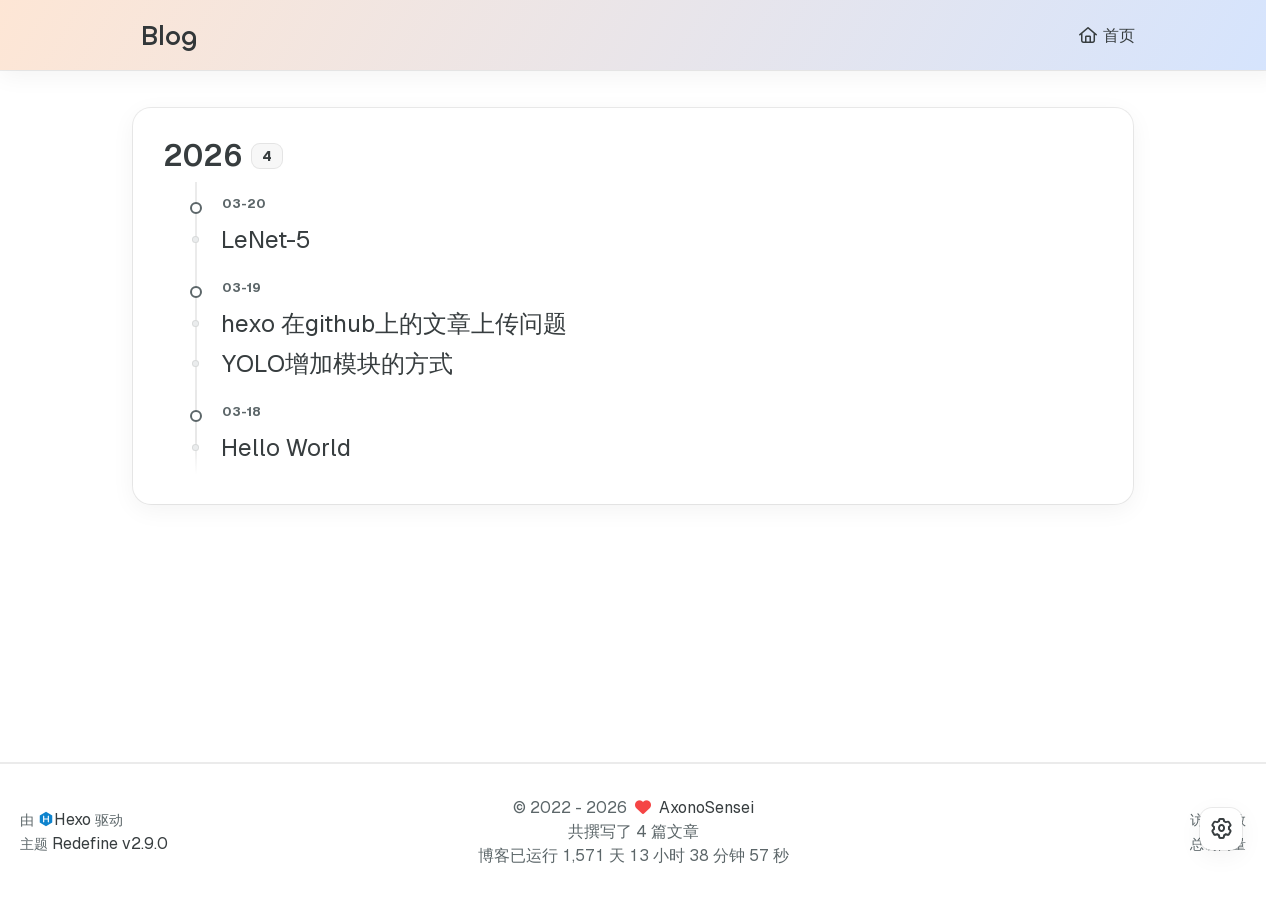
==== commit 2f5a79fb: "Site updated: 2026-03-20 16:05:59" ====
--- a/archives/index.html
+++ b/archives/index.html
@@ -107,7 +107,7 @@
     
     <title>
         
-            归档 | 立于皓月之边，不弱星光之势
+            归档 | Blog
         
     </title>
 
@@ -144,7 +144,7 @@
 
     <script id="hexo-configurations">
     window.config = {"hostname":"example.com","root":"/","language":"zh-CN"};
-    window.theme = {"articles":{"style":{"font_size":"16px","line_height":1.5,"image_border_radius":"14px","image_alignment":"center","image_caption":false,"link_icon":true,"delete_mask":false,"title_alignment":"left","headings_top_spacing":{"h1":"3.2rem","h2":"2.4rem","h3":"1.9rem","h4":"1.6rem","h5":"1.4rem","h6":"1.3rem"}},"word_count":{"enable":true,"count":true,"min2read":true},"author_label":{"enable":true,"auto":false,"list":[]},"code_block":{"copy":true,"style":"mac","highlight_theme":{"light":"github","dark":"vs2015"},"font":{"enable":false,"family":null,"url":null}},"toc":{"enable":true,"max_depth":3,"number":false,"expand":true,"init_open":true},"copyright":{"enable":true,"default":"cc_by_nc_sa"},"lazyload":true,"pangu_js":false,"recommendation":{"enable":false,"title":"推荐阅读","limit":3,"mobile_limit":2,"placeholder":"/images/wallhaven-wqery6-light.webp","skip_dirs":[]}},"colors":{"primary":"#A31F34","secondary":null,"default_mode":"light"},"global":{"fonts":{"chinese":{"enable":false,"family":null,"url":null},"english":{"enable":false,"family":null,"url":null},"title":{"enable":false,"family":null,"url":null}},"content_max_width":"1000px","sidebar_width":"210px","hover":{"shadow":true,"scale":false},"scroll_progress":{"bar":false,"percentage":true},"website_counter":{"url":"https://cn.vercount.one/js","enable":true,"site_pv":true,"site_uv":true,"post_pv":true},"single_page":true,"preloader":{"enable":false,"custom_message":null},"side_tools":{"gear_rotation":true,"auto_expand":false},"open_graph":{"enable":true,"image":"/images/redefine-og.webp","description":"Hexo Theme Redefine, Redefine Your Hexo Journey."},"google_analytics":{"enable":false,"id":null}},"home_banner":{"enable":true,"style":"fixed","image":{"light":"/images/white.jpg","dark":"/images/black.jpg"},"title":"Theme Redefine","subtitle":{"text":[],"hitokoto":{"enable":false,"show_author":false,"api":"https://v1.hitokoto.cn"},"typing_speed":100,"backing_speed":80,"starting_delay":500,"backing_delay":1500,"loop":true,"smart_backspace":true},"text_color":{"light":"#fff","dark":"#d1d1b6"},"text_style":{"title_size":"2.8rem","subtitle_size":"1.5rem","line_height":1.2},"custom_font":{"enable":false,"family":null,"url":null},"social_links":{"enable":false,"style":"default","links":[{"icon":"fa-brands fa-github","url":null},{"icon":"fa-brands fa-twitter","url":null},{"icon":"fa-solid fa-at","url":"you@example.com"},{"icon":"fa-brands fa-telegram","url":null},{"icon":"/images/custom-icon.svg","url":null}],"qrs":[{"icon":"fa-brands fa-weixin","qr":null},{"icon":"/images/custom-icon.svg","qr":null}]}},"plugins":{"feed":{"enable":false},"aplayer":{"enable":false,"type":"fixed","audios":[{"name":null,"artist":null,"url":null,"cover":null,"lrc":null}]},"mermaid":{"enable":false,"version":"11.4.1","theme":{"light":"default","dark":"dark"}}},"version":"2.9.0","navbar":{"auto_hide":false,"color":{"left":"#f78736","right":"#367df7","transparency":35},"width":{"home":"1200px","pages":"1000px"},"links":{"Home":{"path":"/","icon":"fa-regular fa-house"}},"search":{"enable":false,"preload":true}},"page_templates":{"friends_column":2,"tags_style":"blur","masonry":{"batch_size":12,"initial_batch_size":24}},"home":{"sidebar":{"enable":true,"position":"left","first_item":"menu","announcement":null,"show_on_mobile":true,"links":null},"article_date_format":"auto","excerpt_length":200,"categories":{"enable":true,"limit":3},"tags":{"enable":true,"limit":3}},"footer":{"runtime":true,"icon":"<i class=\"fa-solid fa-heart fa-beat\" style=\"--fa-animation-duration: 0.5s; color: #f54545\"></i>","start":"2022/8/17 11:45:14","statistics":true,"customize":null,"icp":{"enable":false,"number":null,"url":null}},"footerStart":"2022/8/17 11:45:14","mermaid":{"style":{"light":"default","dark":"dark"}}};
+    window.theme = {"articles":{"style":{"font_size":"16px","line_height":1.5,"image_border_radius":"14px","image_alignment":"center","image_caption":false,"link_icon":true,"delete_mask":false,"title_alignment":"left","headings_top_spacing":{"h1":"3.2rem","h2":"2.4rem","h3":"1.9rem","h4":"1.6rem","h5":"1.4rem","h6":"1.3rem"}},"word_count":{"enable":true,"count":true,"min2read":true},"author_label":{"enable":true,"auto":false,"list":[]},"code_block":{"copy":true,"style":"mac","highlight_theme":{"light":"github","dark":"vs2015"},"font":{"enable":false,"family":null,"url":null}},"toc":{"enable":true,"max_depth":3,"number":false,"expand":true,"init_open":true},"copyright":{"enable":true,"default":"cc_by_nc_sa"},"lazyload":true,"pangu_js":false,"recommendation":{"enable":false,"title":"推荐阅读","limit":3,"mobile_limit":2,"placeholder":"/images/wallhaven-wqery6-light.webp","skip_dirs":[]}},"colors":{"primary":"#A31F34","secondary":null,"default_mode":"light"},"global":{"fonts":{"chinese":{"enable":false,"family":null,"url":null},"english":{"enable":false,"family":null,"url":null},"title":{"enable":false,"family":null,"url":null}},"content_max_width":"1000px","sidebar_width":"210px","hover":{"shadow":true,"scale":false},"scroll_progress":{"bar":false,"percentage":true},"website_counter":{"url":"https://cn.vercount.one/js","enable":true,"site_pv":true,"site_uv":true,"post_pv":true},"single_page":true,"preloader":{"enable":false,"custom_message":null},"side_tools":{"gear_rotation":true,"auto_expand":false},"open_graph":{"enable":true,"image":"/images/redefine-og.webp","description":"Hexo Theme Redefine, Redefine Your Hexo Journey."},"google_analytics":{"enable":false,"id":null}},"home_banner":{"enable":true,"style":"fixed","image":{"light":"/img/white.jpg","dark":"/img/black.jpg"},"title":"立于皓月之变，不弱星光之势","subtitle":{"text":[],"hitokoto":{"enable":false,"show_author":false,"api":"https://v1.hitokoto.cn"},"typing_speed":100,"backing_speed":80,"starting_delay":500,"backing_delay":1500,"loop":true,"smart_backspace":true},"text_color":{"light":"#fff","dark":"#d1d1b6"},"text_style":{"title_size":"2.8rem","subtitle_size":"1.5rem","line_height":1.2},"custom_font":{"enable":false,"family":null,"url":null},"social_links":{"enable":false,"style":"default","links":[{"icon":"fa-brands fa-github","url":null},{"icon":"fa-brands fa-twitter","url":null},{"icon":"fa-solid fa-at","url":"you@example.com"},{"icon":"fa-brands fa-telegram","url":null},{"icon":"/images/custom-icon.svg","url":null}],"qrs":[{"icon":"fa-brands fa-weixin","qr":null},{"icon":"/images/custom-icon.svg","qr":null}]}},"plugins":{"feed":{"enable":false},"aplayer":{"enable":false,"type":"fixed","audios":[{"name":null,"artist":null,"url":null,"cover":null,"lrc":null}]},"mermaid":{"enable":false,"version":"11.4.1","theme":{"light":"default","dark":"dark"}}},"version":"2.9.0","navbar":{"auto_hide":false,"color":{"left":"#f78736","right":"#367df7","transparency":35},"width":{"home":"1200px","pages":"1000px"},"links":{"Home":{"path":"/","icon":"fa-regular fa-house"}},"search":{"enable":false,"preload":true}},"page_templates":{"friends_column":2,"tags_style":"blur","masonry":{"batch_size":12,"initial_batch_size":24}},"home":{"sidebar":{"enable":true,"position":"left","first_item":"menu","announcement":null,"show_on_mobile":true,"links":null},"article_date_format":"auto","excerpt_length":200,"categories":{"enable":true,"limit":3},"tags":{"enable":true,"limit":3}},"footer":{"runtime":true,"icon":"<i class=\"fa-solid fa-heart fa-beat\" style=\"--fa-animation-duration: 0.5s; color: #f54545\"></i>","start":"2022/8/17 11:45:14","statistics":true,"customize":null,"icp":{"enable":false,"number":null,"url":null}},"footerStart":"2022/8/17 11:45:14","mermaid":{"style":{"light":"default","dark":"dark"}}};
     window.lang_ago = {"second":"%s 秒前","minute":"%s 分钟前","hour":"%s 小时前","day":"%s 天前","week":"%s 周前","month":"%s 个月前","year":"%s 年前"};
     window.i18n = {"search":"站内搜索您需要的内容...","toc":"目录","prev":"上一页","next":"下一页","prev_posts":"上一篇","next_posts":"下一篇","page":"第 %d 页","recent_posts":"最新文章","share":"分享","powered_by":"由 %s 驱动","theme":"主题","rss_feed":"RSS Feed","category":"分类","categories":"分类","tag":"标签","tags":"标签","post":"文章","posts":"文章","tagcloud":"标签云","comment":"评论","comments":"评论","top":"置顶","sticky":"置顶","go-back-home":"回到首页","masonry_loading":"照片加载中...","image_viewer":"图片查看器","close":"关闭","exif":{"title":"EXIF","cards":{"camera":"相机","lens":"镜头","exposure":"曝光","other":"其他"},"fields":{"make":"品牌","model":"机型","date_taken":"拍摄时间","lens_model":"镜头","focal_length":"焦距","focus_mode":"对焦模式","shutter":"快门","aperture":"光圈","iso":"感光度","exposure_program":"曝光程序","exposure_compensation":"曝光补偿","metering_mode":"测光模式","flash":"闪光灯","white_balance":"白平衡","latitude":"纬度","longitude":"经度","altitude":"海拔"},"status":{"loading":"加载中...","no_exif":"无 EXIF 信息","library_missing":"EXIF 库未加载","image_source_missing":"图片地址不可用","unavailable":"EXIF 不可用（可能被 CORS 阻止或缺少元数据）","flag_unavailable":"EXIF 不可用"}},"home":"首页","archive":"归档","archives":"归档","about":"关于","links":"链接","link":"链接","friends":"友情链接","friend":"友情链接","timeline":"时间轴","shuoshuo":"说说","bookmarks":"书签","site_uv":"访问人数","site_pv":"总访问量","read_more":"阅读全文","wordcount":"字","min2read":"分钟","changelog":"更新日志","status":"状态","runtime":"博客已运行","days":"天","hours":"小时","minutes":"分钟","seconds":"秒","optimized_by":"并由 Evan 进行优化","rights":"版权所有","site_posts":"共撰写了 %s 篇文章","site_wordcount":"共 %s 字","copyright":{"title":"标题","author":"作者","link":"链接","create_time":"创建于","update_time":"更新于","license_title":"版权声明","license_content":"本文章采用 %s 进行许可。","all_rights_reserved":"版权所有 &#169 %s，禁止转载。","public_domain":"本文为公有领域作品，可自由转载、引用。"},"ago":{"second":"%s 秒前","minute":"%s 分钟前","hour":"%s 小时前","day":"%s 天前","week":"%s 周前","month":"%s 个月前","year":"%s 年前"},"create_time":"创建","update_time":"更新","expired":"这篇文章最后更新于 %s 天前，内容可能已经过时。"};
     window.data = {"masonry":false};
@@ -194,7 +194,7 @@
             
             <a class="logo-title" href="/">
                 
-                立于皓月之边，不弱星光之势
+                Blog
                 
             </a>
         </div>
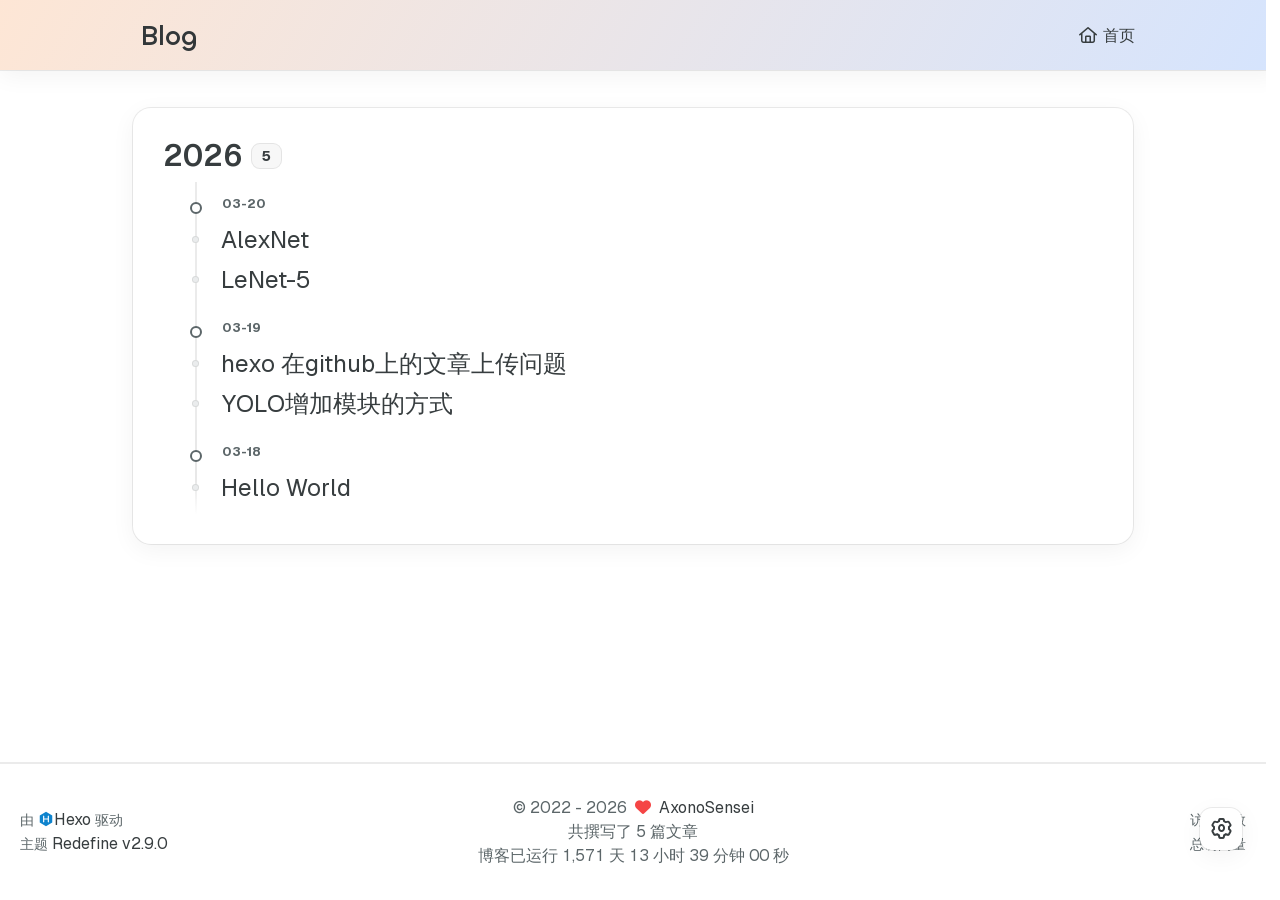
==== commit a5bc5063: "Site updated: 2026-03-20 16:11:50" ====
--- a/archives/index.html
+++ b/archives/index.html
@@ -273,7 +273,7 @@
         <div class="label text-third-text-color text-sm">分类</div>
     </a>
     <a class="item tag-count-item flex flex-col justify-center items-center w-20" href="/archives">
-        <div class="number text-2xl sm:text-xl text-second-text-color font-semibold">4</div>
+        <div class="number text-2xl sm:text-xl text-second-text-color font-semibold">5</div>
         <div class="label text-third-text-color text-sm">文章</div>
     </a>
 </div>
@@ -297,7 +297,7 @@
         <section class="archive-item mb-spacing-unit last:mb-0">
             <div class="archive-item-header flex flex-row items-center mb-2">
                 <span class="archive-year font-semibold text-3xl mr-2">2026</span>
-                <span class="archive-year-post-count text-xs md:text-sm font-bold rounded-small bg-third-background-color py-[2px] px-[10px] border border-border-color">4</span>
+                <span class="archive-year-post-count text-xs md:text-sm font-bold rounded-small bg-third-background-color py-[2px] px-[10px] border border-border-color">5</span>
             </div>
             
             <ul class="article-list pl-0 md:pl-8 text-lg leading-[1.5]">
@@ -306,6 +306,13 @@
                     
                          <!-- Close the previous LI if not the first item -->
                         <li class="article-item space-y-2 px-6 pt-10 pb-2 text-xl relative border-l-2 border-border-color" date-is='03-20'>
+                    
+                    <a href="/2026/03/20/AlexNet/" class="block w-fit">
+                        <span class="article-title my-0.5 text-2xl">AlexNet</span>
+                    </a>
+                    
+                
+                    
                     
                     <a href="/2026/03/20/LeNet-5/" class="block w-fit">
                         <span class="article-title my-0.5 text-2xl">LeNet-5</span>
@@ -369,7 +376,7 @@
                 
                 <p class="post-count space-x-0.5">
                     <span>
-                        共撰写了 4 篇文章
+                        共撰写了 5 篇文章
                     </span>
                     
                 </p>
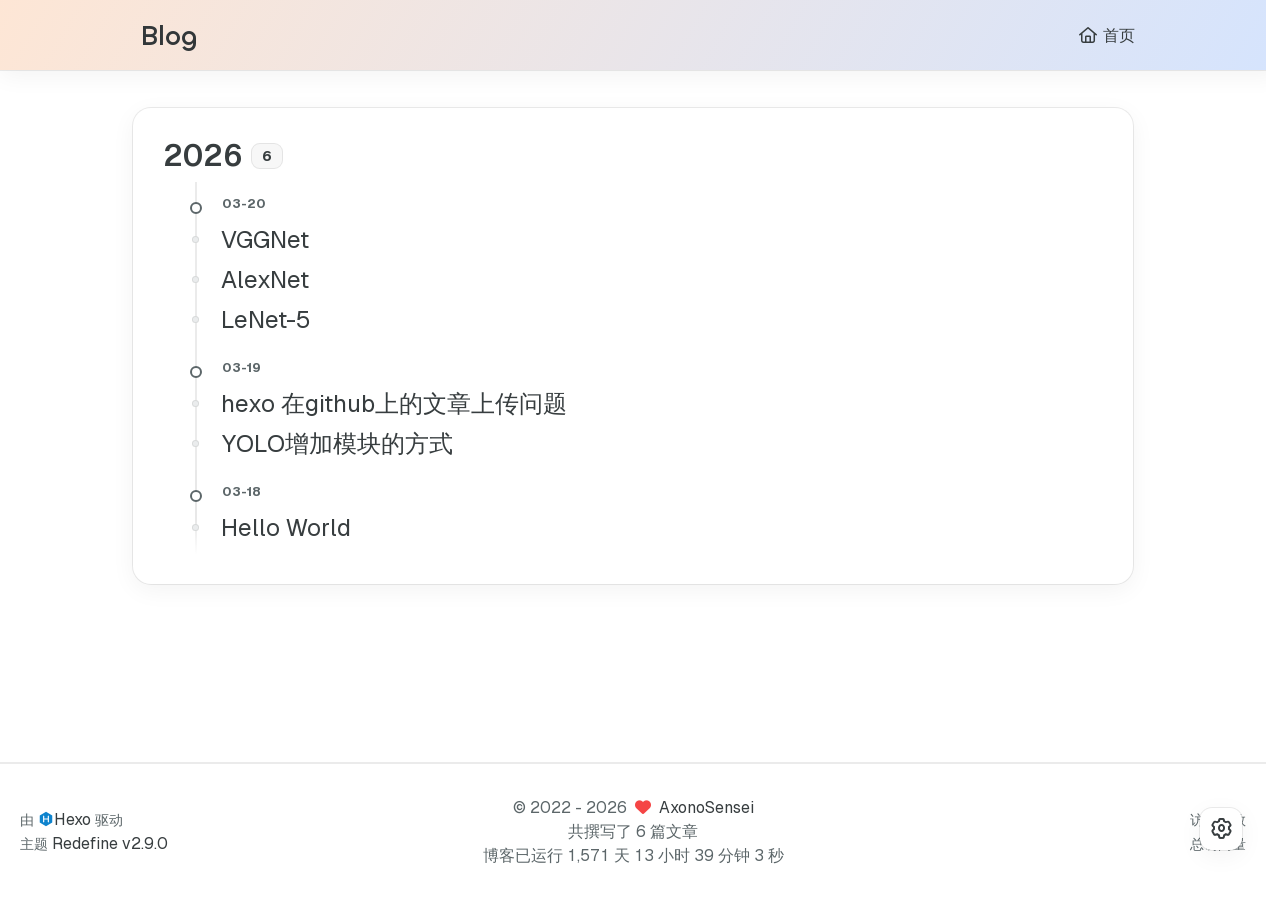
==== commit 2e731f86: "Site updated: 2026-03-20 16:25:56" ====
--- a/archives/index.html
+++ b/archives/index.html
@@ -273,7 +273,7 @@
         <div class="label text-third-text-color text-sm">分类</div>
     </a>
     <a class="item tag-count-item flex flex-col justify-center items-center w-20" href="/archives">
-        <div class="number text-2xl sm:text-xl text-second-text-color font-semibold">5</div>
+        <div class="number text-2xl sm:text-xl text-second-text-color font-semibold">6</div>
         <div class="label text-third-text-color text-sm">文章</div>
     </a>
 </div>
@@ -297,7 +297,7 @@
         <section class="archive-item mb-spacing-unit last:mb-0">
             <div class="archive-item-header flex flex-row items-center mb-2">
                 <span class="archive-year font-semibold text-3xl mr-2">2026</span>
-                <span class="archive-year-post-count text-xs md:text-sm font-bold rounded-small bg-third-background-color py-[2px] px-[10px] border border-border-color">5</span>
+                <span class="archive-year-post-count text-xs md:text-sm font-bold rounded-small bg-third-background-color py-[2px] px-[10px] border border-border-color">6</span>
             </div>
             
             <ul class="article-list pl-0 md:pl-8 text-lg leading-[1.5]">
@@ -306,6 +306,13 @@
                     
                          <!-- Close the previous LI if not the first item -->
                         <li class="article-item space-y-2 px-6 pt-10 pb-2 text-xl relative border-l-2 border-border-color" date-is='03-20'>
+                    
+                    <a href="/2026/03/20/VGGNet/" class="block w-fit">
+                        <span class="article-title my-0.5 text-2xl">VGGNet</span>
+                    </a>
+                    
+                
+                    
                     
                     <a href="/2026/03/20/AlexNet/" class="block w-fit">
                         <span class="article-title my-0.5 text-2xl">AlexNet</span>
@@ -376,7 +383,7 @@
                 
                 <p class="post-count space-x-0.5">
                     <span>
-                        共撰写了 5 篇文章
+                        共撰写了 6 篇文章
                     </span>
                     
                 </p>
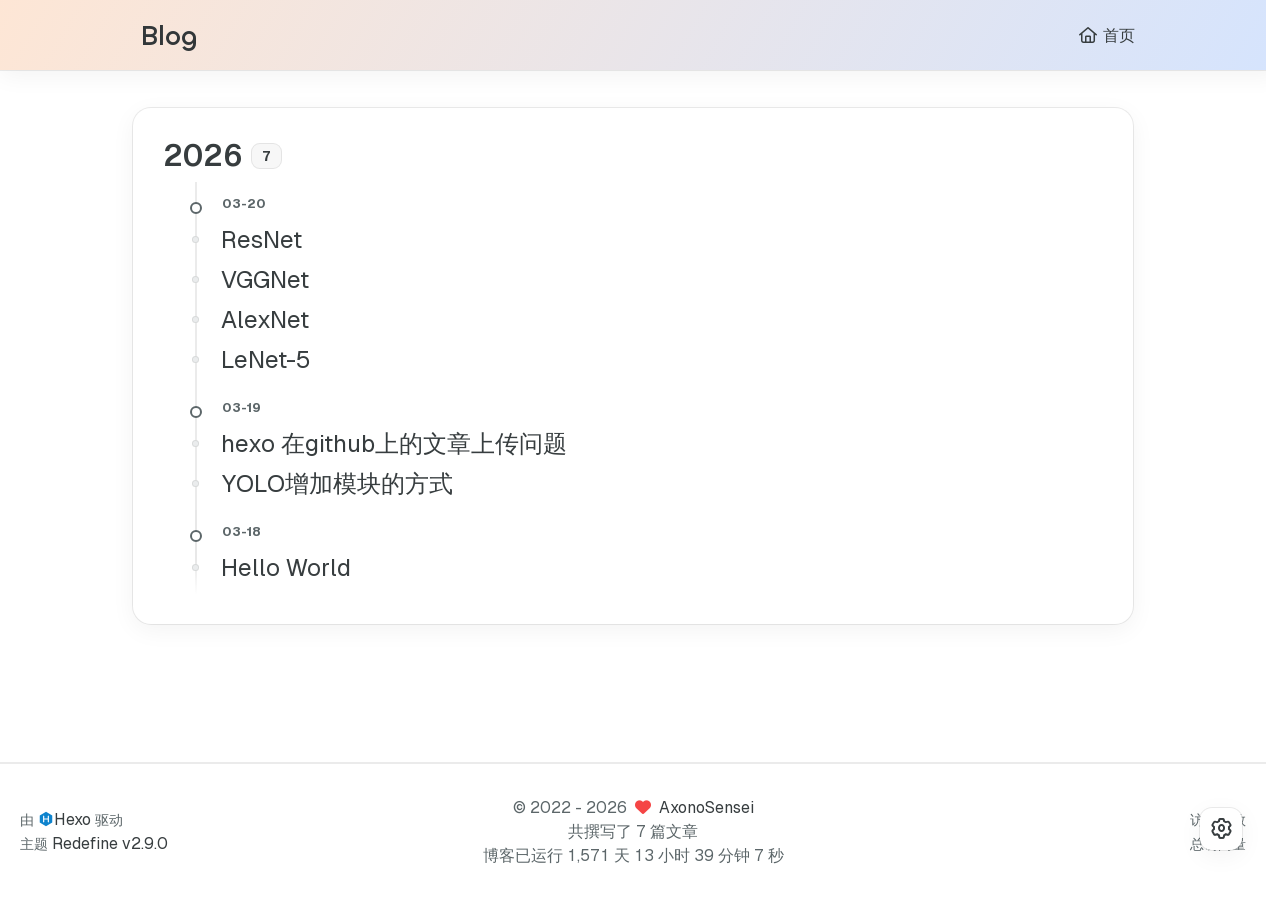
==== commit 6ecdfdd1: "Site updated: 2026-03-20 20:28:03" ====
--- a/archives/index.html
+++ b/archives/index.html
@@ -273,7 +273,7 @@
         <div class="label text-third-text-color text-sm">分类</div>
     </a>
     <a class="item tag-count-item flex flex-col justify-center items-center w-20" href="/archives">
-        <div class="number text-2xl sm:text-xl text-second-text-color font-semibold">6</div>
+        <div class="number text-2xl sm:text-xl text-second-text-color font-semibold">7</div>
         <div class="label text-third-text-color text-sm">文章</div>
     </a>
 </div>
@@ -297,7 +297,7 @@
         <section class="archive-item mb-spacing-unit last:mb-0">
             <div class="archive-item-header flex flex-row items-center mb-2">
                 <span class="archive-year font-semibold text-3xl mr-2">2026</span>
-                <span class="archive-year-post-count text-xs md:text-sm font-bold rounded-small bg-third-background-color py-[2px] px-[10px] border border-border-color">6</span>
+                <span class="archive-year-post-count text-xs md:text-sm font-bold rounded-small bg-third-background-color py-[2px] px-[10px] border border-border-color">7</span>
             </div>
             
             <ul class="article-list pl-0 md:pl-8 text-lg leading-[1.5]">
@@ -306,6 +306,13 @@
                     
                          <!-- Close the previous LI if not the first item -->
                         <li class="article-item space-y-2 px-6 pt-10 pb-2 text-xl relative border-l-2 border-border-color" date-is='03-20'>
+                    
+                    <a href="/2026/03/20/ResNet/" class="block w-fit">
+                        <span class="article-title my-0.5 text-2xl">ResNet</span>
+                    </a>
+                    
+                
+                    
                     
                     <a href="/2026/03/20/VGGNet/" class="block w-fit">
                         <span class="article-title my-0.5 text-2xl">VGGNet</span>
@@ -383,7 +390,7 @@
                 
                 <p class="post-count space-x-0.5">
                     <span>
-                        共撰写了 6 篇文章
+                        共撰写了 7 篇文章
                     </span>
                     
                 </p>
